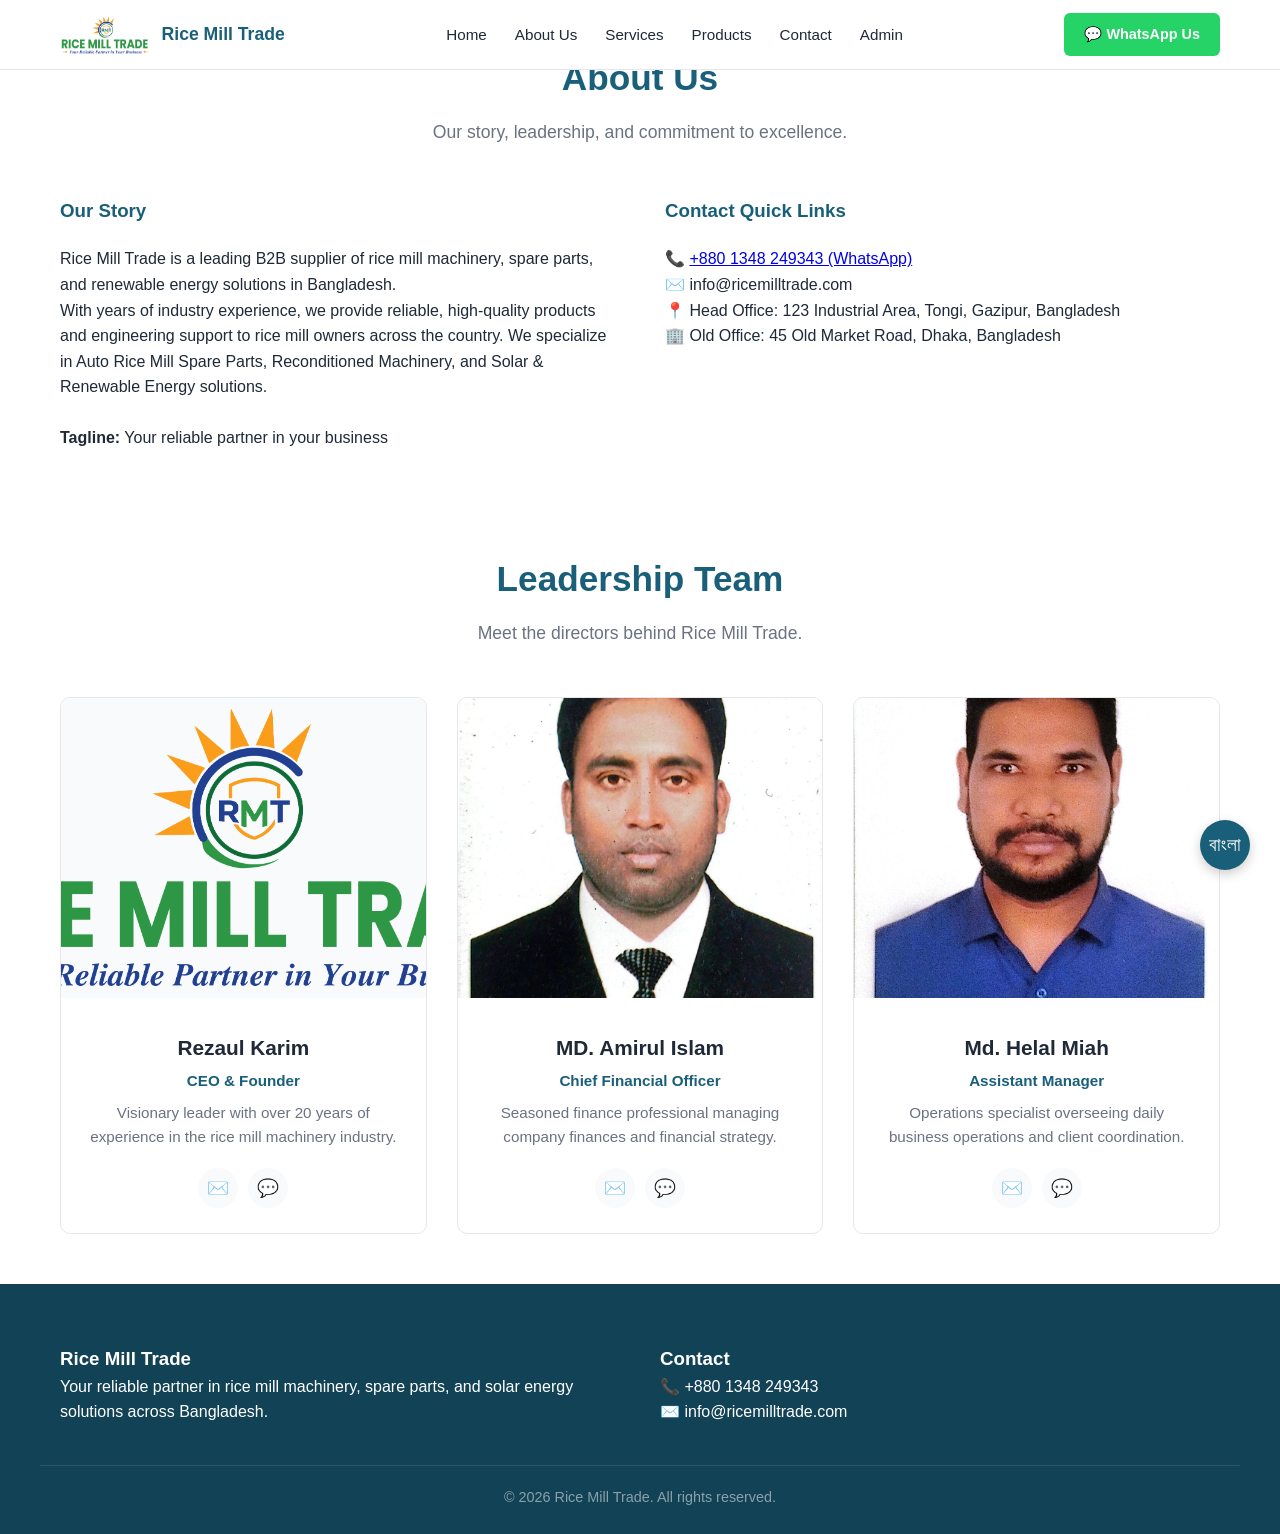
==== about.html @ 105c921e "Initial commit: Rice Mill Trade B2B website" ====
<!DOCTYPE html>
<html lang="en">
<head>
  <meta charset="UTF-8">
  <meta name="viewport" content="width=device-width, initial-scale=1.0">
  <title>About Us | Rice Mill Trade</title>
  <meta name="description" content="About Rice Mill Trade - Leading B2B supplier of rice mill machinery, spare parts, and solar energy solutions in Bangladesh.">
  <meta property="og:title" content="About Us | Rice Mill Trade">
  <meta property="og:description" content="Learn about Rice Mill Trade, our story, and our leadership team.">
  <meta property="og:type" content="website">
  <meta property="og:url" content="https://ricemilltrade.com/about.html">
  <meta property="og:image" content="assets/images/brand/Company Name and Logo Colour.png">
  <link rel="stylesheet" href="assets/css/style.css">
  <script type="application/ld+json">
  {
    "@context": "https://schema.org",
    "@type": "Organization",
    "name": "Rice Mill Trade",
    "url": "https://ricemilltrade.com/about.html",
    "logo": "https://ricemilltrade.com/assets/images/brand/Company Name and Logo Colour.png",
    "telephone": "+8801348249343",
    "email": "info@ricemilltrade.com",
    "foundingDate": "2005",
    "founder": {"@type": "Person", "name": "Rezaul Karim"}
  }
  </script>
</head>
<body>
  <div class="lang-toggle">
    <button class="lang-btn" id="lang-toggle-btn" title="Toggle Language">বাংলা</button>
  </div>
  <header>
    <div class="container header-inner">
      <a href="index.html" class="logo">
        <img src="assets/images/brand/Company Name and Logo Colour.png" alt="Rice Mill Trade Logo">
        <span>Rice Mill Trade</span>
      </a>
      <nav>
        <ul class="nav-menu">
          <li><a href="index.html" data-i18n="nav.home">Home</a></li>
          <li><a href="about.html" data-i18n="nav.about">About Us</a></li>
          <li><a href="services.html" data-i18n="nav.services">Services</a></li>
          <li><a href="products.html" data-i18n="nav.products">Products</a></li>
          <li><a href="contact.html" data-i18n="nav.contact">Contact</a></li>
          <li><a href="admin/login.html" data-i18n="nav.admin">Admin</a></li>
        </ul>
      </nav>
      <a href="https://wa.me/8801348249343" class="whatsapp-btn" target="_blank">💬 WhatsApp Us</a>
      <button class="mobile-toggle">☰</button>
    </div>
  </header>

  <section class="section section-sm">
    <div class="container">
      <div class="section-title">
        <h2 data-i18n="about.title">About Us</h2>
        <p>Our story, leadership, and commitment to excellence.</p>
      </div>
      <div style="display: grid; grid-template-columns: 1fr 1fr; gap: 50px; align-items: start;">
        <div>
          <h3 style="color: var(--primary); margin-bottom: 20px;">Our Story</h3>
          <p data-i18n="about.intro">Rice Mill Trade is a leading B2B supplier of rice mill machinery, spare parts, and renewable energy solutions in Bangladesh.</p>
          <p style="margin-bottom: 25px;">With years of industry experience, we provide reliable, high-quality products and engineering support to rice mill owners across the country. We specialize in Auto Rice Mill Spare Parts, Reconditioned Machinery, and Solar & Renewable Energy solutions.</p>
          <p><strong>Tagline:</strong> <span data-i18n="hero.tagline">Your reliable partner in your business</span></p>
        </div>
        <div>
          <h3 style="color: var(--primary); margin-bottom: 20px;">Contact Quick Links</h3>
          <p>📞 <a href="https://wa.me/8801348249343" target="_blank">+880 1348 249343 (WhatsApp)</a></p>
          <p>✉️ info@ricemilltrade.com</p>
          <p>📍 Head Office: 123 Industrial Area, Tongi, Gazipur, Bangladesh</p>
          <p>🏢 Old Office: 45 Old Market Road, Dhaka, Bangladesh</p>
        </div>
      </div>
    </div>
  </section>

  <section class="section section-sm">
    <div class="container">
      <div class="section-title">
        <h2>Leadership Team</h2>
        <p>Meet the directors behind Rice Mill Trade.</p>
      </div>
      <div class="team-grid" id="team-grid">
        <!-- Team populated by JS -->
      </div>
    </div>
  </section>

  <footer>
    <div class="container footer-grid">
      <div>
        <h3>Rice Mill Trade</h3>
        <p>Your reliable partner in rice mill machinery, spare parts, and solar energy solutions across Bangladesh.</p>
      </div>
      <div>
        <h3>Contact</h3>
        <p>📞 +880 1348 249343</p>
        <p>✉️ info@ricemilltrade.com</p>
      </div>
    </div>
    <div class="container footer-bottom">
      <p>&copy; 2026 Rice Mill Trade. <span data-i18n="footer.rights">All rights reserved.</span></p>
    </div>
  </footer>

  <script src="assets/js/app.js"></script>
  <script>
    // Load team data
    document.addEventListener('DOMContentLoaded', async () => {
      try {
        const res = await fetch('data/team.json');
        const data = await res.json();
        const grid = document.getElementById('team-grid');
        const lang = localStorage.getItem('ricemill_lang') || 'en';
        data.team.forEach(m => {
          const card = document.createElement('div');
          card.className = 'team-card';
          card.innerHTML = `
            <img src="${m.image}" alt="${m.name}" onerror="this.src='assets/images/brand/Company Name and Logo Colour.png'">
            <div class="team-card-content">
              <h3>${m.name}</h3>
              <div class="title">${m.title}</div>
              <p>${m.bio}</p>
              <div class="team-contact">
                <a href="mailto:${m.email}" title="Email">✉️</a>
                <a href="https://wa.me/${m.phone.replace(/[^0-9]/g,'')}" target="_blank" title="WhatsApp">💬</a>
              </div>
            </div>
          `;
          grid.appendChild(card);
        });
      } catch(e) { console.error('Failed to load team:', e); }
    });
  </script>
</body>
</html>
---- assets/css/style.css ----
/* =========================================
   Rice Mill Trade - Public Frontend Styles
   ========================================= */
* { margin: 0; padding: 0; box-sizing: border-box; }

:root {
  --primary: #1a5f7a;
  --primary-dark: #124255;
  --secondary: #e8a33d;
  --accent: #2ecc71;
  --text-dark: #1f2937;
  --text-light: #6b7280;
  --bg: #ffffff;
  --bg-light: #f8fafc;
  --border: #e5e7eb;
  --white: #ffffff;
  --whatsapp: #25d366;
  --max-width: 1200px;
  --header-height: 70px;
  --transition: all 0.3s ease;
}

html { scroll-behavior: smooth; scrollbar-width: thin; }

body {
  font-family: 'Segoe UI', 'Noto Sans Bengali', 'Noto Sans', Arial, sans-serif;
  line-height: 1.6;
  color: var(--text-dark);
  background: var(--bg);
  overflow-x: hidden;
}

body.lang-bn { font-family: 'Noto Sans Bengali', 'Noto Sans', 'Segoe UI', Arial, sans-serif; }

.container { max-width: var(--max-width); margin: 0 auto; padding: 0 20px; }
.section { padding: 80px 0; }
.section-sm { padding: 50px 0; }
.section-title { text-align: center; margin-bottom: 50px; }
.section-title h2 { font-size: 2.2rem; color: var(--primary); margin-bottom: 12px; }
.section-title p { color: var(--text-light); font-size: 1.1rem; }
.btn {
  display: inline-block;
  padding: 12px 28px;
  border: none;
  border-radius: 6px;
  font-size: 1rem;
  font-weight: 600;
  text-decoration: none;
  cursor: pointer;
  transition: var(--transition);
  text-align: center;
}
.btn-primary { background: var(--primary); color: var(--white); }
.btn-primary:hover { background: var(--primary-dark); color: var(--white); }
.btn-outline { background: transparent; color: var(--primary); border: 2px solid var(--primary); }
.btn-outline:hover { background: var(--primary); color: var(--white); }
.btn-whatsapp { background: var(--whatsapp); color: var(--white); }
.btn-whatsapp:hover { background: #20bd5f; color: var(--white); }
.badge { display: inline-block; padding: 4px 10px; border-radius: 20px; font-size: 0.85rem; font-weight: 600; text-transform: uppercase; }
.badge-spare { background: #e3f2fd; color: #1565c0; }
.badge-recon { background: #fff3e0; color: #ef6c00; }
.badge-solar { background: #e8f5e9; color: #2e7d32; }
.grid-3 { display: grid; grid-template-columns: repeat(auto-fit, minmax(280px, 1fr)); gap: 25px; }
.grid-4 { display: grid; grid-template-columns: repeat(auto-fit, minmax(250px, 1fr)); gap: 25px; }
.hidden { display: none !important; }
.text-center { text-align: center; }
.lang-toggle { position: fixed; bottom: 30px; right: 30px; z-index: 1000; }
.lang-btn { background: var(--primary); color: var(--white); border: none; border-radius: 50%; width: 50px; height: 50px; font-size: 1.2rem; cursor: pointer; box-shadow: 0 4px 12px rgba(0,0,0,0.2); transition: var(--transition); }
.lang-btn:hover { transform: scale(1.1); background: var(--primary-dark); }
/* Header */
header {
  position: fixed; top: 0; width: 100%; height: var(--header-height);
  background: var(--white); border-bottom: 1px solid var(--border);
  z-index: 1000; transition: var(--transition);
}
header.scrolled { box-shadow: 0 2px 15px rgba(0,0,0,0.08); }
.header-inner { display: flex; justify-content: space-between; align-items: center; height: 100%; }
.logo { display: flex; align-items: center; gap: 12px; text-decoration: none; font-weight: 800; font-size: 1.5rem; color: var(--primary); }
.logo img { height: 40px; width: auto; }
.logo span { font-size: 1.1rem; }
nav ul { display: flex; list-style: none; gap: 28px; }
nav a { text-decoration: none; color: var(--text-dark); font-weight: 500; font-size: 0.95rem; transition: var(--transition); }
nav a:hover { color: var(--primary); }
.whatsapp-btn {
  background: var(--whatsapp); color: var(--white); padding: 10px 20px;
  border-radius: 6px; text-decoration: none; font-weight: 600; font-size: 0.9rem;
  display: flex; align-items: center; gap: 8px; transition: var(--transition);
}
.whatsapp-btn:hover { background: #20bd5f; }
.mobile-toggle { display: none; background: none; border: none; font-size: 1.5rem; color: var(--text-dark); cursor: pointer; }

/* Hero */
.hero { position: relative; padding-top: 140px; padding-bottom: 80px; background: linear-gradient(135deg, var(--primary) 0%, var(--primary-dark) 100%); color: var(--white); overflow: hidden; }
.hero-bg { position: absolute; inset: 0; opacity: 0.15; z-index: 0; }
.hero-bg img { width: 100%; height: 100%; object-fit: cover; }
.hero-content { position: relative; z-index: 2; }
.hero h1 { font-size: 3rem; line-height: 1.2; margin-bottom: 20px; font-weight: 800; }
.hero p { font-size: 1.25rem; margin-bottom: 30px; opacity: 0.95; max-width: 600px; }
.hero-actions { display: flex; gap: 15px; flex-wrap: wrap; }

/* Trust Badges */
.trust { padding: 40px 0; background: var(--bg-light); border-top: 1px solid var(--border); border-bottom: 1px solid var(--border); }
.trust-logos { display: flex; justify-content: center; align-items: center; gap: 40px; flex-wrap: wrap; opacity: 0.7; transition: var(--transition); }
.trust-logos:hover { opacity: 1; }

/* Featured Products */
.featured-card { background: var(--white); border: 1px solid var(--border); border-radius: 10px; overflow: hidden; transition: var(--transition); }
.featured-card:hover { transform: translateY(-5px); box-shadow: 0 10px 30px rgba(0,0,0,0.08); }
.featured-card img { width: 100%; height: 200px; object-fit: cover; }
.featured-card-content { padding: 20px; }
.featured-card h3 { font-size: 1.15rem; margin-bottom: 10px; color: var(--text-dark); }
.featured-card p { font-size: 0.9rem; color: var(--text-light); margin-bottom: 15px; }
.featured-card .model { display: block; font-size: 0.8rem; color: var(--text-light); margin-bottom: 12px; }

/* Product Catalog */
.filters { display: flex; gap: 12px; flex-wrap: wrap; margin-bottom: 30px; justify-content: center; }
.filter-btn { padding: 10px 22px; border: 1px solid var(--border); background: var(--white); border-radius: 30px; font-size: 0.9rem; cursor: pointer; transition: var(--transition); }
.filter-btn.active { background: var(--primary); color: var(--white); border-color: var(--primary); }
.search-box { max-width: 400px; margin: 0 auto 30px; position: relative; }
.search-box input { width: 100%; padding: 14px 20px 14px 45px; border: 1px solid var(--border); border-radius: 8px; font-size: 1rem; }
.search-box::before { content: '\1F50D'; position: absolute; left: 14px; top: 50%; transform: translateY(-50%); font-size: 1.1rem; }
.products-grid { display: grid; grid-template-columns: repeat(auto-fill, minmax(300px, 1fr)); gap: 30px; }
.product-card { background: var(--white); border: 1px solid var(--border); border-radius: 10px; overflow: hidden; transition: var(--transition); display: flex; flex-direction: column; }
.product-card:hover { transform: translateY(-5px); box-shadow: 0 10px 30px rgba(0,0,0,0.1); border-color: var(--primary); }
.product-card img { width: 100%; height: 220px; object-fit: cover; background: var(--bg-light); }
.product-card-info { padding: 20px; flex: 1; display: flex; flex-direction: column; }
.product-card h3 { font-size: 1.2rem; margin-bottom: 6px; color: var(--text-dark); }
.product-card .model { font-size: 0.85rem; color: var(--text-light); margin-bottom: 12px; }
.product-card p { font-size: 0.9rem; color: var(--text-light); margin-bottom: 18px; flex: 1; }
.product-card-actions { display: flex; gap: 10px; margin-top: auto; }
.product-card-actions .btn { flex: 1; font-size: 0.85rem; padding: 10px; }
.no-results { text-align: center; padding: 60px; color: var(--text-light); }

/* Solar Solutions */
.solar-grid { display: grid; grid-template-columns: repeat(auto-fit, minmax(300px, 1fr)); gap: 30px; }
.solar-card { background: var(--white); border: 1px solid var(--border); border-radius: 10px; padding: 30px; text-align: center; transition: var(--transition); }
.solar-card:hover { border-color: var(--accent); transform: translateY(-5px); box-shadow: 0 10px 30px rgba(0,0,0,0.08); }
.solar-icon { font-size: 3rem; margin-bottom: 20px; color: var(--accent); }
.solar-card h3 { font-size: 1.3rem; margin-bottom: 15px; }
.solar-card p { font-size: 0.95rem; color: var(--text-light); margin-bottom: 20px; }
/* About Page */
.team-grid { display: grid; grid-template-columns: repeat(auto-fit, minmax(280px, 1fr)); gap: 30px; }
.team-card { background: var(--white); border: 1px solid var(--border); border-radius: 10px; overflow: hidden; text-align: center; transition: var(--transition); }
.team-card:hover { transform: translateY(-5px); box-shadow: 0 10px 30px rgba(0,0,0,0.08); }
.team-card img { width: 100%; height: 300px; object-fit: cover; background: var(--bg-light); }
.team-card-content { padding: 25px; }
.team-card h3 { font-size: 1.3rem; margin-bottom: 5px; color: var(--text-dark); }
.team-card .title { font-size: 0.95rem; color: var(--primary); font-weight: 600; margin-bottom: 8px; }
.team-card p { font-size: 0.95rem; color: var(--text-light); margin-bottom: 18px; }
.team-contact { display: flex; gap: 10px; justify-content: center; }
.team-contact a { width: 40px; height: 40px; border-radius: 50%; background: var(--bg-light); color: var(--text-dark); display: flex; align-items: center; justify-content: center; text-decoration: none; font-size: 1.1rem; transition: var(--transition); }
.team-contact a:hover { background: var(--whatsapp); color: var(--white); }

/* Services Page */
.service-card { background: var(--white); border: 1px solid var(--border); border-radius: 10px; padding: 35px 25px; text-align: center; transition: var(--transition); }
.service-card:hover { border-color: var(--secondary); transform: translateY(-5px); box-shadow: 0 10px 30px rgba(0,0,0,0.08); }
.service-icon { font-size: 3rem; margin-bottom: 20px; color: var(--secondary); }
.service-card h3 { font-size: 1.3rem; margin-bottom: 15px; }
.service-card p { font-size: 0.95rem; color: var(--text-light); }

/* Contact Page */
.contact-container { display: grid; grid-template-columns: 1fr 1fr; gap: 40px; }
.contact-info h2 { font-size: 1.8rem; color: var(--primary); margin-bottom: 20px; }
.contact-item { display: flex; gap: 15px; margin-bottom: 25px; align-items: flex-start; }
.contact-item .icon { width: 45px; height: 45px; background: var(--bg-light); border-radius: 10px; display: flex; align-items: center; justify-content: center; font-size: 1.2rem; color: var(--primary); flex-shrink: 0; }
.contact-item div h3 { font-size: 1rem; margin-bottom: 4px; color: var(--text-dark); }
.contact-item div p { font-size: 0.9rem; color: var(--text-light); }
.map-container { border-radius: 10px; overflow: hidden; border: 1px solid var(--border); height: 100%; min-height: 400px; }
.map-container iframe { width: 100%; height: 100%; border: 0; }
.contact-form { background: var(--white); border: 1px solid var(--border); border-radius: 10px; padding: 35px; }
.form-group { margin-bottom: 20px; }
.form-group label { display: block; margin-bottom: 8px; font-weight: 600; color: var(--text-dark); font-size: 0.95rem; }
.form-group input, .form-group select, .form-group textarea { width: 100%; padding: 12px 16px; border: 1px solid var(--border); border-radius: 6px; font-size: 1rem; font-family: inherit; transition: var(--transition); }
.form-group input:focus, .form-group select:focus, .form-group textarea:focus { outline: none; border-color: var(--primary); }
.form-group textarea { min-height: 120px; resize: vertical; }
.whatsapp-quick { background: var(--whatsapp); color: var(--white); padding: 25px; border-radius: 10px; margin-top: 30px; }
.whatsapp-quick h3 { margin-bottom: 12px; font-size: 1.3rem; }
.whatsapp-quick p { margin-bottom: 20px; font-size: 0.95rem; opacity: 0.95; }

/* Footer */
footer { background: var(--primary-dark); color: var(--white); padding: 60px 0 25px; }
.footer-grid { display: grid; grid-template-columns: repeat(auto-fit, minmax(250px, 1fr)); gap: 40px; margin-bottom: 40px; }
.footer h3 { font-size: 1.2rem; margin-bottom: 20px; color: var(--white); }
.footer p, .footer a { color: rgba(255,255,255,0.7); text-decoration: none; font-size: 0.95rem; line-height: 1.8; }
.footer a:hover { color: var(--white); }
.footer-social { display: flex; gap: 15px; margin-top: 20px; }
.footer-social a { width: 40px; height: 40px; border-radius: 50%; background: rgba(255,255,255,0.1); color: var(--white); display: flex; align-items: center; justify-content: center; text-decoration: none; transition: var(--transition); }
.footer-social a:hover { background: var(--secondary); }
.footer-bottom { border-top: 1px solid rgba(255,255,255,0.1); padding-top: 20px; text-align: center; font-size: 0.9rem; color: rgba(255,255,255,0.5); }

/* Responsive */
@media (max-width: 768px) {
  .hero h1 { font-size: 2.2rem; }
  .nav-menu { position: fixed; top: var(--header-height); left: 0; width: 100%; background: var(--white); flex-direction: column; padding: 20px; box-shadow: 0 4px 15px rgba(0,0,0,0.08); display: none; }
  .nav-menu.active { display: flex; }
  .nav-menu li { margin: 12px 0; }
  .mobile-toggle { display: block; }
  .contact-container { grid-template-columns: 1fr; }
  .section { padding: 50px 0; }
  .hero h1 { font-size: 2rem; }
}
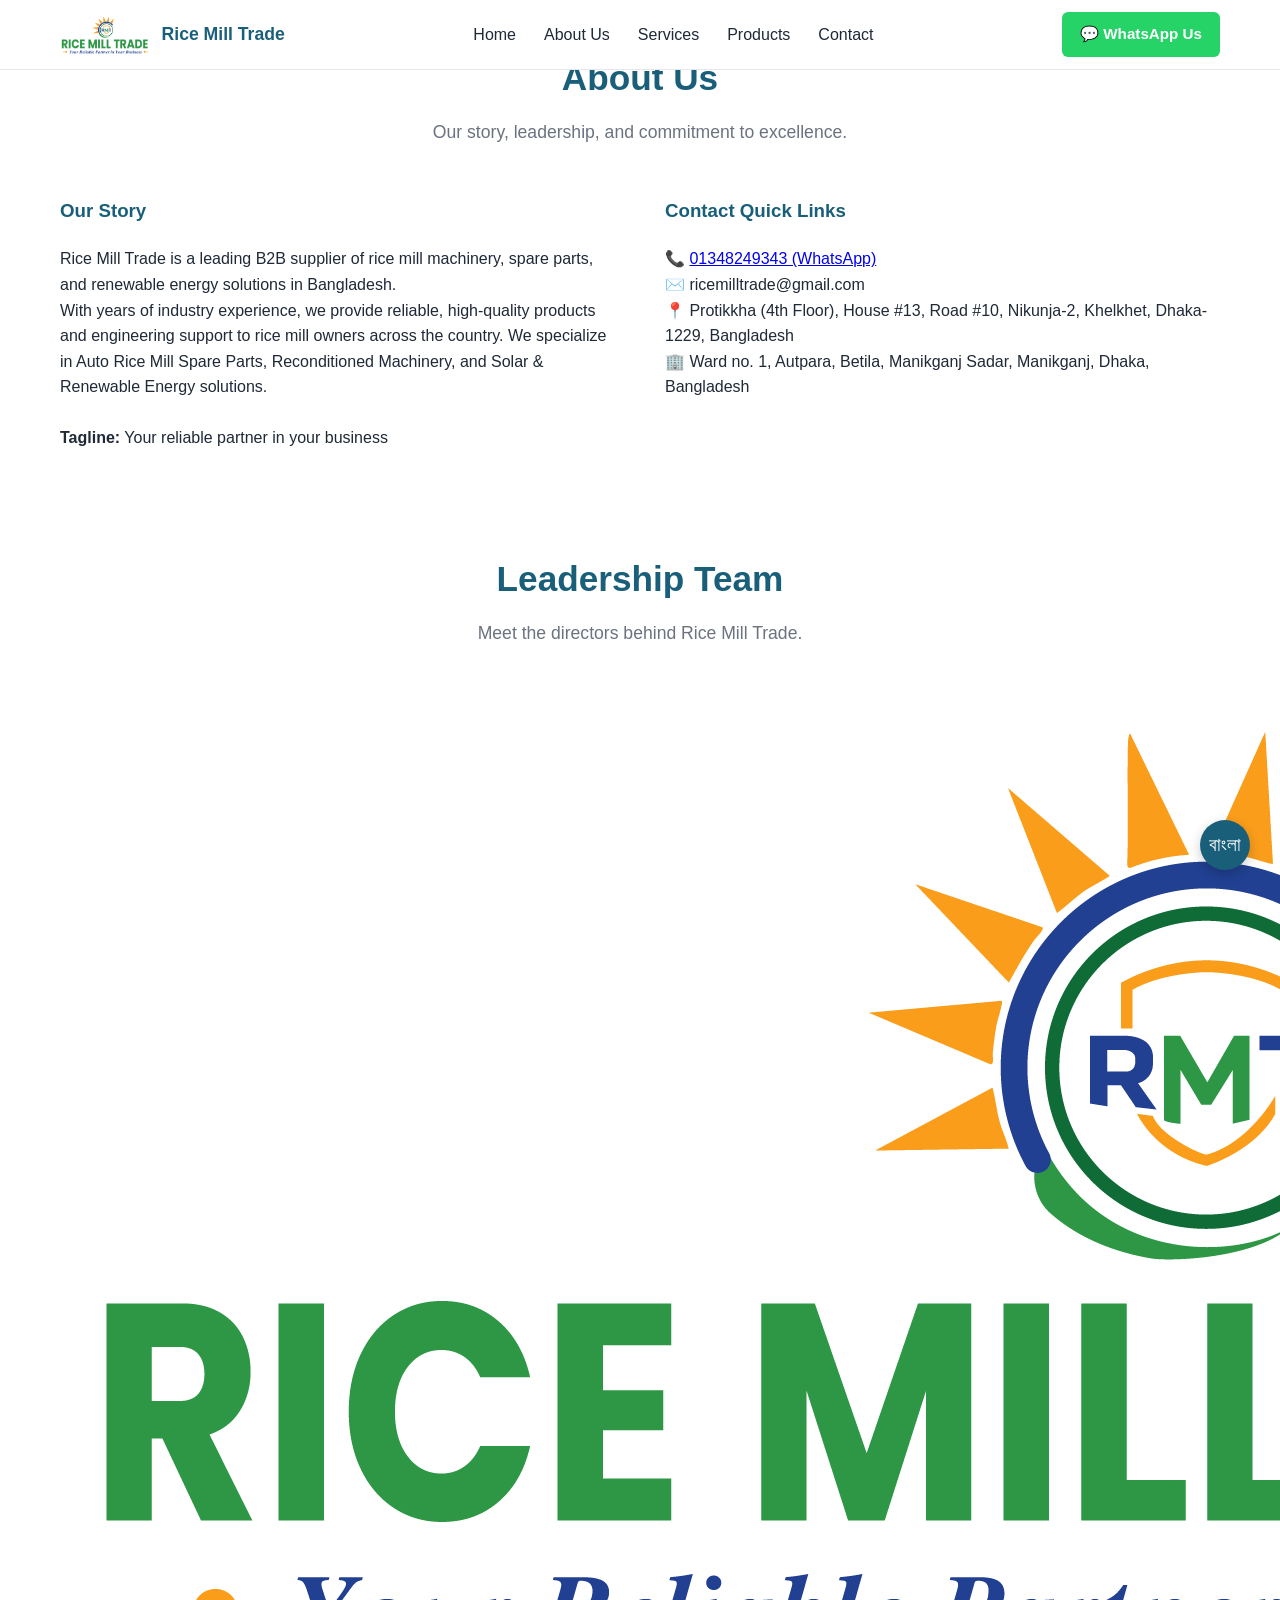
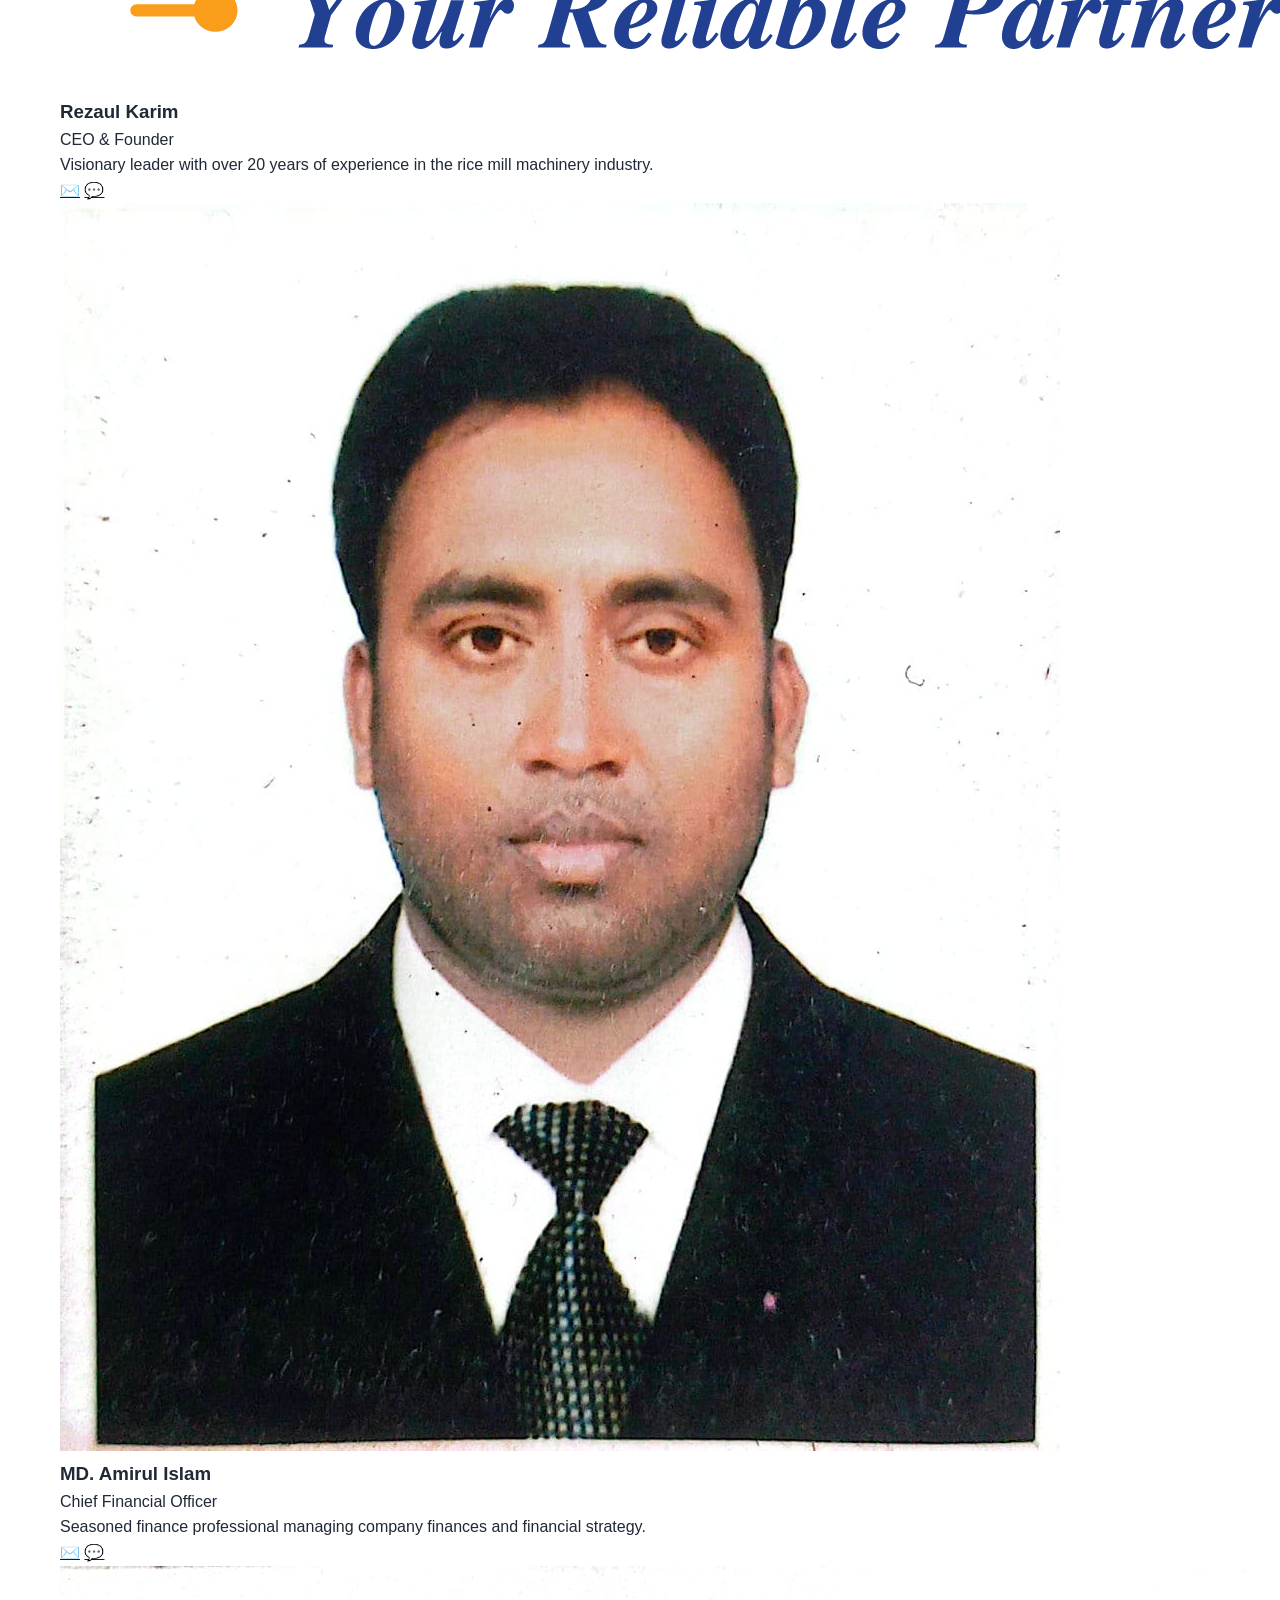
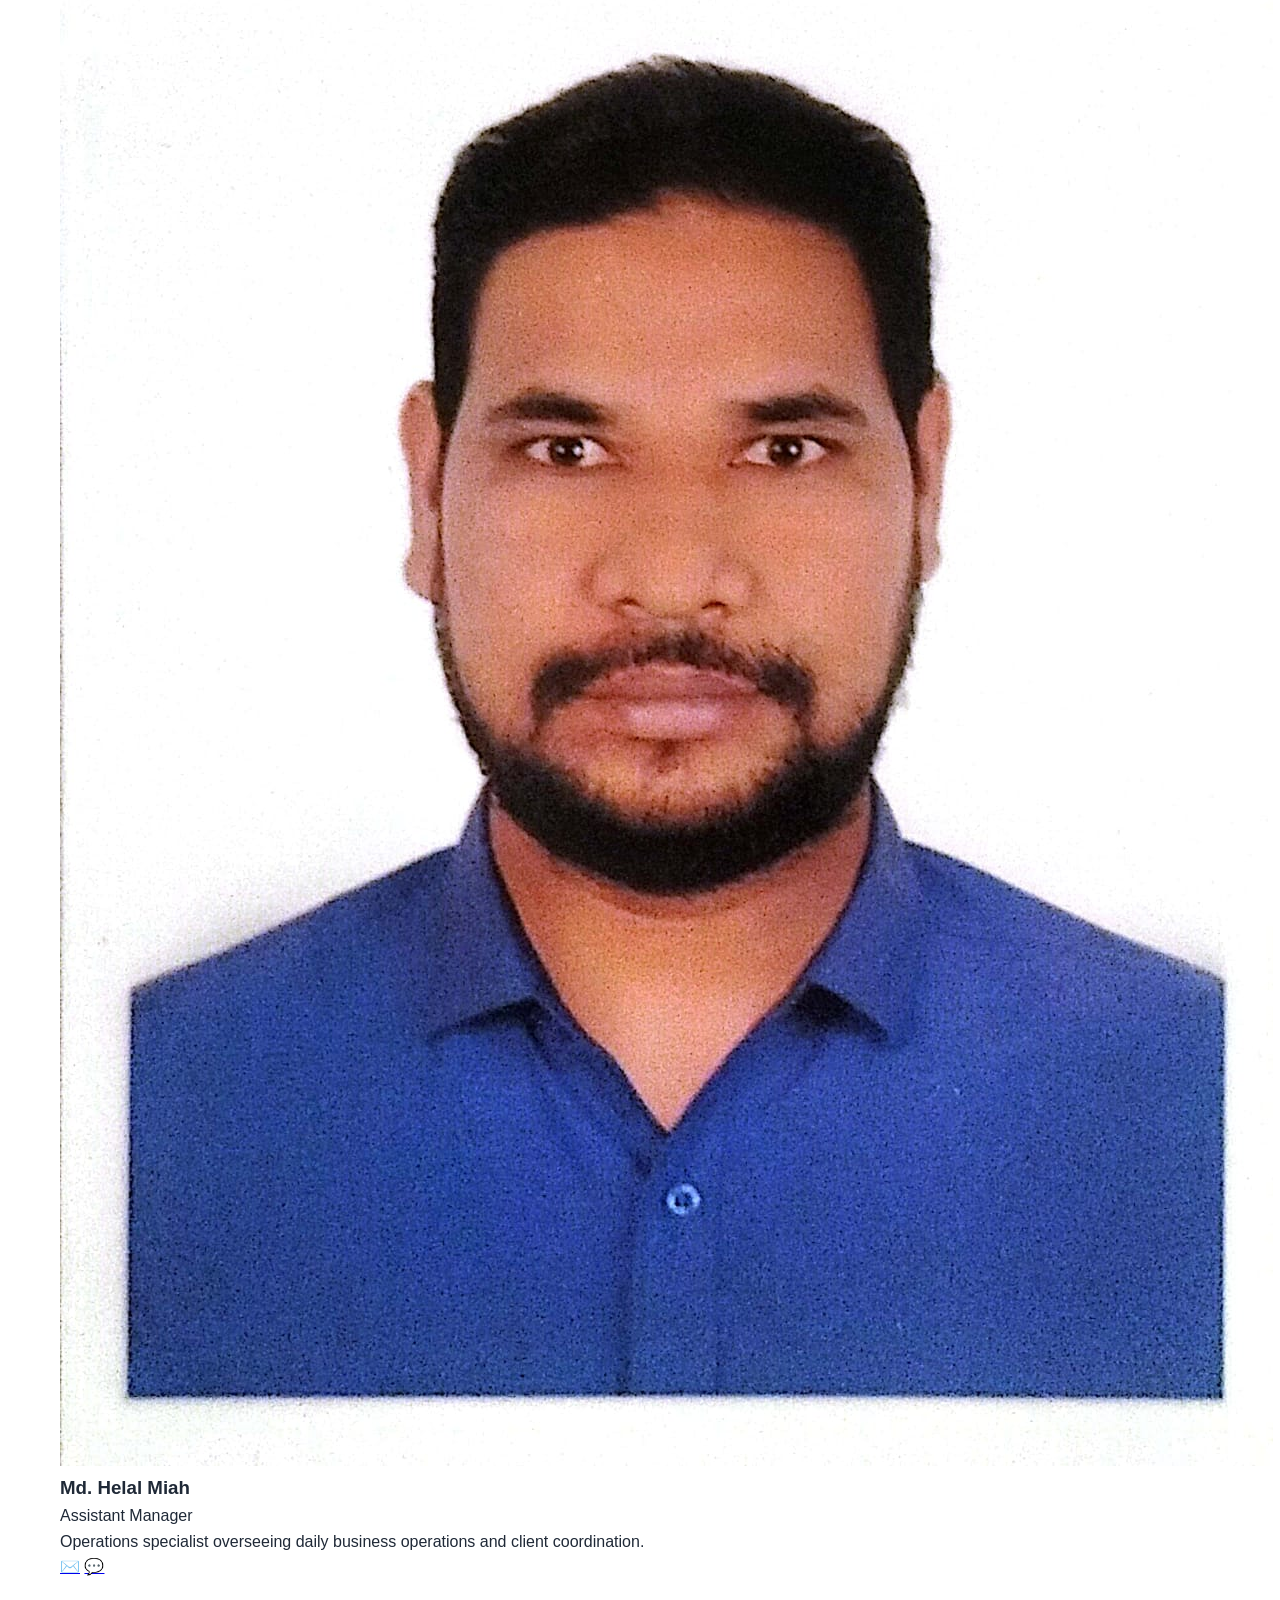
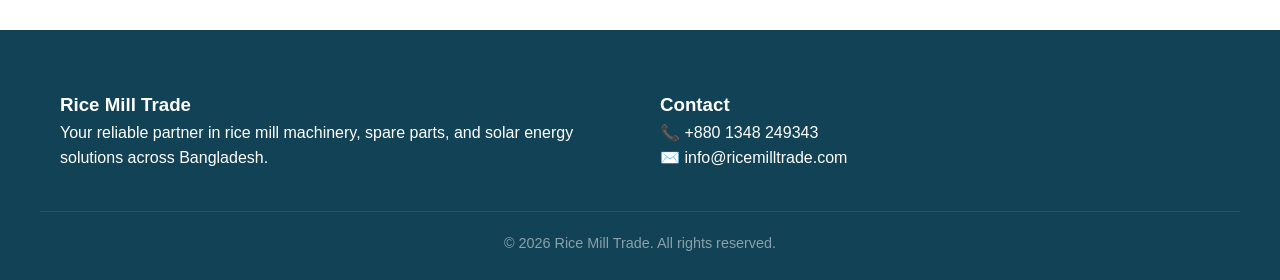
==== commit 6f9a815c: "Update contact info, remove admin link from public pages, improve UX/UI design, add floating WhatsAp" ====
--- a/about.html
+++ b/about.html
@@ -42,7 +42,6 @@
           <li><a href="services.html" data-i18n="nav.services">Services</a></li>
           <li><a href="products.html" data-i18n="nav.products">Products</a></li>
           <li><a href="contact.html" data-i18n="nav.contact">Contact</a></li>
-          <li><a href="admin/login.html" data-i18n="nav.admin">Admin</a></li>
         </ul>
       </nav>
       <a href="https://wa.me/8801348249343" class="whatsapp-btn" target="_blank">💬 WhatsApp Us</a>
@@ -65,10 +64,10 @@
         </div>
         <div>
           <h3 style="color: var(--primary); margin-bottom: 20px;">Contact Quick Links</h3>
-          <p>📞 <a href="https://wa.me/8801348249343" target="_blank">+880 1348 249343 (WhatsApp)</a></p>
-          <p>✉️ info@ricemilltrade.com</p>
-          <p>📍 Head Office: 123 Industrial Area, Tongi, Gazipur, Bangladesh</p>
-          <p>🏢 Old Office: 45 Old Market Road, Dhaka, Bangladesh</p>
+          <p>📞 <a href="https://wa.me/8801348249343" target="_blank">01348249343 (WhatsApp)</a></p>
+          <p>✉️ ricemilltrade@gmail.com</p>
+          <p>📍 Protikkha (4th Floor), House #13, Road #10, Nikunja-2, Khelkhet, Dhaka-1229, Bangladesh</p>
+          <p>🏢 Ward no. 1, Autpara, Betila, Manikganj Sadar, Manikganj, Dhaka, Bangladesh</p>
         </div>
       </div>
     </div>
--- a/assets/css/style.css
+++ b/assets/css/style.css
@@ -1,4 +1,4 @@
-/* =========================================
+﻿/* =========================================
    Rice Mill Trade - Public Frontend Styles
    ========================================= */
 * { margin: 0; padding: 0; box-sizing: border-box; }
@@ -38,6 +38,7 @@
 .section-title { text-align: center; margin-bottom: 50px; }
 .section-title h2 { font-size: 2.2rem; color: var(--primary); margin-bottom: 12px; }
 .section-title p { color: var(--text-light); font-size: 1.1rem; }
+
 .btn {
   display: inline-block;
   padding: 12px 28px;
@@ -64,9 +65,43 @@
 .grid-4 { display: grid; grid-template-columns: repeat(auto-fit, minmax(250px, 1fr)); gap: 25px; }
 .hidden { display: none !important; }
 .text-center { text-align: center; }
+
+/* Language Toggle */
 .lang-toggle { position: fixed; bottom: 30px; right: 30px; z-index: 1000; }
 .lang-btn { background: var(--primary); color: var(--white); border: none; border-radius: 50%; width: 50px; height: 50px; font-size: 1.2rem; cursor: pointer; box-shadow: 0 4px 12px rgba(0,0,0,0.2); transition: var(--transition); }
 .lang-btn:hover { transform: scale(1.1); background: var(--primary-dark); }
+
+/* Floating WhatsApp Button */
+.float-whatsapp {
+  position: fixed;
+  bottom: 100px;
+  right: 30px;
+  width: 55px;
+  height: 55px;
+  background: var(--whatsapp);
+  color: var(--white);
+  border-radius: 50%;
+  display: flex;
+  align-items: center;
+  justify-content: center;
+  font-size: 1.8rem;
+  text-decoration: none;
+  z-index: 1000;
+  box-shadow: 0 4px 12px rgba(0,0,0,0.2);
+  transition: var(--transition);
+  animation: pulse 2s infinite;
+}
+.float-whatsapp:hover {
+  transform: scale(1.1);
+  background: #20bd5f;
+  box-shadow: 0 6px 20px rgba(37, 211, 102, 0.4);
+}
+@keyframes pulse {
+  0% { box-shadow: 0 0 0 0 rgba(37, 211, 102, 0.4); }
+  70% { box-shadow: 0 0 0 15px rgba(37, 211, 102, 0); }
+  100% { box-shadow: 0 0 0 0 rgba(37, 211, 102, 0); }
+}
+
 /* Header */
 header {
   position: fixed; top: 0; width: 100%; height: var(--header-height);
@@ -79,84 +114,86 @@
 .logo img { height: 40px; width: auto; }
 .logo span { font-size: 1.1rem; }
 nav ul { display: flex; list-style: none; gap: 28px; }
-nav a { text-decoration: none; color: var(--text-dark); font-weight: 500; font-size: 0.95rem; transition: var(--transition); }
+nav a { text-decoration: none; color: var(--text-dark); font-weight: 500; transition: var(--transition); }
 nav a:hover { color: var(--primary); }
-.whatsapp-btn {
-  background: var(--whatsapp); color: var(--white); padding: 10px 20px;
-  border-radius: 6px; text-decoration: none; font-weight: 600; font-size: 0.9rem;
-  display: flex; align-items: center; gap: 8px; transition: var(--transition);
-}
+.whatsapp-btn { background: var(--whatsapp); color: var(--white); padding: 10px 18px; border-radius: 6px; font-weight: 600; text-decoration: none; font-size: 0.95rem; transition: var(--transition); }
 .whatsapp-btn:hover { background: #20bd5f; }
-.mobile-toggle { display: none; background: none; border: none; font-size: 1.5rem; color: var(--text-dark); cursor: pointer; }
+.mobile-toggle { display: none; background: none; border: none; font-size: 1.5rem; cursor: pointer; color: var(--primary); }
 
 /* Hero */
-.hero { position: relative; padding-top: 140px; padding-bottom: 80px; background: linear-gradient(135deg, var(--primary) 0%, var(--primary-dark) 100%); color: var(--white); overflow: hidden; }
-.hero-bg { position: absolute; inset: 0; opacity: 0.15; z-index: 0; }
+.hero {
+  position: relative;
+  height: 85vh;
+  display: flex;
+  align-items: center;
+  overflow: hidden;
+}
+.hero-bg { position: absolute; inset: 0; z-index: 0; }
 .hero-bg img { width: 100%; height: 100%; object-fit: cover; }
-.hero-content { position: relative; z-index: 2; }
-.hero h1 { font-size: 3rem; line-height: 1.2; margin-bottom: 20px; font-weight: 800; }
-.hero p { font-size: 1.25rem; margin-bottom: 30px; opacity: 0.95; max-width: 600px; }
-.hero-actions { display: flex; gap: 15px; flex-wrap: wrap; }
-
-/* Trust Badges */
-.trust { padding: 40px 0; background: var(--bg-light); border-top: 1px solid var(--border); border-bottom: 1px solid var(--border); }
-.trust-logos { display: flex; justify-content: center; align-items: center; gap: 40px; flex-wrap: wrap; opacity: 0.7; transition: var(--transition); }
-.trust-logos:hover { opacity: 1; }
-
-/* Featured Products */
-.featured-card { background: var(--white); border: 1px solid var(--border); border-radius: 10px; overflow: hidden; transition: var(--transition); }
-.featured-card:hover { transform: translateY(-5px); box-shadow: 0 10px 30px rgba(0,0,0,0.08); }
-.featured-card img { width: 100%; height: 200px; object-fit: cover; }
-.featured-card-content { padding: 20px; }
-.featured-card h3 { font-size: 1.15rem; margin-bottom: 10px; color: var(--text-dark); }
-.featured-card p { font-size: 0.9rem; color: var(--text-light); margin-bottom: 15px; }
-.featured-card .model { display: block; font-size: 0.8rem; color: var(--text-light); margin-bottom: 12px; }
-
-/* Product Catalog */
-.filters { display: flex; gap: 12px; flex-wrap: wrap; margin-bottom: 30px; justify-content: center; }
-.filter-btn { padding: 10px 22px; border: 1px solid var(--border); background: var(--white); border-radius: 30px; font-size: 0.9rem; cursor: pointer; transition: var(--transition); }
-.filter-btn.active { background: var(--primary); color: var(--white); border-color: var(--primary); }
-.search-box { max-width: 400px; margin: 0 auto 30px; position: relative; }
-.search-box input { width: 100%; padding: 14px 20px 14px 45px; border: 1px solid var(--border); border-radius: 8px; font-size: 1rem; }
-.search-box::before { content: '\1F50D'; position: absolute; left: 14px; top: 50%; transform: translateY(-50%); font-size: 1.1rem; }
-.products-grid { display: grid; grid-template-columns: repeat(auto-fill, minmax(300px, 1fr)); gap: 30px; }
-.product-card { background: var(--white); border: 1px solid var(--border); border-radius: 10px; overflow: hidden; transition: var(--transition); display: flex; flex-direction: column; }
-.product-card:hover { transform: translateY(-5px); box-shadow: 0 10px 30px rgba(0,0,0,0.1); border-color: var(--primary); }
-.product-card img { width: 100%; height: 220px; object-fit: cover; background: var(--bg-light); }
-.product-card-info { padding: 20px; flex: 1; display: flex; flex-direction: column; }
-.product-card h3 { font-size: 1.2rem; margin-bottom: 6px; color: var(--text-dark); }
-.product-card .model { font-size: 0.85rem; color: var(--text-light); margin-bottom: 12px; }
-.product-card p { font-size: 0.9rem; color: var(--text-light); margin-bottom: 18px; flex: 1; }
-.product-card-actions { display: flex; gap: 10px; margin-top: auto; }
-.product-card-actions .btn { flex: 1; font-size: 0.85rem; padding: 10px; }
-.no-results { text-align: center; padding: 60px; color: var(--text-light); }
-
-/* Solar Solutions */
-.solar-grid { display: grid; grid-template-columns: repeat(auto-fit, minmax(300px, 1fr)); gap: 30px; }
-.solar-card { background: var(--white); border: 1px solid var(--border); border-radius: 10px; padding: 30px; text-align: center; transition: var(--transition); }
-.solar-card:hover { border-color: var(--accent); transform: translateY(-5px); box-shadow: 0 10px 30px rgba(0,0,0,0.08); }
-.solar-icon { font-size: 3rem; margin-bottom: 20px; color: var(--accent); }
-.solar-card h3 { font-size: 1.3rem; margin-bottom: 15px; }
-.solar-card p { font-size: 0.95rem; color: var(--text-light); margin-bottom: 20px; }
-/* About Page */
-.team-grid { display: grid; grid-template-columns: repeat(auto-fit, minmax(280px, 1fr)); gap: 30px; }
-.team-card { background: var(--white); border: 1px solid var(--border); border-radius: 10px; overflow: hidden; text-align: center; transition: var(--transition); }
-.team-card:hover { transform: translateY(-5px); box-shadow: 0 10px 30px rgba(0,0,0,0.08); }
-.team-card img { width: 100%; height: 300px; object-fit: cover; background: var(--bg-light); }
-.team-card-content { padding: 25px; }
-.team-card h3 { font-size: 1.3rem; margin-bottom: 5px; color: var(--text-dark); }
-.team-card .title { font-size: 0.95rem; color: var(--primary); font-weight: 600; margin-bottom: 8px; }
-.team-card p { font-size: 0.95rem; color: var(--text-light); margin-bottom: 18px; }
-.team-contact { display: flex; gap: 10px; justify-content: center; }
-.team-contact a { width: 40px; height: 40px; border-radius: 50%; background: var(--bg-light); color: var(--text-dark); display: flex; align-items: center; justify-content: center; text-decoration: none; font-size: 1.1rem; transition: var(--transition); }
-.team-contact a:hover { background: var(--whatsapp); color: var(--white); }
-
-/* Services Page */
-.service-card { background: var(--white); border: 1px solid var(--border); border-radius: 10px; padding: 35px 25px; text-align: center; transition: var(--transition); }
-.service-card:hover { border-color: var(--secondary); transform: translateY(-5px); box-shadow: 0 10px 30px rgba(0,0,0,0.08); }
+.hero-content { position: relative; z-index: 1; text-align: center; color: var(--white); padding: 0 20px; }
+.hero-content h1 { font-size: 3rem; margin-bottom: 15px; text-shadow: 0 2px 4px rgba(0,0,0,0.3); }
+.hero-content p { font-size: 1.2rem; margin-bottom: 25px; text-shadow: 0 1px 2px rgba(0,0,0,0.3); }
+.hero-actions { display: flex; gap: 15px; justify-content: center; flex-wrap: wrap; }
+
+/* Trust */
+.trust { padding: 40px 0; background: var(--bg-light); }
+.trust-logos { display: flex; justify-content: center; gap: 30px; font-size: 2rem; opacity: 0.6; }
+
+/* Service Card */
+.service-card {
+  background: var(--white);
+  border: 1px solid var(--border);
+  border-radius: 10px;
+  padding: 35px 25px;
+  text-align: center;
+  transition: var(--transition);
+}
+.service-card:hover {
+  border-color: var(--secondary);
+  transform: translateY(-5px);
+  box-shadow: 0 10px 30px rgba(0,0,0,0.08);
+}
 .service-icon { font-size: 3rem; margin-bottom: 20px; color: var(--secondary); }
 .service-card h3 { font-size: 1.3rem; margin-bottom: 15px; }
 .service-card p { font-size: 0.95rem; color: var(--text-light); }
+
+/* Product Card */
+.product-card {
+  background: var(--white);
+  border: 1px solid var(--border);
+  border-radius: 10px;
+  overflow: hidden;
+  transition: var(--transition);
+  display: flex;
+  flex-direction: column;
+}
+.product-card:hover {
+  border-color: var(--secondary);
+  transform: translateY(-5px);
+  box-shadow: 0 10px 30px rgba(0,0,0,0.08);
+}
+.product-card img { width: 100%; height: 220px; object-fit: cover; }
+.product-card-info { padding: 20px; flex: 1; display: flex; flex-direction: column; }
+.product-card-info .badge { margin-bottom: 10px; }
+.product-card-info h3 { font-size: 1.25rem; margin-bottom: 8px; color: var(--text-dark); }
+.product-card-info .model { font-size: 0.85rem; color: var(--text-light); margin-bottom: 10px; display: block; }
+.product-card-info p { font-size: 0.95rem; color: var(--text-light); margin-bottom: 15px; flex: 1; }
+.product-card-actions { margin-top: auto; }
+
+/* Solar */
+.solar-grid { display: grid; grid-template-columns: repeat(auto-fit, minmax(280px, 1fr)); gap: 25px; }
+.solar-card {
+  background: var(--white);
+  border: 1px solid var(--border);
+  border-radius: 10px;
+  padding: 25px;
+  transition: var(--transition);
+  text-align: center;
+}
+.solar-card:hover { border-color: var(--secondary); transform: translateY(-5px); }
+.solar-icon { font-size: 3rem; margin-bottom: 15px; }
+.solar-card h3 { font-size: 1.25rem; margin-bottom: 10px; color: var(--primary); }
+.solar-card p { font-size: 0.95rem; color: var(--text-light); }
 
 /* Contact Page */
 .contact-container { display: grid; grid-template-columns: 1fr 1fr; gap: 40px; }
@@ -198,4 +235,7 @@
   .contact-container { grid-template-columns: 1fr; }
   .section { padding: 50px 0; }
   .hero h1 { font-size: 2rem; }
-}+  .float-whatsapp { bottom: 85px; right: 20px; width: 50px; height: 50px; font-size: 1.6rem; }
+  .lang-toggle { bottom: 20px; right: 20px; }
+  .lang-btn { width: 45px; height: 45px; font-size: 1.1rem; }
+}
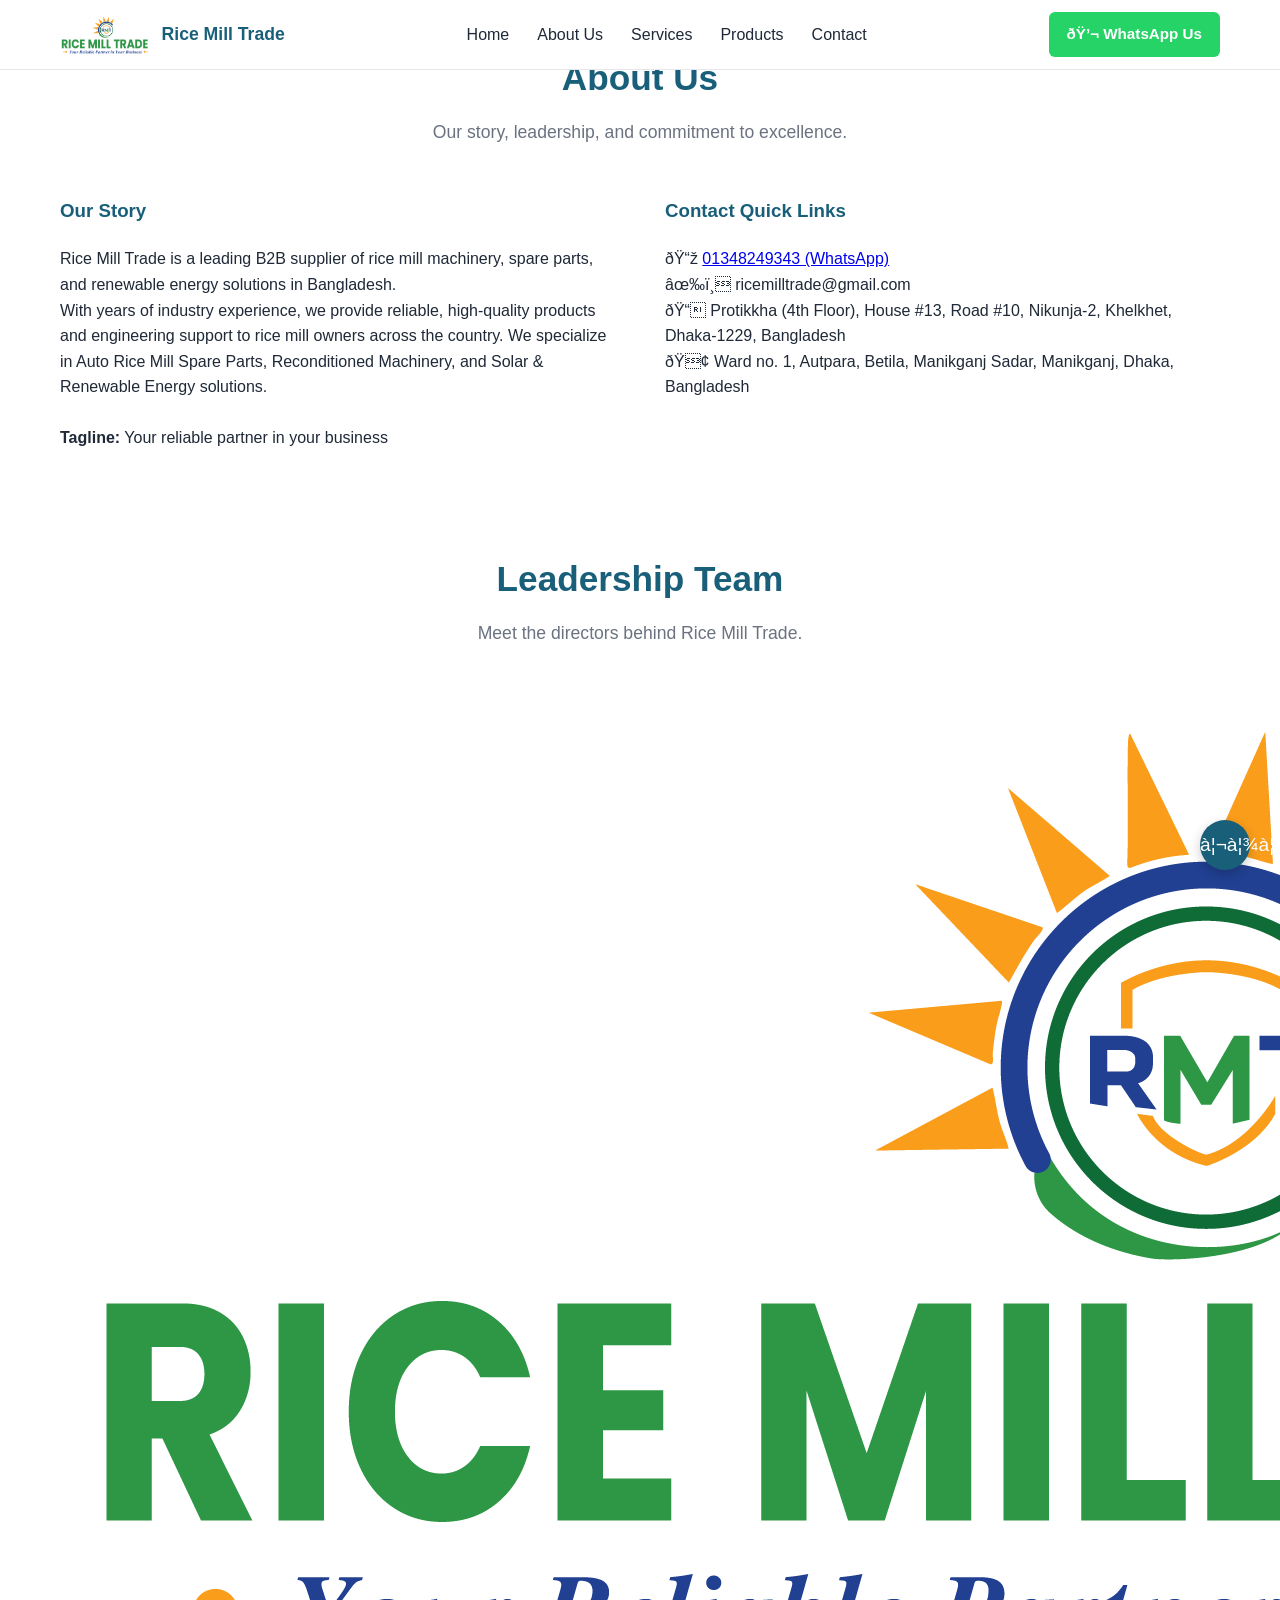
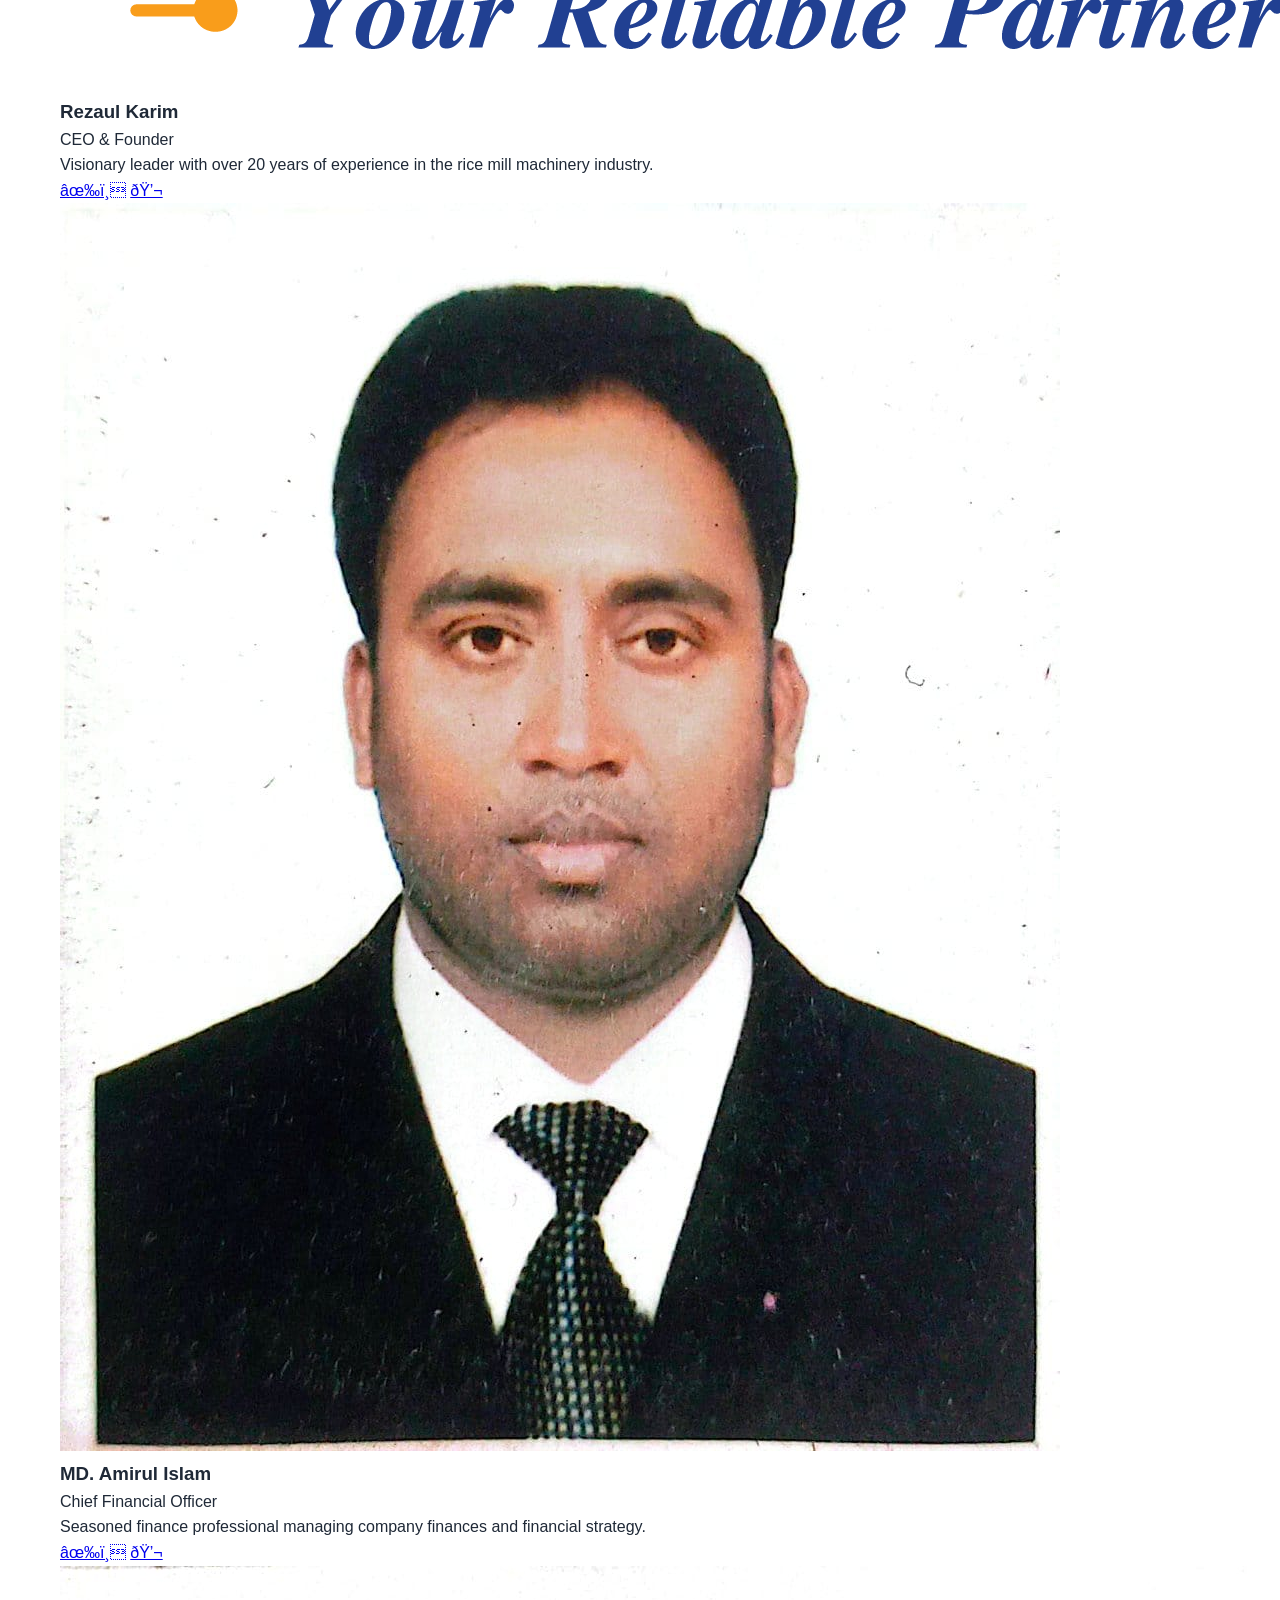
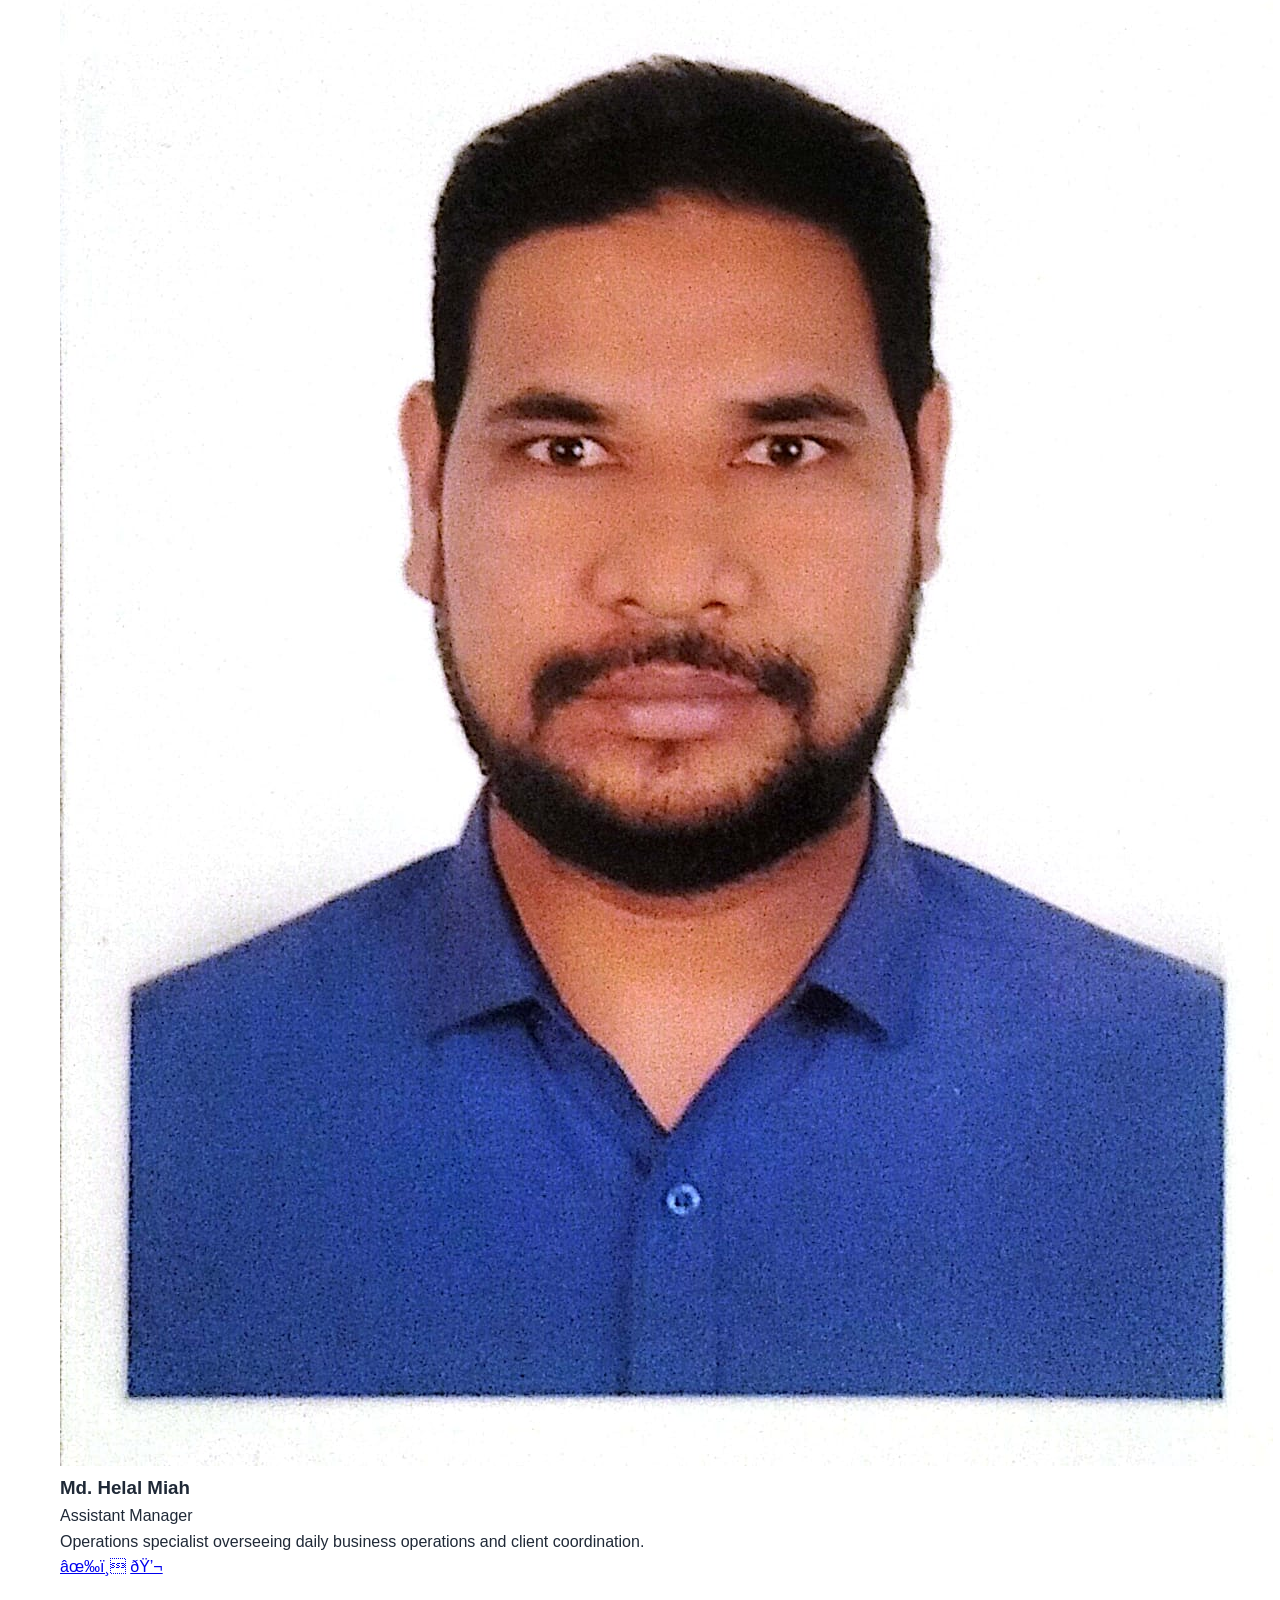
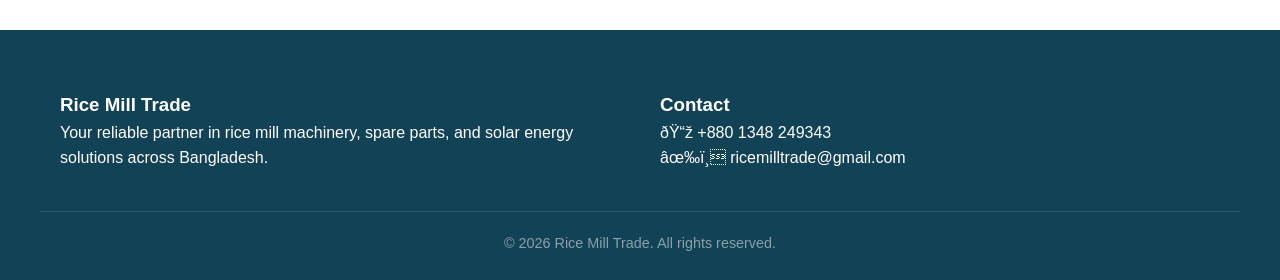
==== commit 1d8875a6: "Fix CSS structure: complete rewrite of style.css with full responsive design. Update contact info in" ====
--- a/about.html
+++ b/about.html
@@ -1,4 +1,4 @@
-<!DOCTYPE html>
+﻿<!DOCTYPE html>
 <html lang="en">
 <head>
   <meta charset="UTF-8">
@@ -18,8 +18,8 @@
     "name": "Rice Mill Trade",
     "url": "https://ricemilltrade.com/about.html",
     "logo": "https://ricemilltrade.com/assets/images/brand/Company Name and Logo Colour.png",
-    "telephone": "+8801348249343",
-    "email": "info@ricemilltrade.com",
+    "telephone": "01348249343",
+    "email": "ricemilltrade@gmail.com",
     "foundingDate": "2005",
     "founder": {"@type": "Person", "name": "Rezaul Karim"}
   }
@@ -27,7 +27,7 @@
 </head>
 <body>
   <div class="lang-toggle">
-    <button class="lang-btn" id="lang-toggle-btn" title="Toggle Language">বাংলা</button>
+    <button class="lang-btn" id="lang-toggle-btn" title="Toggle Language">à¦¬à¦¾à¦‚à¦²à¦¾</button>
   </div>
   <header>
     <div class="container header-inner">
@@ -44,8 +44,8 @@
           <li><a href="contact.html" data-i18n="nav.contact">Contact</a></li>
         </ul>
       </nav>
-      <a href="https://wa.me/8801348249343" class="whatsapp-btn" target="_blank">💬 WhatsApp Us</a>
-      <button class="mobile-toggle">☰</button>
+      <a href="https://wa.me/8801348249343" class="whatsapp-btn" target="_blank">ðŸ’¬ WhatsApp Us</a>
+      <button class="mobile-toggle">â˜°</button>
     </div>
   </header>
 
@@ -64,10 +64,10 @@
         </div>
         <div>
           <h3 style="color: var(--primary); margin-bottom: 20px;">Contact Quick Links</h3>
-          <p>📞 <a href="https://wa.me/8801348249343" target="_blank">01348249343 (WhatsApp)</a></p>
-          <p>✉️ ricemilltrade@gmail.com</p>
-          <p>📍 Protikkha (4th Floor), House #13, Road #10, Nikunja-2, Khelkhet, Dhaka-1229, Bangladesh</p>
-          <p>🏢 Ward no. 1, Autpara, Betila, Manikganj Sadar, Manikganj, Dhaka, Bangladesh</p>
+          <p>ðŸ“ž <a href="https://wa.me/8801348249343" target="_blank">01348249343 (WhatsApp)</a></p>
+          <p>âœ‰ï¸ ricemilltrade@gmail.com</p>
+          <p>ðŸ“ Protikkha (4th Floor), House #13, Road #10, Nikunja-2, Khelkhet, Dhaka-1229, Bangladesh</p>
+          <p>ðŸ¢ Ward no. 1, Autpara, Betila, Manikganj Sadar, Manikganj, Dhaka, Bangladesh</p>
         </div>
       </div>
     </div>
@@ -93,8 +93,8 @@
       </div>
       <div>
         <h3>Contact</h3>
-        <p>📞 +880 1348 249343</p>
-        <p>✉️ info@ricemilltrade.com</p>
+        <p>ðŸ“ž +880 1348 249343</p>
+        <p>âœ‰ï¸ ricemilltrade@gmail.com</p>
       </div>
     </div>
     <div class="container footer-bottom">
@@ -121,8 +121,8 @@
               <div class="title">${m.title}</div>
               <p>${m.bio}</p>
               <div class="team-contact">
-                <a href="mailto:${m.email}" title="Email">✉️</a>
-                <a href="https://wa.me/${m.phone.replace(/[^0-9]/g,'')}" target="_blank" title="WhatsApp">💬</a>
+                <a href="mailto:${m.email}" title="Email">âœ‰ï¸</a>
+                <a href="https://wa.me/${m.phone.replace(/[^0-9]/g,'')}" target="_blank" title="WhatsApp">ðŸ’¬</a>
               </div>
             </div>
           `;
@@ -132,4 +132,4 @@
     });
   </script>
 </body>
-</html>+</html>
--- a/assets/css/style.css
+++ b/assets/css/style.css
@@ -23,14 +23,14 @@
 html { scroll-behavior: smooth; scrollbar-width: thin; }
 
 body {
-  font-family: 'Segoe UI', 'Noto Sans Bengali', 'Noto Sans', Arial, sans-serif;
+  font-family: "Segoe UI", "Noto Sans Bengali", "Noto Sans", Arial, sans-serif;
   line-height: 1.6;
   color: var(--text-dark);
   background: var(--bg);
   overflow-x: hidden;
 }
 
-body.lang-bn { font-family: 'Noto Sans Bengali', 'Noto Sans', 'Segoe UI', Arial, sans-serif; }
+body.lang-bn { font-family: "Noto Sans Bengali", "Noto Sans", "Segoe UI", Arial, sans-serif; }
 
 .container { max-width: var(--max-width); margin: 0 auto; padding: 0 20px; }
 .section { padding: 80px 0; }
@@ -225,17 +225,189 @@
 .footer-social a:hover { background: var(--secondary); }
 .footer-bottom { border-top: 1px solid rgba(255,255,255,0.1); padding-top: 20px; text-align: center; font-size: 0.9rem; color: rgba(255,255,255,0.5); }
 
-/* Responsive */
-@media (max-width: 768px) {
-  .hero h1 { font-size: 2.2rem; }
-  .nav-menu { position: fixed; top: var(--header-height); left: 0; width: 100%; background: var(--white); flex-direction: column; padding: 20px; box-shadow: 0 4px 15px rgba(0,0,0,0.08); display: none; }
+/* =========================================
+   RESPONSIVE DESIGN - Mobile, Tablet, Desktop
+   ========================================= */
+
+/* Mobile (Smartphones) - up to 480px */
+@media (max-width: 480px) {
+  .container { padding: 0 15px; }
+  .section { padding: 60px 0; }
+  .section-sm { padding: 40px 0; }
+  .section-title h2 { font-size: 1.8rem; margin-bottom: 30px; }
+  .section-title p { font-size: 1rem; }
+  
+  /* Header */
+  header { height: 60px; --header-height: 60px; }
+  .logo span { font-size: 1.2rem; }
+  .logo img { height: 32px; }
+  nav ul { gap: 20px; }
+  nav a { font-size: 0.9rem; }
+  .whatsapp-btn { padding: 8px 14px; font-size: 0.85rem; }
+  .mobile-toggle { font-size: 1.4rem; }
+  
+  /* Nav Menu */
+  .nav-menu { 
+    position: fixed; 
+    top: var(--header-height); 
+    left: 0; 
+    width: 100%; 
+    background: var(--white); 
+    flex-direction: column; 
+    padding: 20px 15px; 
+    box-shadow: 0 4px 15px rgba(0,0,0,0.08); 
+    display: none; 
+    z-index: 999;
+  }
   .nav-menu.active { display: flex; }
-  .nav-menu li { margin: 12px 0; }
-  .mobile-toggle { display: block; }
-  .contact-container { grid-template-columns: 1fr; }
-  .section { padding: 50px 0; }
-  .hero h1 { font-size: 2rem; }
-  .float-whatsapp { bottom: 85px; right: 20px; width: 50px; height: 50px; font-size: 1.6rem; }
-  .lang-toggle { bottom: 20px; right: 20px; }
+  .nav-menu li { 
+    margin: 0; 
+    border-bottom: 1px solid var(--border); 
+  }
+  .nav-menu li:last-child { border-bottom: none; }
+  .nav-menu li a { 
+    display: block; 
+    padding: 15px 0; 
+    font-size: 1rem; 
+  }
+  
+  /* Hero */
+  .hero { height: 70vh; }
+  .hero-content h1 { font-size: 1.8rem; margin-bottom: 15px; }
+  .hero-content p { font-size: 1rem; margin-bottom: 20px; }
+  .hero-actions { flex-direction: column; gap: 12px; }
+  .hero-actions .btn { width: 100%; text-align: center; padding: 14px 20px; font-size: 0.95rem; }
+  
+  /* Service Cards */
+  .grid-4 { grid-template-columns: 1fr; }
+  .service-card { padding: 25px 20px; }
+  .service-icon { font-size: 2.5rem; margin-bottom: 15px; }
+  .service-card h3 { font-size: 1.2rem; }
+  .service-card p { font-size: 0.9rem; }
+  
+  /* Product Cards */
+  .grid-3 { grid-template-columns: 1fr; gap: 20px; }
+  .product-card { margin-bottom: 20px; }
+  
+  /* Solar Cards */
+  .solar-grid { grid-template-columns: 1fr; gap: 20px; }
+  
+  /* Trust Section */
+  .trust-logos { gap: 15px; font-size: 1.5rem; }
+  
+  /* Contact Page */
+  .contact-container { grid-template-columns: 1fr; gap: 25px; }
+  .contact-form { padding: 25px 20px; }
+  .map-container { min-height: 300px; }
+  .contact-item { gap: 12px; margin-bottom: 20px; }
+  .contact-item .icon { width: 40px; height: 40px; font-size: 1rem; }
+  
+  /* Footer */
+  footer { padding: 40px 0 20px; }
+  .footer-grid { grid-template-columns: 1fr; gap: 30px; margin-bottom: 30px; }
+  .footer h3 { font-size: 1.1rem; margin-bottom: 15px; }
+  .footer p, .footer a { font-size: 0.9rem; line-height: 1.6; }
+  .footer-bottom { font-size: 0.8rem; }
+  
+  /* Floating Buttons */
+  .float-whatsapp { bottom: 85px; right: 15px; width: 50px; height: 50px; font-size: 1.6rem; }
+  .lang-toggle { bottom: 20px; right: 15px; }
   .lang-btn { width: 45px; height: 45px; font-size: 1.1rem; }
 }
+
+/* Tablet - 481px to 768px */
+@media (min-width: 481px) and (max-width: 768px) {
+  .container { padding: 0 20px; }
+  .section { padding: 70px 0; }
+  .section-sm { padding: 45px 0; }
+  .section-title h2 { font-size: 2rem; }
+  
+  /* Header */
+  header { height: 65px; --header-height: 65px; }
+  .logo span { font-size: 1.3rem; }
+  .logo img { height: 35px; }
+  nav ul { gap: 25px; }
+  
+  /* Nav Menu */
+  .nav-menu { 
+    position: fixed; 
+    top: var(--header-height); 
+    left: 0; 
+    width: 100%; 
+    background: var(--white); 
+    flex-direction: column; 
+    padding: 20px; 
+    box-shadow: 0 4px 15px rgba(0,0,0,0.08); 
+    display: none; 
+    z-index: 999;
+  }
+  .nav-menu.active { display: flex; }
+  .nav-menu li { margin: 0; border-bottom: 1px solid var(--border); }
+  .nav-menu li:last-child { border-bottom: none; }
+  .nav-menu li a { display: block; padding: 15px 0; font-size: 1rem; }
+  .mobile-toggle { font-size: 1.5rem; }
+  
+  /* Hero */
+  .hero { height: 75vh; }
+  .hero-content h1 { font-size: 2.2rem; margin-bottom: 18px; }
+  .hero-content p { font-size: 1.05rem; margin-bottom: 22px; }
+  .hero-actions { gap: 15px; }
+  
+  /* Grid Layouts */
+  .grid-4 { grid-template-columns: repeat(2, 1fr); gap: 20px; }
+  .grid-3 { grid-template-columns: repeat(2, 1fr); gap: 20px; }
+  .service-card { padding: 30px 20px; }
+  
+  /* Contact */
+  .contact-container { grid-template-columns: 1fr; gap: 30px; }
+  .map-container { min-height: 350px; }
+  
+  /* Footer */
+  .footer-grid { grid-template-columns: repeat(2, 1fr); gap: 30px; }
+  
+  /* Floating Buttons */
+  .float-whatsapp { bottom: 90px; right: 25px; width: 52px; height: 52px; font-size: 1.7rem; }
+  .lang-toggle { bottom: 25px; right: 25px; }
+  
+  /* Admin Tablet */
+  .dashboard { flex-direction: row; }
+  .sidebar { width: 240px; }
+  .main-content { padding: 20px; }
+  .stat-cards { grid-template-columns: repeat(auto-fit, minmax(180px, 1fr)); }
+  .modal { width: 90%; max-width: 550px; }
+}
+
+/* Small Desktop / Laptop - 769px to 1024px */
+@media (min-width: 769px) and (max-width: 1024px) {
+  .container { max-width: 1000px; }
+  .section { padding: 80px 0; }
+  .grid-4 { grid-template-columns: repeat(3, 1fr); gap: 25px; }
+  .grid-3 { grid-template-columns: repeat(3, 1fr); gap: 25px; }
+  .contact-container { grid-template-columns: 1fr 1fr; gap: 40px; }
+  .footer-grid { grid-template-columns: repeat(3, 1fr); gap: 40px; }
+  .float-whatsapp { bottom: 100px; right: 30px; }
+  
+  .nav-menu { display: flex !important; }
+  .mobile-toggle { display: none; }
+}
+
+/* Desktop - 1025px and above */
+@media (min-width: 1025px) {
+  .container { max-width: 1200px; }
+  .nav-menu { display: flex !important; }
+  .mobile-toggle { display: none; }
+  .float-whatsapp { bottom: 100px; right: 30px; width: 55px; height: 55px; font-size: 1.8rem; }
+  .lang-toggle { bottom: 30px; right: 30px; }
+  
+  /* Hover effects for desktop */
+  .service-card:hover { transform: translateY(-8px); }
+  .product-card:hover { transform: translateY(-8px); }
+  .solar-card:hover { transform: translateY(-8px); }
+}
+
+/* Large Desktop - 1440px and above */
+@media (min-width: 1440px) {
+  .container { max-width: 1320px; }
+  .section-title h2 { font-size: 2.5rem; }
+  .hero-content h1 { font-size: 3.5rem; }
+}
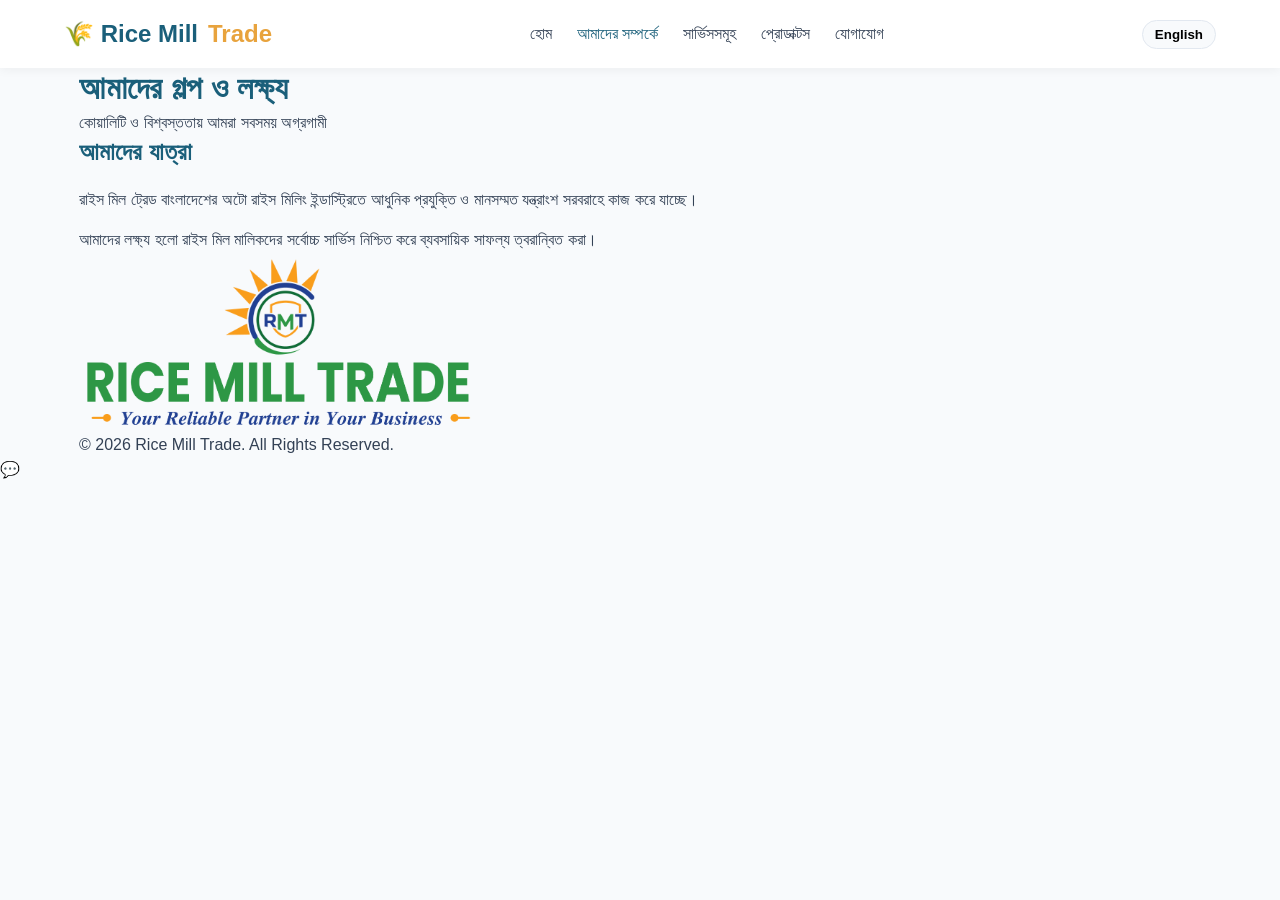
==== commit 4489958c: "HTML files restored with footer" ====
--- a/about.html
+++ b/about.html
@@ -1,135 +1,50 @@
-﻿<!DOCTYPE html>
-<html lang="en">
+<!DOCTYPE html>
+<html lang="bn">
 <head>
   <meta charset="UTF-8">
   <meta name="viewport" content="width=device-width, initial-scale=1.0">
-  <title>About Us | Rice Mill Trade</title>
-  <meta name="description" content="About Rice Mill Trade - Leading B2B supplier of rice mill machinery, spare parts, and solar energy solutions in Bangladesh.">
-  <meta property="og:title" content="About Us | Rice Mill Trade">
-  <meta property="og:description" content="Learn about Rice Mill Trade, our story, and our leadership team.">
-  <meta property="og:type" content="website">
-  <meta property="og:url" content="https://ricemilltrade.com/about.html">
-  <meta property="og:image" content="assets/images/brand/Company Name and Logo Colour.png">
+  <title>আমাদের সম্পর্কে | Rice Mill Trade</title>
   <link rel="stylesheet" href="assets/css/style.css">
-  <script type="application/ld+json">
-  {
-    "@context": "https://schema.org",
-    "@type": "Organization",
-    "name": "Rice Mill Trade",
-    "url": "https://ricemilltrade.com/about.html",
-    "logo": "https://ricemilltrade.com/assets/images/brand/Company Name and Logo Colour.png",
-    "telephone": "01348249343",
-    "email": "ricemilltrade@gmail.com",
-    "foundingDate": "2005",
-    "founder": {"@type": "Person", "name": "Rezaul Karim"}
-  }
-  </script>
 </head>
 <body>
-  <div class="lang-toggle">
-    <button class="lang-btn" id="lang-toggle-btn" title="Toggle Language">à¦¬à¦¾à¦‚à¦²à¦¾</button>
-  </div>
-  <header>
-    <div class="container header-inner">
-      <a href="index.html" class="logo">
-        <img src="assets/images/brand/Company Name and Logo Colour.png" alt="Rice Mill Trade Logo">
-        <span>Rice Mill Trade</span>
-      </a>
-      <nav>
-        <ul class="nav-menu">
-          <li><a href="index.html" data-i18n="nav.home">Home</a></li>
-          <li><a href="about.html" data-i18n="nav.about">About Us</a></li>
-          <li><a href="services.html" data-i18n="nav.services">Services</a></li>
-          <li><a href="products.html" data-i18n="nav.products">Products</a></li>
-          <li><a href="contact.html" data-i18n="nav.contact">Contact</a></li>
-        </ul>
+  <header class="header">
+    <div class="container navbar">
+      <a href="index.html" class="logo">🌾 Rice Mill <span>Trade</span></a>
+      <nav class="nav-menu" id="navMenu">
+        <a href="index.html" class="nav-link">হোম</a>
+        <a href="about.html" class="nav-link active">আমাদের সম্পর্কে</a>
+        <a href="services.html" class="nav-link">সার্ভিসসমূহ</a>
+        <a href="products.html" class="nav-link">প্রোডাক্টস</a>
+        <a href="contact.html" class="nav-link">যোগাযোগ</a>
       </nav>
-      <a href="https://wa.me/8801348249343" class="whatsapp-btn" target="_blank">ðŸ’¬ WhatsApp Us</a>
-      <button class="mobile-toggle">â˜°</button>
+      <div class="header-actions">
+        <button class="lang-btn" id="langToggle">English</button>
+        <div class="hamburger" id="hamburger"><span></span><span></span><span></span></div>
+      </div>
     </div>
   </header>
-
-  <section class="section section-sm">
+  <div class="page-header">
     <div class="container">
-      <div class="section-title">
-        <h2 data-i18n="about.title">About Us</h2>
-        <p>Our story, leadership, and commitment to excellence.</p>
+      <h1>আমাদের গল্প ও লক্ষ্য</h1>
+      <p>কোয়ালিটি ও বিশ্বস্ততায় আমরা সবসময় অগ্রগামী</p>
+    </div>
+  </div>
+  <section class="section">
+    <div class="container grid grid-2" style="align-items: center;">
+      <div>
+        <h2 style="margin-bottom: 20px;">আমাদের যাত্রা</h2>
+        <p style="margin-bottom: 15px;">রাইস মিল ট্রেড বাংলাদেশের অটো রাইস মিলিং ইন্ডাস্ট্রিতে আধুনিক প্রযুক্তি ও মানসম্মত যন্ত্রাংশ সরবরাহে কাজ করে যাচ্ছে।</p>
+        <p>আমাদের লক্ষ্য হলো রাইস মিল মালিকদের সর্বোচ্চ সার্ভিস নিশ্চিত করে ব্যবসায়িক সাফল্য ত্বরান্বিত করা।</p>
       </div>
-      <div style="display: grid; grid-template-columns: 1fr 1fr; gap: 50px; align-items: start;">
-        <div>
-          <h3 style="color: var(--primary); margin-bottom: 20px;">Our Story</h3>
-          <p data-i18n="about.intro">Rice Mill Trade is a leading B2B supplier of rice mill machinery, spare parts, and renewable energy solutions in Bangladesh.</p>
-          <p style="margin-bottom: 25px;">With years of industry experience, we provide reliable, high-quality products and engineering support to rice mill owners across the country. We specialize in Auto Rice Mill Spare Parts, Reconditioned Machinery, and Solar & Renewable Energy solutions.</p>
-          <p><strong>Tagline:</strong> <span data-i18n="hero.tagline">Your reliable partner in your business</span></p>
-        </div>
-        <div>
-          <h3 style="color: var(--primary); margin-bottom: 20px;">Contact Quick Links</h3>
-          <p>ðŸ“ž <a href="https://wa.me/8801348249343" target="_blank">01348249343 (WhatsApp)</a></p>
-          <p>âœ‰ï¸ ricemilltrade@gmail.com</p>
-          <p>ðŸ“ Protikkha (4th Floor), House #13, Road #10, Nikunja-2, Khelkhet, Dhaka-1229, Bangladesh</p>
-          <p>ðŸ¢ Ward no. 1, Autpara, Betila, Manikganj Sadar, Manikganj, Dhaka, Bangladesh</p>
-        </div>
+      <div>
+        <img src="assets/images/brand/Company Name and Logo Colour.png" alt="Engineers" style="border-radius: 10px; width:100%; max-width:400px;">
       </div>
     </div>
   </section>
-
-  <section class="section section-sm">
-    <div class="container">
-      <div class="section-title">
-        <h2>Leadership Team</h2>
-        <p>Meet the directors behind Rice Mill Trade.</p>
-      </div>
-      <div class="team-grid" id="team-grid">
-        <!-- Team populated by JS -->
-      </div>
-    </div>
-  </section>
-
-  <footer>
-    <div class="container footer-grid">
-      <div>
-        <h3>Rice Mill Trade</h3>
-        <p>Your reliable partner in rice mill machinery, spare parts, and solar energy solutions across Bangladesh.</p>
-      </div>
-      <div>
-        <h3>Contact</h3>
-        <p>ðŸ“ž +880 1348 249343</p>
-        <p>âœ‰ï¸ ricemilltrade@gmail.com</p>
-      </div>
-    </div>
+  <footer class="footer">
     <div class="container footer-bottom">
-      <p>&copy; 2026 Rice Mill Trade. <span data-i18n="footer.rights">All rights reserved.</span></p>
+      <p>&copy; 2026 Rice Mill Trade. All Rights Reserved.</p>
     </div>
   </footer>
-
-  <script src="assets/js/app.js"></script>
-  <script>
-    // Load team data
-    document.addEventListener('DOMContentLoaded', async () => {
-      try {
-        const res = await fetch('data/team.json');
-        const data = await res.json();
-        const grid = document.getElementById('team-grid');
-        const lang = localStorage.getItem('ricemill_lang') || 'en';
-        data.team.forEach(m => {
-          const card = document.createElement('div');
-          card.className = 'team-card';
-          card.innerHTML = `
-            <img src="${m.image}" alt="${m.name}" onerror="this.src='assets/images/brand/Company Name and Logo Colour.png'">
-            <div class="team-card-content">
-              <h3>${m.name}</h3>
-              <div class="title">${m.title}</div>
-              <p>${m.bio}</p>
-              <div class="team-contact">
-                <a href="mailto:${m.email}" title="Email">âœ‰ï¸</a>
-                <a href="https://wa.me/${m.phone.replace(/[^0-9]/g,'')}" target="_blank" title="WhatsApp">ðŸ’¬</a>
-              </div>
-            </div>
-          `;
-          grid.appendChild(card);
-        });
-      } catch(e) { console.error('Failed to load team:', e); }
-    });
-  </script>
-</body>
-</html>
+  <a href="https://wa.me/8801348249343" class="whatsapp-float" aria-label="Contact via WhatsApp">💬</a>
+  <script src="assets/js/app.js" defer></script>
--- a/assets/css/style.css
+++ b/assets/css/style.css
@@ -1,413 +1,44 @@
-﻿/* =========================================
-   Rice Mill Trade - Public Frontend Styles
-   ========================================= */
+﻿:root {
+  --primary: #1a5f7a;
+  --primary-dark: #13465a;
+  --secondary: #e8a33d;
+  --secondary-hover: #d18f2c;
+  --accent: #2ecc71;
+  --whatsapp-color: #25d366;
+  --dark-bg: #0f172a;
+  --light-bg: #f8fafc;
+  --card-bg: #ffffff;
+  --text-main: #334155;
+  --text-muted: #64748b;
+  --border-color: #e2e8f0;
+  --font-main: 'Segoe UI', 'Noto Sans Bengali', sans-serif;
+  --transition: all 0.3s ease-in-out;
+  --box-shadow: 0 4px 20px rgba(0, 0, 0, 0.08);
+  --box-shadow-hover: 0 10px 25px rgba(0, 0, 0, 0.15);
+}
 * { margin: 0; padding: 0; box-sizing: border-box; }
-
-:root {
-  --primary: #1a5f7a;
-  --primary-dark: #124255;
-  --secondary: #e8a33d;
-  --accent: #2ecc71;
-  --text-dark: #1f2937;
-  --text-light: #6b7280;
-  --bg: #ffffff;
-  --bg-light: #f8fafc;
-  --border: #e5e7eb;
-  --white: #ffffff;
-  --whatsapp: #25d366;
-  --max-width: 1200px;
-  --header-height: 70px;
-  --transition: all 0.3s ease;
-}
-
-html { scroll-behavior: smooth; scrollbar-width: thin; }
-
-body {
-  font-family: "Segoe UI", "Noto Sans Bengali", "Noto Sans", Arial, sans-serif;
-  line-height: 1.6;
-  color: var(--text-dark);
-  background: var(--bg);
-  overflow-x: hidden;
-}
-
-body.lang-bn { font-family: "Noto Sans Bengali", "Noto Sans", "Segoe UI", Arial, sans-serif; }
-
-.container { max-width: var(--max-width); margin: 0 auto; padding: 0 20px; }
-.section { padding: 80px 0; }
-.section-sm { padding: 50px 0; }
-.section-title { text-align: center; margin-bottom: 50px; }
-.section-title h2 { font-size: 2.2rem; color: var(--primary); margin-bottom: 12px; }
-.section-title p { color: var(--text-light); font-size: 1.1rem; }
-
-.btn {
-  display: inline-block;
-  padding: 12px 28px;
-  border: none;
-  border-radius: 6px;
-  font-size: 1rem;
-  font-weight: 600;
-  text-decoration: none;
-  cursor: pointer;
-  transition: var(--transition);
-  text-align: center;
-}
-.btn-primary { background: var(--primary); color: var(--white); }
-.btn-primary:hover { background: var(--primary-dark); color: var(--white); }
-.btn-outline { background: transparent; color: var(--primary); border: 2px solid var(--primary); }
-.btn-outline:hover { background: var(--primary); color: var(--white); }
-.btn-whatsapp { background: var(--whatsapp); color: var(--white); }
-.btn-whatsapp:hover { background: #20bd5f; color: var(--white); }
-.badge { display: inline-block; padding: 4px 10px; border-radius: 20px; font-size: 0.85rem; font-weight: 600; text-transform: uppercase; }
-.badge-spare { background: #e3f2fd; color: #1565c0; }
-.badge-recon { background: #fff3e0; color: #ef6c00; }
-.badge-solar { background: #e8f5e9; color: #2e7d32; }
-.grid-3 { display: grid; grid-template-columns: repeat(auto-fit, minmax(280px, 1fr)); gap: 25px; }
-.grid-4 { display: grid; grid-template-columns: repeat(auto-fit, minmax(250px, 1fr)); gap: 25px; }
-.hidden { display: none !important; }
-.text-center { text-align: center; }
-
-/* Language Toggle */
-.lang-toggle { position: fixed; bottom: 30px; right: 30px; z-index: 1000; }
-.lang-btn { background: var(--primary); color: var(--white); border: none; border-radius: 50%; width: 50px; height: 50px; font-size: 1.2rem; cursor: pointer; box-shadow: 0 4px 12px rgba(0,0,0,0.2); transition: var(--transition); }
-.lang-btn:hover { transform: scale(1.1); background: var(--primary-dark); }
-
-/* Floating WhatsApp Button */
-.float-whatsapp {
-  position: fixed;
-  bottom: 100px;
-  right: 30px;
-  width: 55px;
-  height: 55px;
-  background: var(--whatsapp);
-  color: var(--white);
-  border-radius: 50%;
-  display: flex;
-  align-items: center;
-  justify-content: center;
-  font-size: 1.8rem;
-  text-decoration: none;
-  z-index: 1000;
-  box-shadow: 0 4px 12px rgba(0,0,0,0.2);
-  transition: var(--transition);
-  animation: pulse 2s infinite;
-}
-.float-whatsapp:hover {
-  transform: scale(1.1);
-  background: #20bd5f;
-  box-shadow: 0 6px 20px rgba(37, 211, 102, 0.4);
-}
-@keyframes pulse {
-  0% { box-shadow: 0 0 0 0 rgba(37, 211, 102, 0.4); }
-  70% { box-shadow: 0 0 0 15px rgba(37, 211, 102, 0); }
-  100% { box-shadow: 0 0 0 0 rgba(37, 211, 102, 0); }
-}
-
-/* Header */
-header {
-  position: fixed; top: 0; width: 100%; height: var(--header-height);
-  background: var(--white); border-bottom: 1px solid var(--border);
-  z-index: 1000; transition: var(--transition);
-}
-header.scrolled { box-shadow: 0 2px 15px rgba(0,0,0,0.08); }
-.header-inner { display: flex; justify-content: space-between; align-items: center; height: 100%; }
-.logo { display: flex; align-items: center; gap: 12px; text-decoration: none; font-weight: 800; font-size: 1.5rem; color: var(--primary); }
-.logo img { height: 40px; width: auto; }
-.logo span { font-size: 1.1rem; }
-nav ul { display: flex; list-style: none; gap: 28px; }
-nav a { text-decoration: none; color: var(--text-dark); font-weight: 500; transition: var(--transition); }
-nav a:hover { color: var(--primary); }
-.whatsapp-btn { background: var(--whatsapp); color: var(--white); padding: 10px 18px; border-radius: 6px; font-weight: 600; text-decoration: none; font-size: 0.95rem; transition: var(--transition); }
-.whatsapp-btn:hover { background: #20bd5f; }
-.mobile-toggle { display: none; background: none; border: none; font-size: 1.5rem; cursor: pointer; color: var(--primary); }
-
-/* Hero */
-.hero {
-  position: relative;
-  height: 85vh;
-  display: flex;
-  align-items: center;
-  overflow: hidden;
-}
-.hero-bg { position: absolute; inset: 0; z-index: 0; }
-.hero-bg img { width: 100%; height: 100%; object-fit: cover; }
-.hero-content { position: relative; z-index: 1; text-align: center; color: var(--white); padding: 0 20px; }
-.hero-content h1 { font-size: 3rem; margin-bottom: 15px; text-shadow: 0 2px 4px rgba(0,0,0,0.3); }
-.hero-content p { font-size: 1.2rem; margin-bottom: 25px; text-shadow: 0 1px 2px rgba(0,0,0,0.3); }
-.hero-actions { display: flex; gap: 15px; justify-content: center; flex-wrap: wrap; }
-
-/* Trust */
-.trust { padding: 40px 0; background: var(--bg-light); }
-.trust-logos { display: flex; justify-content: center; gap: 30px; font-size: 2rem; opacity: 0.6; }
-
-/* Service Card */
-.service-card {
-  background: var(--white);
-  border: 1px solid var(--border);
-  border-radius: 10px;
-  padding: 35px 25px;
-  text-align: center;
-  transition: var(--transition);
-}
-.service-card:hover {
-  border-color: var(--secondary);
-  transform: translateY(-5px);
-  box-shadow: 0 10px 30px rgba(0,0,0,0.08);
-}
-.service-icon { font-size: 3rem; margin-bottom: 20px; color: var(--secondary); }
-.service-card h3 { font-size: 1.3rem; margin-bottom: 15px; }
-.service-card p { font-size: 0.95rem; color: var(--text-light); }
-
-/* Product Card */
-.product-card {
-  background: var(--white);
-  border: 1px solid var(--border);
-  border-radius: 10px;
-  overflow: hidden;
-  transition: var(--transition);
-  display: flex;
-  flex-direction: column;
-}
-.product-card:hover {
-  border-color: var(--secondary);
-  transform: translateY(-5px);
-  box-shadow: 0 10px 30px rgba(0,0,0,0.08);
-}
-.product-card img { width: 100%; height: 220px; object-fit: cover; }
-.product-card-info { padding: 20px; flex: 1; display: flex; flex-direction: column; }
-.product-card-info .badge { margin-bottom: 10px; }
-.product-card-info h3 { font-size: 1.25rem; margin-bottom: 8px; color: var(--text-dark); }
-.product-card-info .model { font-size: 0.85rem; color: var(--text-light); margin-bottom: 10px; display: block; }
-.product-card-info p { font-size: 0.95rem; color: var(--text-light); margin-bottom: 15px; flex: 1; }
-.product-card-actions { margin-top: auto; }
-
-/* Solar */
-.solar-grid { display: grid; grid-template-columns: repeat(auto-fit, minmax(280px, 1fr)); gap: 25px; }
-.solar-card {
-  background: var(--white);
-  border: 1px solid var(--border);
-  border-radius: 10px;
-  padding: 25px;
-  transition: var(--transition);
-  text-align: center;
-}
-.solar-card:hover { border-color: var(--secondary); transform: translateY(-5px); }
-.solar-icon { font-size: 3rem; margin-bottom: 15px; }
-.solar-card h3 { font-size: 1.25rem; margin-bottom: 10px; color: var(--primary); }
-.solar-card p { font-size: 0.95rem; color: var(--text-light); }
-
-/* Contact Page */
-.contact-container { display: grid; grid-template-columns: 1fr 1fr; gap: 40px; }
-.contact-info h2 { font-size: 1.8rem; color: var(--primary); margin-bottom: 20px; }
-.contact-item { display: flex; gap: 15px; margin-bottom: 25px; align-items: flex-start; }
-.contact-item .icon { width: 45px; height: 45px; background: var(--bg-light); border-radius: 10px; display: flex; align-items: center; justify-content: center; font-size: 1.2rem; color: var(--primary); flex-shrink: 0; }
-.contact-item div h3 { font-size: 1rem; margin-bottom: 4px; color: var(--text-dark); }
-.contact-item div p { font-size: 0.9rem; color: var(--text-light); }
-.map-container { border-radius: 10px; overflow: hidden; border: 1px solid var(--border); height: 100%; min-height: 400px; }
-.map-container iframe { width: 100%; height: 100%; border: 0; }
-.contact-form { background: var(--white); border: 1px solid var(--border); border-radius: 10px; padding: 35px; }
-.form-group { margin-bottom: 20px; }
-.form-group label { display: block; margin-bottom: 8px; font-weight: 600; color: var(--text-dark); font-size: 0.95rem; }
-.form-group input, .form-group select, .form-group textarea { width: 100%; padding: 12px 16px; border: 1px solid var(--border); border-radius: 6px; font-size: 1rem; font-family: inherit; transition: var(--transition); }
-.form-group input:focus, .form-group select:focus, .form-group textarea:focus { outline: none; border-color: var(--primary); }
-.form-group textarea { min-height: 120px; resize: vertical; }
-.whatsapp-quick { background: var(--whatsapp); color: var(--white); padding: 25px; border-radius: 10px; margin-top: 30px; }
-.whatsapp-quick h3 { margin-bottom: 12px; font-size: 1.3rem; }
-.whatsapp-quick p { margin-bottom: 20px; font-size: 0.95rem; opacity: 0.95; }
-
-/* Footer */
-footer { background: var(--primary-dark); color: var(--white); padding: 60px 0 25px; }
-.footer-grid { display: grid; grid-template-columns: repeat(auto-fit, minmax(250px, 1fr)); gap: 40px; margin-bottom: 40px; }
-.footer h3 { font-size: 1.2rem; margin-bottom: 20px; color: var(--white); }
-.footer p, .footer a { color: rgba(255,255,255,0.7); text-decoration: none; font-size: 0.95rem; line-height: 1.8; }
-.footer a:hover { color: var(--white); }
-.footer-social { display: flex; gap: 15px; margin-top: 20px; }
-.footer-social a { width: 40px; height: 40px; border-radius: 50%; background: rgba(255,255,255,0.1); color: var(--white); display: flex; align-items: center; justify-content: center; text-decoration: none; transition: var(--transition); }
-.footer-social a:hover { background: var(--secondary); }
-.footer-bottom { border-top: 1px solid rgba(255,255,255,0.1); padding-top: 20px; text-align: center; font-size: 0.9rem; color: rgba(255,255,255,0.5); }
-
-/* =========================================
-   RESPONSIVE DESIGN - Mobile, Tablet, Desktop
-   ========================================= */
-
-/* Mobile (Smartphones) - up to 480px */
-@media (max-width: 480px) {
-  .container { padding: 0 15px; }
-  .section { padding: 60px 0; }
-  .section-sm { padding: 40px 0; }
-  .section-title h2 { font-size: 1.8rem; margin-bottom: 30px; }
-  .section-title p { font-size: 1rem; }
-  
-  /* Header */
-  header { height: 60px; --header-height: 60px; }
-  .logo span { font-size: 1.2rem; }
-  .logo img { height: 32px; }
-  nav ul { gap: 20px; }
-  nav a { font-size: 0.9rem; }
-  .whatsapp-btn { padding: 8px 14px; font-size: 0.85rem; }
-  .mobile-toggle { font-size: 1.4rem; }
-  
-  /* Nav Menu */
-  .nav-menu { 
-    position: fixed; 
-    top: var(--header-height); 
-    left: 0; 
-    width: 100%; 
-    background: var(--white); 
-    flex-direction: column; 
-    padding: 20px 15px; 
-    box-shadow: 0 4px 15px rgba(0,0,0,0.08); 
-    display: none; 
-    z-index: 999;
-  }
-  .nav-menu.active { display: flex; }
-  .nav-menu li { 
-    margin: 0; 
-    border-bottom: 1px solid var(--border); 
-  }
-  .nav-menu li:last-child { border-bottom: none; }
-  .nav-menu li a { 
-    display: block; 
-    padding: 15px 0; 
-    font-size: 1rem; 
-  }
-  
-  /* Hero */
-  .hero { height: 70vh; }
-  .hero-content h1 { font-size: 1.8rem; margin-bottom: 15px; }
-  .hero-content p { font-size: 1rem; margin-bottom: 20px; }
-  .hero-actions { flex-direction: column; gap: 12px; }
-  .hero-actions .btn { width: 100%; text-align: center; padding: 14px 20px; font-size: 0.95rem; }
-  
-  /* Service Cards */
-  .grid-4 { grid-template-columns: 1fr; }
-  .service-card { padding: 25px 20px; }
-  .service-icon { font-size: 2.5rem; margin-bottom: 15px; }
-  .service-card h3 { font-size: 1.2rem; }
-  .service-card p { font-size: 0.9rem; }
-  
-  /* Product Cards */
-  .grid-3 { grid-template-columns: 1fr; gap: 20px; }
-  .product-card { margin-bottom: 20px; }
-  
-  /* Solar Cards */
-  .solar-grid { grid-template-columns: 1fr; gap: 20px; }
-  
-  /* Trust Section */
-  .trust-logos { gap: 15px; font-size: 1.5rem; }
-  
-  /* Contact Page */
-  .contact-container { grid-template-columns: 1fr; gap: 25px; }
-  .contact-form { padding: 25px 20px; }
-  .map-container { min-height: 300px; }
-  .contact-item { gap: 12px; margin-bottom: 20px; }
-  .contact-item .icon { width: 40px; height: 40px; font-size: 1rem; }
-  
-  /* Footer */
-  footer { padding: 40px 0 20px; }
-  .footer-grid { grid-template-columns: 1fr; gap: 30px; margin-bottom: 30px; }
-  .footer h3 { font-size: 1.1rem; margin-bottom: 15px; }
-  .footer p, .footer a { font-size: 0.9rem; line-height: 1.6; }
-  .footer-bottom { font-size: 0.8rem; }
-  
-  /* Floating Buttons */
-  .float-whatsapp { bottom: 85px; right: 15px; width: 50px; height: 50px; font-size: 1.6rem; }
-  .lang-toggle { bottom: 20px; right: 15px; }
-  .lang-btn { width: 45px; height: 45px; font-size: 1.1rem; }
-}
-
-/* Tablet - 481px to 768px */
-@media (min-width: 481px) and (max-width: 768px) {
-  .container { padding: 0 20px; }
-  .section { padding: 70px 0; }
-  .section-sm { padding: 45px 0; }
-  .section-title h2 { font-size: 2rem; }
-  
-  /* Header */
-  header { height: 65px; --header-height: 65px; }
-  .logo span { font-size: 1.3rem; }
-  .logo img { height: 35px; }
-  nav ul { gap: 25px; }
-  
-  /* Nav Menu */
-  .nav-menu { 
-    position: fixed; 
-    top: var(--header-height); 
-    left: 0; 
-    width: 100%; 
-    background: var(--white); 
-    flex-direction: column; 
-    padding: 20px; 
-    box-shadow: 0 4px 15px rgba(0,0,0,0.08); 
-    display: none; 
-    z-index: 999;
-  }
-  .nav-menu.active { display: flex; }
-  .nav-menu li { margin: 0; border-bottom: 1px solid var(--border); }
-  .nav-menu li:last-child { border-bottom: none; }
-  .nav-menu li a { display: block; padding: 15px 0; font-size: 1rem; }
-  .mobile-toggle { font-size: 1.5rem; }
-  
-  /* Hero */
-  .hero { height: 75vh; }
-  .hero-content h1 { font-size: 2.2rem; margin-bottom: 18px; }
-  .hero-content p { font-size: 1.05rem; margin-bottom: 22px; }
-  .hero-actions { gap: 15px; }
-  
-  /* Grid Layouts */
-  .grid-4 { grid-template-columns: repeat(2, 1fr); gap: 20px; }
-  .grid-3 { grid-template-columns: repeat(2, 1fr); gap: 20px; }
-  .service-card { padding: 30px 20px; }
-  
-  /* Contact */
-  .contact-container { grid-template-columns: 1fr; gap: 30px; }
-  .map-container { min-height: 350px; }
-  
-  /* Footer */
-  .footer-grid { grid-template-columns: repeat(2, 1fr); gap: 30px; }
-  
-  /* Floating Buttons */
-  .float-whatsapp { bottom: 90px; right: 25px; width: 52px; height: 52px; font-size: 1.7rem; }
-  .lang-toggle { bottom: 25px; right: 25px; }
-  
-  /* Admin Tablet */
-  .dashboard { flex-direction: row; }
-  .sidebar { width: 240px; }
-  .main-content { padding: 20px; }
-  .stat-cards { grid-template-columns: repeat(auto-fit, minmax(180px, 1fr)); }
-  .modal { width: 90%; max-width: 550px; }
-}
-
-/* Small Desktop / Laptop - 769px to 1024px */
-@media (min-width: 769px) and (max-width: 1024px) {
-  .container { max-width: 1000px; }
-  .section { padding: 80px 0; }
-  .grid-4 { grid-template-columns: repeat(3, 1fr); gap: 25px; }
-  .grid-3 { grid-template-columns: repeat(3, 1fr); gap: 25px; }
-  .contact-container { grid-template-columns: 1fr 1fr; gap: 40px; }
-  .footer-grid { grid-template-columns: repeat(3, 1fr); gap: 40px; }
-  .float-whatsapp { bottom: 100px; right: 30px; }
-  
-  .nav-menu { display: flex !important; }
-  .mobile-toggle { display: none; }
-}
-
-/* Desktop - 1025px and above */
-@media (min-width: 1025px) {
-  .container { max-width: 1200px; }
-  .nav-menu { display: flex !important; }
-  .mobile-toggle { display: none; }
-  .float-whatsapp { bottom: 100px; right: 30px; width: 55px; height: 55px; font-size: 1.8rem; }
-  .lang-toggle { bottom: 30px; right: 30px; }
-  
-  /* Hover effects for desktop */
-  .service-card:hover { transform: translateY(-8px); }
-  .product-card:hover { transform: translateY(-8px); }
-  .solar-card:hover { transform: translateY(-8px); }
-}
-
-/* Large Desktop - 1440px and above */
-@media (min-width: 1440px) {
-  .container { max-width: 1320px; }
-  .section-title h2 { font-size: 2.5rem; }
-  .hero-content h1 { font-size: 3.5rem; }
-}
+html { scroll-behavior: smooth; font-size: 16px; }
+body { font-family: var(--font-main); color: var(--text-main); background-color: var(--light-bg); line-height: 1.6; }
+a { text-decoration: none; color: inherit; transition: var(--transition); }
+ul { list-style: none; }
+img { max-width: 100%; height: auto; display: block; }
+.container { width: 90%; max-width: 1200px; margin: 0 auto; padding: 0 15px; }
+h1, h2, h3, h4, h5, h6 { color: var(--primary); font-weight: 700; line-height: 1.3; }
+.btn { display: inline-flex; align-items: center; justify-content: center; gap: 8px; padding: 12px 26px; font-weight: 600; border-radius: 6px; cursor: pointer; border: none; transition: var(--transition); }
+.btn-primary { background-color: var(--primary); color: #ffffff; }
+.btn-primary:hover { background-color: var(--primary-dark); }
+.btn-secondary { background-color: var(--secondary); color: #ffffff; }
+.btn-secondary:hover { background-color: var(--secondary-hover); }
+.btn-outline { border: 2px solid var(--primary); color: var(--primary); background: transparent; }
+.btn-outline:hover { background-color: var(--primary); color: #ffffff; }
+.header { position: sticky; top: 0; left: 0; width: 100%; background-color: #ffffff; box-shadow: 0 2px 10px rgba(0,0,0,0.05); z-index: 1000; }
+.navbar { display: flex; align-items: center; justify-content: space-between; padding: 15px 0; }
+.logo { display: flex; align-items: center; gap: 10px; font-size: 1.5rem; font-weight: 700; color: var(--primary); }
+.logo span { color: var(--secondary); }
+.nav-menu { display: flex; align-items: center; gap: 25px; }
+.nav-link { font-weight: 500; color: var(--text-main); padding: 5px 0; position: relative; }
+.nav-link:hover, .nav-link.active { color: var(--primary); }
+.header-actions { display: flex; align-items: center; gap: 15px; }
+.lang-btn { background: var(--light-bg); border: 1px solid var(--border-color); padding: 6px 12px; border-radius: 20px; font-weight: 600; cursor: pointer; transition: var(--transition); }
+.hamburger { display: none; flex-direction: column; gap: 5px; cursor: pointer; }
+.hamburger span { width: 25px; height: 3px; background-color: var(--primary); border-radius: 2px; }
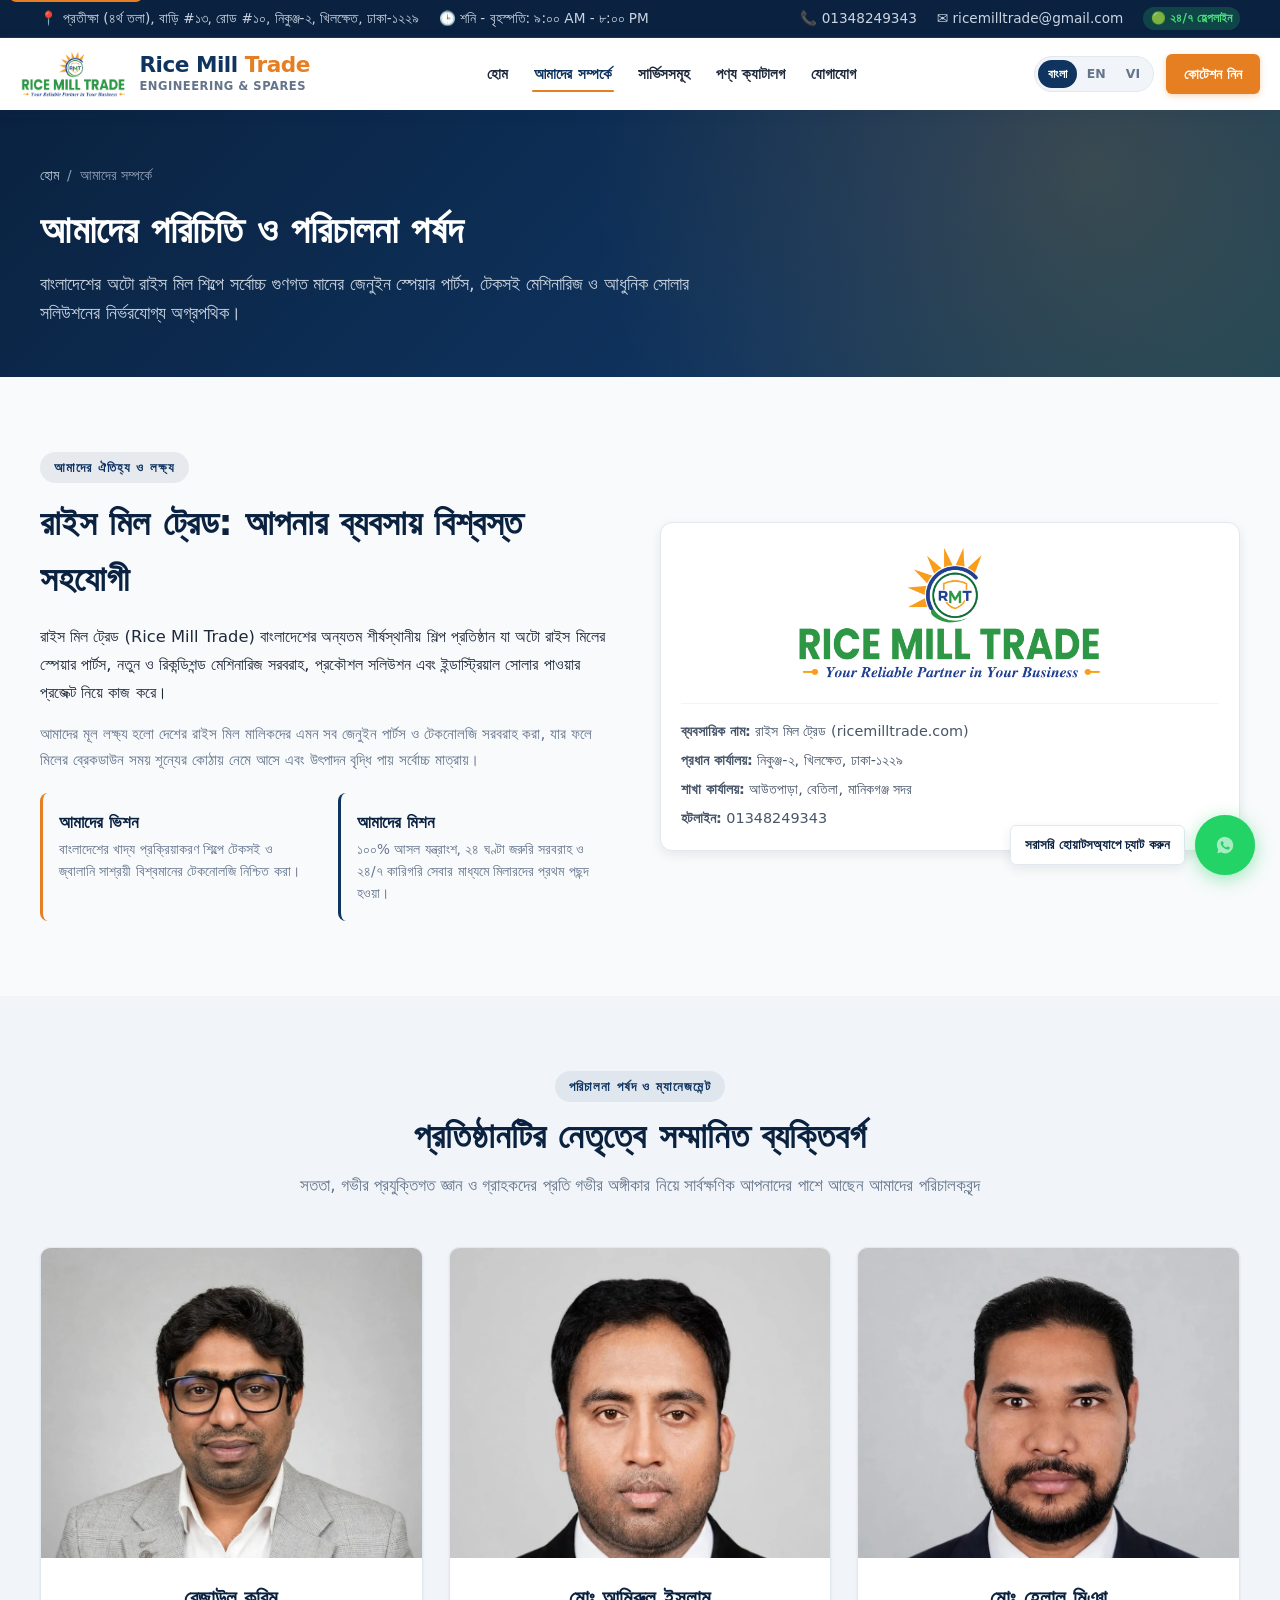
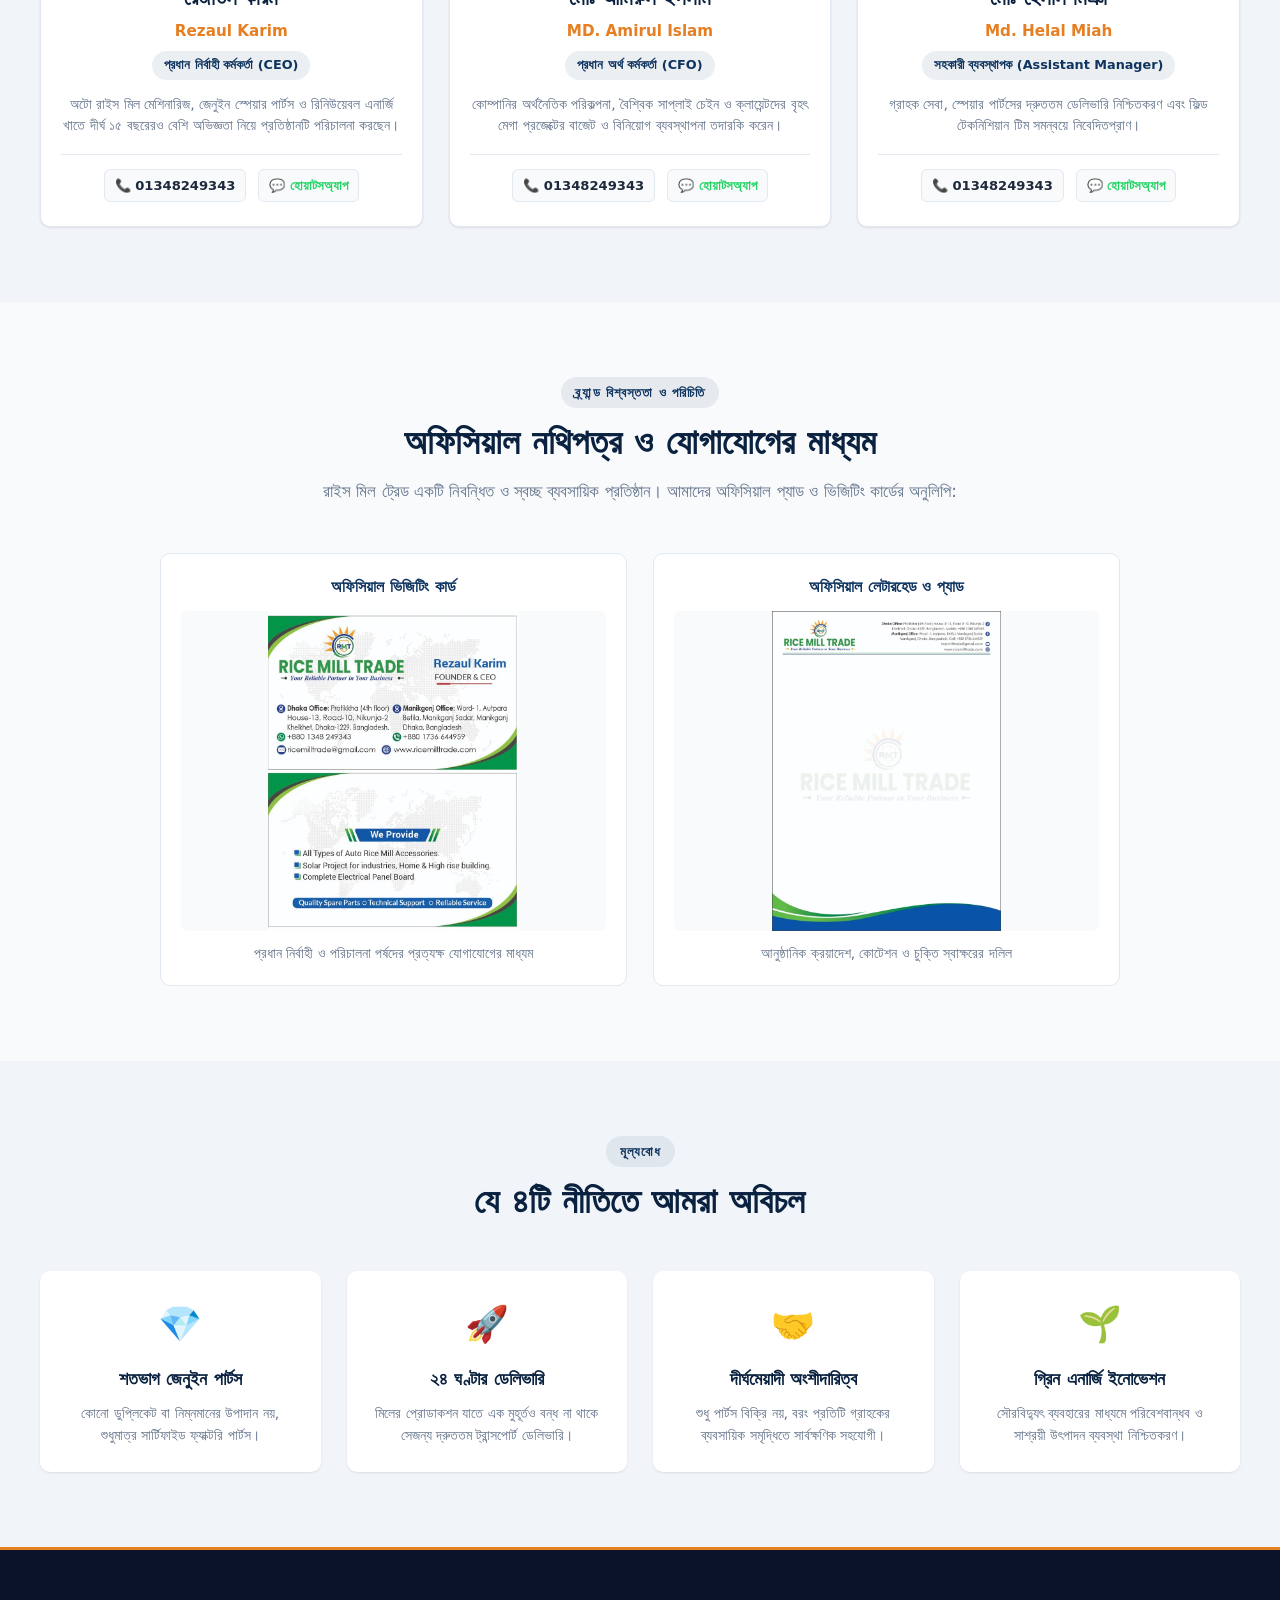
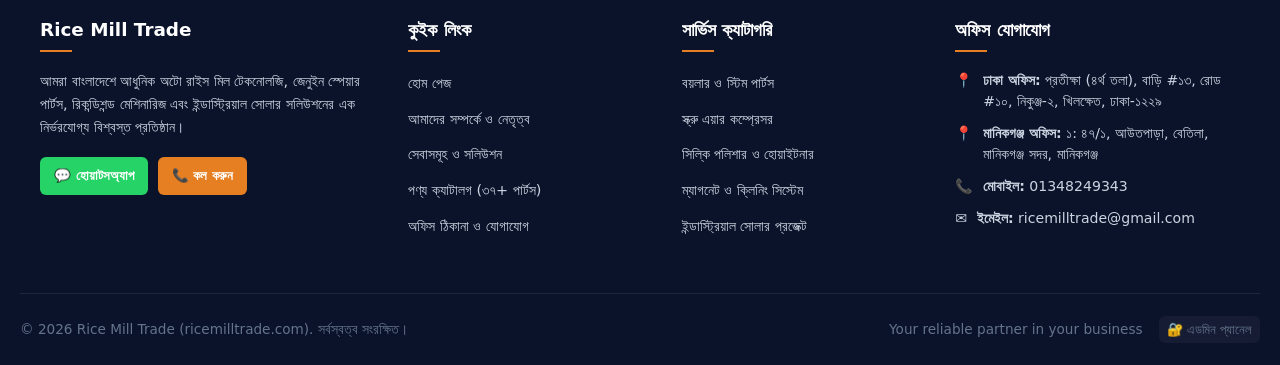
==== commit bba818cf: "Complete professional website overhaul: WebP image optimization, 37 products catalog with WhatsApp r" ====
--- a/about.html
+++ b/about.html
@@ -3,48 +3,269 @@
 <head>
   <meta charset="UTF-8">
   <meta name="viewport" content="width=device-width, initial-scale=1.0">
-  <title>আমাদের সম্পর্কে | Rice Mill Trade</title>
+  <title>আমাদের সম্পর্কে ও নেতৃত্ব | Rice Mill Trade</title>
+  <meta name="description" content="রাইস মিল ট্রেডের পরিচিতি, পরিচালনা পর্ষদ এবং ভিশন - সিইও রেজাউল করিম, সিএফও মোঃ আমিরুল ইসলাম ও সহকারী ব্যবস্থাপক মোঃ হেলাল মিঞা।">
+  <link rel="icon" type="image/png" href="assets/images/brand/logo.png">
   <link rel="stylesheet" href="assets/css/style.css">
 </head>
 <body>
+  <a href="#main-content" class="skip-link">মূল কন্টেন্টে চলে যান</a>
+
+  <!-- Top Bar -->
+  <aside class="topbar" aria-label="Quick contact information">
+    <div class="container topbar-content">
+      <div class="topbar-left">
+        <span class="topbar-item">📍 <a href="contact.html">প্রতীক্ষা (৪র্থ তলা), বাড়ি #১৩, রোড #১০, নিকুঞ্জ-২, খিলক্ষেত, ঢাকা-১২২৯</a></span>
+        <span class="topbar-item">🕒 শনি - বৃহস্পতি: ৯:০০ AM - ৮:০০ PM</span>
+      </div>
+      <div class="topbar-right">
+        <a href="tel:01348249343" class="topbar-item">📞 01348249343</a>
+        <a href="mailto:ricemilltrade@gmail.com" class="topbar-item">✉️ ricemilltrade@gmail.com</a>
+        <a href="https://wa.me/8801348249343" target="_blank" rel="noopener" class="topbar-item">
+          <span class="topbar-badge">🟢 ২৪/৭ হেল্পলাইন</span>
+        </a>
+      </div>
+    </div>
+  </aside>
+
+  <!-- Header -->
   <header class="header">
     <div class="container navbar">
-      <a href="index.html" class="logo">🌾 Rice Mill <span>Trade</span></a>
+      <a href="index.html" class="logo-brand">
+        <img src="assets/images/brand/logo.png" alt="Rice Mill Trade Logo" class="logo-img" onerror="this.style.display='none'">
+        <div class="brand-fallback">
+          <div class="brand-name">Rice Mill <span>Trade</span></div>
+          <div class="brand-tag">Engineering & Spares</div>
+        </div>
+      </a>
+
       <nav class="nav-menu" id="navMenu">
-        <a href="index.html" class="nav-link">হোম</a>
-        <a href="about.html" class="nav-link active">আমাদের সম্পর্কে</a>
-        <a href="services.html" class="nav-link">সার্ভিসসমূহ</a>
-        <a href="products.html" class="nav-link">প্রোডাক্টস</a>
-        <a href="contact.html" class="nav-link">যোগাযোগ</a>
+        <a href="index.html" class="nav-link" data-i18n="home">হোম</a>
+        <a href="about.html" class="nav-link active" data-i18n="about">আমাদের সম্পর্কে</a>
+        <a href="services.html" class="nav-link" data-i18n="services">সার্ভিসসমূহ</a>
+        <a href="products.html" class="nav-link" data-i18n="products">পণ্য ক্যাটালগ</a>
+        <a href="contact.html" class="nav-link" data-i18n="contact">যোগাযোগ</a>
       </nav>
+
       <div class="header-actions">
-        <button class="lang-btn" id="langToggle">English</button>
-        <div class="hamburger" id="hamburger"><span></span><span></span><span></span></div>
+        <div class="lang-switcher">
+          <button class="lang-btn active" data-lang="bn">বাংলা</button>
+          <button class="lang-btn" data-lang="en">EN</button>
+          <button class="lang-btn" data-lang="vi">VI</button>
+        </div>
+        <a href="contact.html#quote" class="btn-nav-quote" data-i18n="getQuote">কোটেশন নিন</a>
+        <button class="hamburger" id="hamburger" aria-label="Toggle navigation menu">
+          <span></span><span></span><span></span>
+        </button>
       </div>
     </div>
   </header>
-  <div class="page-header">
-    <div class="container">
-      <h1>আমাদের গল্প ও লক্ষ্য</h1>
-      <p>কোয়ালিটি ও বিশ্বস্ততায় আমরা সবসময় অগ্রগামী</p>
-    </div>
+
+  <main id="main-content">
+    <!-- Page Header -->
+    <section class="page-header">
+      <div class="container page-header-content">
+        <nav class="breadcrumb" aria-label="Breadcrumb">
+          <a href="index.html">হোম</a>
+          <span>/</span>
+          <span>আমাদের সম্পর্কে</span>
+        </nav>
+        <h1>আমাদের পরিচিতি ও পরিচালনা পর্ষদ</h1>
+        <p>বাংলাদেশের অটো রাইস মিল শিল্পে সর্বোচ্চ গুণগত মানের জেনুইন স্পেয়ার পার্টস, টেকসই মেশিনারিজ ও আধুনিক সোলার সলিউশনের নির্ভরযোগ্য অগ্রপথিক।</p>
+      </div>
+    </section>
+
+    <!-- Company Story & Mission -->
+    <section class="section">
+      <div class="container">
+        <div class="grid grid-2" style="align-items:center; gap:40px;">
+          <div class="fade-in">
+            <span class="section-title-badge">আমাদের ঐতিহ্য ও লক্ষ্য</span>
+            <h2 style="font-size:2.2rem; color:var(--primary-dark); margin-bottom:16px;">রাইস মিল ট্রেড: আপনার ব্যবসায় বিশ্বস্ত সহযোগী</h2>
+            <p style="color:var(--text-main); font-size:1.02rem; margin-bottom:16px; line-height:1.7;">
+              রাইস মিল ট্রেড (Rice Mill Trade) বাংলাদেশের অন্যতম শীর্ষস্থানীয় শিল্প প্রতিষ্ঠান যা অটো রাইস মিলের স্পেয়ার পার্টস, নতুন ও রিকন্ডিশন্ড মেশিনারিজ সরবরাহ, প্রকৌশল সলিউশন এবং ইন্ডাস্ট্রিয়াল সোলার পাওয়ার প্রজেক্ট নিয়ে কাজ করে।
+            </p>
+            <p style="color:var(--text-muted); font-size:0.95rem; margin-bottom:20px; line-height:1.65;">
+              আমাদের মূল লক্ষ্য হলো দেশের রাইস মিল মালিকদের এমন সব জেনুইন পার্টস ও টেকনোলজি সরবরাহ করা, যার ফলে মিলের ব্রেকডাউন সময় শূন্যের কোঠায় নেমে আসে এবং উৎপাদন বৃদ্ধি পায় সর্বোচ্চ মাত্রায়।
+            </p>
+
+            <div style="display:grid; grid-template-columns:1fr 1fr; gap:16px; margin-top:20px;">
+              <div style="background:#f8fafc; padding:16px; border-radius:8px; border-left:3px solid var(--secondary);">
+                <h4 style="color:var(--primary-dark); font-size:1.05rem; margin-bottom:4px;">আমাদের ভিশন</h4>
+                <p style="font-size:0.85rem; color:#64748b;">বাংলাদেশের খাদ্য প্রক্রিয়াকরণ শিল্পে টেকসই ও জ্বালানি সাশ্রয়ী বিশ্বমানের টেকনোলজি নিশ্চিত করা।</p>
+              </div>
+              <div style="background:#f8fafc; padding:16px; border-radius:8px; border-left:3px solid var(--primary);">
+                <h4 style="color:var(--primary-dark); font-size:1.05rem; margin-bottom:4px;">আমাদের মিশন</h4>
+                <p style="font-size:0.85rem; color:#64748b;">১০০% আসল যন্ত্রাংশ, ২৪ ঘণ্টা জরুরি সরবরাহ ও ২৪/৭ কারিগরি সেবার মাধ্যমে মিলারদের প্রথম পছন্দ হওয়া।</p>
+              </div>
+            </div>
+          </div>
+
+          <div class="fade-in" style="text-align:center;">
+            <div style="background:#fff; padding:20px; border-radius:12px; box-shadow:var(--shadow-md); border:1px solid var(--border-color);">
+              <img src="assets/images/brand/logo.png" alt="Rice Mill Trade Official Logo" style="max-height:140px; margin:0 auto 20px auto;">
+              <div style="border-top:1px solid #f1f5f9; padding-top:16px; text-align:left;">
+                <p style="font-size:0.9rem; color:#475569; margin-bottom:6px;"><strong>ব্যবসায়িক নাম:</strong> রাইস মিল ট্রেড (ricemilltrade.com)</p>
+                <p style="font-size:0.9rem; color:#475569; margin-bottom:6px;"><strong>প্রধান কার্যালয়:</strong> নিকুঞ্জ-২, খিলক্ষেত, ঢাকা-১২২৯</p>
+                <p style="font-size:0.9rem; color:#475569; margin-bottom:6px;"><strong>শাখা কার্যালয়:</strong> আউতপাড়া, বেতিলা, মানিকগঞ্জ সদর</p>
+                <p style="font-size:0.9rem; color:#475569;"><strong>হটলাইন:</strong> 01348249343</p>
+              </div>
+            </div>
+          </div>
+        </div>
+      </div>
+    </section>
+
+    <!-- Leadership Management Team Section -->
+    <section class="section section-alt" id="team">
+      <div class="container">
+        <div class="section-title fade-in">
+          <span class="section-title-badge">পরিচালনা পর্ষদ ও ম্যানেজমেন্ট</span>
+          <h2>প্রতিষ্ঠানটির নেতৃত্বে সম্মানিত ব্যক্তিবর্গ</h2>
+          <p>সততা, গভীর প্রযুক্তিগত জ্ঞান ও গ্রাহকদের প্রতি গভীর অঙ্গীকার নিয়ে সার্বক্ষণিক আপনাদের পাশে আছেন আমাদের পরিচালকবৃন্দ</p>
+        </div>
+
+        <div class="grid grid-3" id="team-grid">
+          <!-- Dynamically populated from data/team.json with Rezaul Karim, MD. Amirul Islam, Md. Helal Miah -->
+        </div>
+      </div>
+    </section>
+
+    <!-- Corporate Assets & Authenticity Showcase -->
+    <section class="section">
+      <div class="container">
+        <div class="section-title fade-in">
+          <span class="section-title-badge">ব্র্যান্ড বিশ্বস্ততা ও পরিচিতি</span>
+          <h2>অফিসিয়াল নথিপত্র ও যোগাযোগের মাধ্যম</h2>
+          <p>রাইস মিল ট্রেড একটি নিবন্ধিত ও স্বচ্ছ ব্যবসায়িক প্রতিষ্ঠান। আমাদের অফিসিয়াল প্যাড ও ভিজিটিং কার্ডের অনুলিপি:</p>
+        </div>
+
+        <div class="grid grid-2" style="max-width:960px; margin:0 auto;">
+          <div class="fade-in" style="background:#fff; padding:20px; border-radius:10px; border:1px solid var(--border-color); text-align:center;">
+            <h4 style="color:var(--primary); margin-bottom:12px;">অফিসিয়াল ভিজিটিং কার্ড</h4>
+            <div style="height:320px; overflow:hidden; border-radius:6px; background:#f8fafc; display:flex; align-items:center; justify-content:center;">
+              <img src="assets/images/brand/visiting-card.webp" alt="Rice Mill Trade Visiting Card" style="max-height:100%; object-fit:contain;">
+            </div>
+            <p style="font-size:0.85rem; color:#64748b; margin-top:12px;">প্রধান নির্বাহী ও পরিচালনা পর্ষদের প্রত্যক্ষ যোগাযোগের মাধ্যম</p>
+          </div>
+
+          <div class="fade-in" style="background:#fff; padding:20px; border-radius:10px; border:1px solid var(--border-color); text-align:center;">
+            <h4 style="color:var(--primary); margin-bottom:12px;">অফিসিয়াল লেটারহেড ও প্যাড</h4>
+            <div style="height:320px; overflow:hidden; border-radius:6px; background:#f8fafc; display:flex; align-items:center; justify-content:center;">
+              <img src="assets/images/brand/pad.webp" alt="Rice Mill Trade Official Pad" style="max-height:100%; object-fit:contain;">
+            </div>
+            <p style="font-size:0.85rem; color:#64748b; margin-top:12px;">আনুষ্ঠানিক ক্রয়াদেশ, কোটেশন ও চুক্তি স্বাক্ষরের দলিল</p>
+          </div>
+        </div>
+      </div>
+    </section>
+
+    <!-- Core Values -->
+    <section class="section section-alt">
+      <div class="container">
+        <div class="section-title fade-in">
+          <span class="section-title-badge">মূল্যবোধ</span>
+          <h2>যে ৪টি নীতিতে আমরা অবিচল</h2>
+        </div>
+
+        <div class="grid grid-4">
+          <div style="background:#fff; padding:25px; border-radius:10px; box-shadow:var(--shadow-sm); text-align:center;">
+            <div style="font-size:2.2rem; margin-bottom:12px;">💎</div>
+            <h4 style="color:var(--primary-dark); font-size:1.15rem; margin-bottom:8px;">শতভাগ জেনুইন পার্টস</h4>
+            <p style="font-size:0.88rem; color:#64748b;">কোনো ডুপ্লিকেট বা নিম্নমানের উপাদান নয়, শুধুমাত্র সার্টিফাইড ফ্যাক্টরি পার্টস।</p>
+          </div>
+
+          <div style="background:#fff; padding:25px; border-radius:10px; box-shadow:var(--shadow-sm); text-align:center;">
+            <div style="font-size:2.2rem; margin-bottom:12px;">🚀</div>
+            <h4 style="color:var(--primary-dark); font-size:1.15rem; margin-bottom:8px;">২৪ ঘণ্টার ডেলিভারি</h4>
+            <p style="font-size:0.88rem; color:#64748b;">মিলের প্রোডাকশন যাতে এক মুহূর্তও বন্ধ না থাকে সেজন্য দ্রুততম ট্রান্সপোর্ট ডেলিভারি।</p>
+          </div>
+
+          <div style="background:#fff; padding:25px; border-radius:10px; box-shadow:var(--shadow-sm); text-align:center;">
+            <div style="font-size:2.2rem; margin-bottom:12px;">🤝</div>
+            <h4 style="color:var(--primary-dark); font-size:1.15rem; margin-bottom:8px;">দীর্ঘমেয়াদী অংশীদারিত্ব</h4>
+            <p style="font-size:0.88rem; color:#64748b;">শুধু পার্টস বিক্রি নয়, বরং প্রতিটি গ্রাহকের ব্যবসায়িক সমৃদ্ধিতে সার্বক্ষণিক সহযোগী।</p>
+          </div>
+
+          <div style="background:#fff; padding:25px; border-radius:10px; box-shadow:var(--shadow-sm); text-align:center;">
+            <div style="font-size:2.2rem; margin-bottom:12px;">🌱</div>
+            <h4 style="color:var(--primary-dark); font-size:1.15rem; margin-bottom:8px;">গ্রিন এনার্জি ইনোভেশন</h4>
+            <p style="font-size:0.88rem; color:#64748b;">সৌরবিদ্যুৎ ব্যবহারের মাধ্যমে পরিবেশবান্ধব ও সাশ্রয়ী উৎপাদন ব্যবস্থা নিশ্চিতকরণ।</p>
+          </div>
+        </div>
+      </div>
+    </section>
+  </main>
+
+  <!-- Floating WhatsApp Widget -->
+  <div class="whatsapp-float-widget">
+    <div class="whatsapp-tooltip">সরাসরি হোয়াটসঅ্যাপে চ্যাট করুন</div>
+    <a href="https://wa.me/8801348249343?text=Hello%20Rice%20Mill%20Trade,%20I%20would%20like%20to%20learn%20more%20about%20your%20company." target="_blank" rel="noopener" class="whatsapp-float-btn" aria-label="WhatsApp Hotline">
+      <div class="whatsapp-pulse"></div>
+      <svg viewBox="0 0 24 24"><path d="M12.031 6.172c-3.181 0-5.767 2.586-5.768 5.766-.001 1.298.38 2.27 1.019 3.287l-.711 2.598 2.664-.699c.971.534 1.769.815 2.796.815 3.182 0 5.768-2.587 5.769-5.768 0-3.181-2.587-5.769-5.769-5.769zm3.392 8.244c-.144.405-.837.774-1.17.824-.312.045-.694.072-1.995-.466-1.579-.652-2.583-2.261-2.662-2.366-.079-.105-.643-.855-.643-1.63 0-.776.405-1.158.549-1.315.144-.157.314-.196.419-.196.105 0 .209.001.301.006.097.005.227-.037.355.27.131.314.446 1.085.485 1.164.039.079.065.17.013.275-.052.105-.078.17-.157.262-.079.092-.165.205-.236.275-.078.079-.16.164-.069.321.092.157.408.673.875 1.089.601.535 1.109.701 1.266.78.157.079.249.066.341-.039.092-.105.393-.459.498-.616.105-.157.209-.131.353-.079.144.052.916.432 1.073.511.157.079.262.118.301.183.039.066.039.38-.105.785z"/></svg>
+    </a>
   </div>
-  <section class="section">
-    <div class="container grid grid-2" style="align-items: center;">
-      <div>
-        <h2 style="margin-bottom: 20px;">আমাদের যাত্রা</h2>
-        <p style="margin-bottom: 15px;">রাইস মিল ট্রেড বাংলাদেশের অটো রাইস মিলিং ইন্ডাস্ট্রিতে আধুনিক প্রযুক্তি ও মানসম্মত যন্ত্রাংশ সরবরাহে কাজ করে যাচ্ছে।</p>
-        <p>আমাদের লক্ষ্য হলো রাইস মিল মালিকদের সর্বোচ্চ সার্ভিস নিশ্চিত করে ব্যবসায়িক সাফল্য ত্বরান্বিত করা।</p>
-      </div>
-      <div>
-        <img src="assets/images/brand/Company Name and Logo Colour.png" alt="Engineers" style="border-radius: 10px; width:100%; max-width:400px;">
-      </div>
-    </div>
-  </section>
+
+  <!-- Footer -->
   <footer class="footer">
+    <div class="container footer-grid">
+      <div class="footer-col footer-about">
+        <h4>Rice Mill Trade</h4>
+        <p>আমরা বাংলাদেশে আধুনিক অটো রাইস মিল টেকনোলজি, জেনুইন স্পেয়ার পার্টস, রিকন্ডিশন্ড মেশিনারিজ এবং ইন্ডাস্ট্রিয়াল সোলার সলিউশনের এক নির্ভরযোগ্য বিশ্বস্ত প্রতিষ্ঠান।</p>
+        <div style="display:flex; gap:10px;">
+          <a href="https://wa.me/8801348249343" target="_blank" rel="noopener" class="btn btn-whatsapp btn-sm">💬 হোয়াটসঅ্যাপ</a>
+          <a href="tel:01348249343" class="btn btn-secondary btn-sm">📞 কল করুন</a>
+        </div>
+      </div>
+      <div class="footer-col">
+        <h4>কুইক লিংক</h4>
+        <ul class="footer-links">
+          <li><a href="index.html">হোম পেজ</a></li>
+          <li><a href="about.html">আমাদের সম্পর্কে ও নেতৃত্ব</a></li>
+          <li><a href="services.html">সেবাসমূহ ও সলিউশন</a></li>
+          <li><a href="products.html">পণ্য ক্যাটালগ (৩৭+ পার্টস)</a></li>
+          <li><a href="contact.html">অফিস ঠিকানা ও যোগাযোগ</a></li>
+        </ul>
+      </div>
+      <div class="footer-col">
+        <h4>সার্ভিস ক্যাটাগরি</h4>
+        <ul class="footer-links">
+          <li><a href="products.html">বয়লার ও স্টিম পার্টস</a></li>
+          <li><a href="products.html">স্ক্রু এয়ার কম্প্রেসর</a></li>
+          <li><a href="products.html">সিল্কি পলিশার ও হোয়াইটনার</a></li>
+          <li><a href="products.html">ম্যাগনেট ও ক্লিনিং সিস্টেম</a></li>
+          <li><a href="services.html">ইন্ডাস্ট্রিয়াল সোলার প্রজেক্ট</a></li>
+        </ul>
+      </div>
+      <div class="footer-col">
+        <h4>অফিস যোগাযোগ</h4>
+        <div class="footer-contact-item">
+          <span>📍</span>
+          <div><strong>ঢাকা অফিস:</strong> প্রতীক্ষা (৪র্থ তলা), বাড়ি #১৩, রোড #১০, নিকুঞ্জ-২, খিলক্ষেত, ঢাকা-১২২৯</div>
+        </div>
+        <div class="footer-contact-item">
+          <span>📍</span>
+          <div><strong>মানিকগঞ্জ অফিস:</strong> ১: ৪৭/১, আউতপাড়া, বেতিলা, মানিকগঞ্জ সদর, মানিকগঞ্জ</div>
+        </div>
+        <div class="footer-contact-item">
+          <span>📞</span>
+          <div><strong>মোবাইল:</strong> 01348249343</div>
+        </div>
+        <div class="footer-contact-item">
+          <span>✉️</span>
+          <div><strong>ইমেইল:</strong> ricemilltrade@gmail.com</div>
+        </div>
+      </div>
+    </div>
     <div class="container footer-bottom">
-      <p>&copy; 2026 Rice Mill Trade. All Rights Reserved.</p>
+      <div>&copy; 2026 Rice Mill Trade (ricemilltrade.com). সর্বস্বত্ব সংরক্ষিত।</div>
+      <div style="display:flex; align-items:center; gap:16px;">
+        <span>Your reliable partner in your business</span>
+        <a href="admin/login.html" class="admin-login-link">🔐 এডমিন প্যানেল</a>
+      </div>
     </div>
   </footer>
-  <a href="https://wa.me/8801348249343" class="whatsapp-float" aria-label="Contact via WhatsApp">💬</a>
-  <script src="assets/js/app.js" defer></script>+
+  <script src="assets/js/app.js" defer></script>
+</body>
+</html>
--- a/assets/css/style.css
+++ b/assets/css/style.css
@@ -1,44 +1,1332 @@
-﻿:root {
-  --primary: #1a5f7a;
-  --primary-dark: #13465a;
-  --secondary: #e8a33d;
-  --secondary-hover: #d18f2c;
-  --accent: #2ecc71;
-  --whatsapp-color: #25d366;
-  --dark-bg: #0f172a;
+/* Rice Mill Trade - Official Corporate Industrial Stylesheet */
+:root {
+  --primary: #0f3460;
+  --primary-dark: #0a2240;
+  --primary-light: #16425b;
+  --secondary: #e67e22;
+  --secondary-hover: #d35400;
+  --accent-gold: #f39c12;
+  --whatsapp: #25d366;
+  --whatsapp-hover: #1ebd58;
+  --dark-bg: #0b132b;
+  --dark-surface: #1c2541;
   --light-bg: #f8fafc;
-  --card-bg: #ffffff;
-  --text-main: #334155;
+  --light-surface: #ffffff;
+  --border-color: #e2e8f0;
+  --border-focus: #0f3460;
+  --text-main: #1e293b;
   --text-muted: #64748b;
-  --border-color: #e2e8f0;
-  --font-main: 'Segoe UI', 'Noto Sans Bengali', sans-serif;
-  --transition: all 0.3s ease-in-out;
-  --box-shadow: 0 4px 20px rgba(0, 0, 0, 0.08);
-  --box-shadow-hover: 0 10px 25px rgba(0, 0, 0, 0.15);
-}
-* { margin: 0; padding: 0; box-sizing: border-box; }
-html { scroll-behavior: smooth; font-size: 16px; }
-body { font-family: var(--font-main); color: var(--text-main); background-color: var(--light-bg); line-height: 1.6; }
-a { text-decoration: none; color: inherit; transition: var(--transition); }
-ul { list-style: none; }
-img { max-width: 100%; height: auto; display: block; }
-.container { width: 90%; max-width: 1200px; margin: 0 auto; padding: 0 15px; }
-h1, h2, h3, h4, h5, h6 { color: var(--primary); font-weight: 700; line-height: 1.3; }
-.btn { display: inline-flex; align-items: center; justify-content: center; gap: 8px; padding: 12px 26px; font-weight: 600; border-radius: 6px; cursor: pointer; border: none; transition: var(--transition); }
-.btn-primary { background-color: var(--primary); color: #ffffff; }
-.btn-primary:hover { background-color: var(--primary-dark); }
-.btn-secondary { background-color: var(--secondary); color: #ffffff; }
-.btn-secondary:hover { background-color: var(--secondary-hover); }
-.btn-outline { border: 2px solid var(--primary); color: var(--primary); background: transparent; }
-.btn-outline:hover { background-color: var(--primary); color: #ffffff; }
-.header { position: sticky; top: 0; left: 0; width: 100%; background-color: #ffffff; box-shadow: 0 2px 10px rgba(0,0,0,0.05); z-index: 1000; }
-.navbar { display: flex; align-items: center; justify-content: space-between; padding: 15px 0; }
-.logo { display: flex; align-items: center; gap: 10px; font-size: 1.5rem; font-weight: 700; color: var(--primary); }
-.logo span { color: var(--secondary); }
-.nav-menu { display: flex; align-items: center; gap: 25px; }
-.nav-link { font-weight: 500; color: var(--text-main); padding: 5px 0; position: relative; }
-.nav-link:hover, .nav-link.active { color: var(--primary); }
-.header-actions { display: flex; align-items: center; gap: 15px; }
-.lang-btn { background: var(--light-bg); border: 1px solid var(--border-color); padding: 6px 12px; border-radius: 20px; font-weight: 600; cursor: pointer; transition: var(--transition); }
-.hamburger { display: none; flex-direction: column; gap: 5px; cursor: pointer; }
-.hamburger span { width: 25px; height: 3px; background-color: var(--primary); border-radius: 2px; }
+  --text-light: #94a3b8;
+  --shadow-sm: 0 1px 3px rgba(0,0,0,0.06), 0 1px 2px rgba(0,0,0,0.04);
+  --shadow-md: 0 4px 12px rgba(0,0,0,0.08);
+  --shadow-lg: 0 12px 28px rgba(0,0,0,0.12);
+  --radius-sm: 6px;
+  --radius-md: 10px;
+  --radius-lg: 16px;
+  --radius-full: 9999px;
+  --transition: all 0.25s ease;
+  --font-main: 'Segoe UI', system-ui, -apple-system, BlinkMacSystemFont, 'Noto Sans Bengali', Roboto, sans-serif;
+}
+
+*, *::before, *::after {
+  box-sizing: border-box;
+  margin: 0;
+  padding: 0;
+}
+
+html {
+  scroll-behavior: smooth;
+  font-size: 16px;
+}
+
+body {
+  font-family: var(--font-main);
+  background-color: var(--light-bg);
+  color: var(--text-main);
+  line-height: 1.6;
+  overflow-x: hidden;
+}
+
+a {
+  color: inherit;
+  text-decoration: none;
+  transition: var(--transition);
+}
+
+ul {
+  list-style: none;
+}
+
+img {
+  max-width: 100%;
+  height: auto;
+  display: block;
+}
+
+button, input, select, textarea {
+  font: inherit;
+}
+
+/* Accessibility */
+.skip-link {
+  position: absolute;
+  top: -40px;
+  left: 10px;
+  background: var(--secondary);
+  color: #fff;
+  padding: 8px 16px;
+  z-index: 99999;
+  font-weight: 600;
+  border-radius: var(--radius-sm);
+  transition: top 0.2s;
+}
+.skip-link:focus {
+  top: 10px;
+}
+
+/* Container */
+.container {
+  width: 100%;
+  max-width: 1240px;
+  margin: 0 auto;
+  padding: 0 20px;
+}
+
+/* Top Bar */
+.topbar {
+  background-color: var(--primary-dark);
+  color: #e2e8f0;
+  font-size: 0.85rem;
+  padding: 7px 0;
+  border-bottom: 1px solid rgba(255,255,255,0.08);
+}
+.topbar-content {
+  display: flex;
+  justify-content: space-between;
+  align-items: center;
+  flex-wrap: wrap;
+  gap: 12px;
+}
+.topbar-left, .topbar-right {
+  display: flex;
+  align-items: center;
+  gap: 20px;
+  flex-wrap: wrap;
+}
+.topbar-item {
+  display: inline-flex;
+  align-items: center;
+  gap: 6px;
+  color: #cbd5e1;
+}
+.topbar-item a:hover {
+  color: #fff;
+}
+.topbar-badge {
+  background: rgba(37, 211, 102, 0.2);
+  color: #4ade80;
+  padding: 2px 8px;
+  border-radius: var(--radius-full);
+  font-size: 0.75rem;
+  font-weight: 600;
+}
+
+/* Navigation Header */
+.header {
+  position: sticky;
+  top: 0;
+  left: 0;
+  width: 100%;
+  background: #ffffff;
+  box-shadow: 0 2px 14px rgba(15, 52, 96, 0.08);
+  z-index: 1000;
+  transition: var(--transition);
+}
+.navbar {
+  display: flex;
+  align-items: center;
+  justify-content: space-between;
+  padding: 12px 0;
+}
+.logo-brand {
+  display: flex;
+  align-items: center;
+  gap: 12px;
+}
+.logo-img {
+  height: 48px;
+  width: auto;
+  object-fit: contain;
+}
+.brand-fallback {
+  display: flex;
+  flex-direction: column;
+}
+.brand-name {
+  font-size: 1.35rem;
+  font-weight: 800;
+  color: var(--primary);
+  line-height: 1.1;
+  letter-spacing: -0.5px;
+}
+.brand-name span {
+  color: var(--secondary);
+}
+.brand-tag {
+  font-size: 0.72rem;
+  color: var(--text-muted);
+  font-weight: 600;
+  text-transform: uppercase;
+  letter-spacing: 0.5px;
+}
+
+.nav-menu {
+  display: flex;
+  align-items: center;
+  gap: 22px;
+}
+.nav-link {
+  font-size: 0.96rem;
+  font-weight: 600;
+  color: var(--text-main);
+  padding: 6px 2px;
+  position: relative;
+}
+.nav-link:hover, .nav-link.active {
+  color: var(--primary);
+}
+.nav-link.active::after, .nav-link:hover::after {
+  content: '';
+  position: absolute;
+  bottom: 0;
+  left: 0;
+  width: 100%;
+  height: 2.5px;
+  background: var(--secondary);
+  border-radius: 2px;
+}
+
+.header-actions {
+  display: flex;
+  align-items: center;
+  gap: 12px;
+}
+.lang-switcher {
+  display: flex;
+  background: #f1f5f9;
+  border-radius: var(--radius-full);
+  padding: 3px;
+  border: 1px solid var(--border-color);
+}
+.lang-btn {
+  background: transparent;
+  border: none;
+  padding: 4px 10px;
+  font-size: 0.78rem;
+  font-weight: 700;
+  color: var(--text-muted);
+  cursor: pointer;
+  border-radius: var(--radius-full);
+  transition: var(--transition);
+}
+.lang-btn.active {
+  background: var(--primary);
+  color: #fff;
+}
+.btn-nav-quote {
+  display: inline-flex;
+  align-items: center;
+  gap: 6px;
+  background: var(--secondary);
+  color: #fff;
+  padding: 9px 18px;
+  font-size: 0.88rem;
+  font-weight: 700;
+  border-radius: var(--radius-sm);
+  box-shadow: 0 2px 6px rgba(230, 126, 34, 0.3);
+}
+.btn-nav-quote:hover {
+  background: var(--secondary-hover);
+  color: #fff;
+  transform: translateY(-1px);
+}
+
+.hamburger {
+  display: none;
+  flex-direction: column;
+  gap: 5px;
+  cursor: pointer;
+  background: transparent;
+  border: none;
+  padding: 5px;
+}
+.hamburger span {
+  width: 26px;
+  height: 3px;
+  background-color: var(--primary);
+  border-radius: 2px;
+  transition: var(--transition);
+}
+
+/* Buttons */
+.btn {
+  display: inline-flex;
+  align-items: center;
+  justify-content: center;
+  gap: 8px;
+  padding: 12px 24px;
+  font-weight: 700;
+  font-size: 0.95rem;
+  border-radius: var(--radius-sm);
+  cursor: pointer;
+  border: none;
+  transition: var(--transition);
+  text-align: center;
+}
+.btn-primary {
+  background: var(--primary);
+  color: #fff;
+}
+.btn-primary:hover {
+  background: var(--primary-dark);
+  color: #fff;
+  box-shadow: var(--shadow-md);
+  transform: translateY(-2px);
+}
+.btn-secondary {
+  background: var(--secondary);
+  color: #fff;
+}
+.btn-secondary:hover {
+  background: var(--secondary-hover);
+  color: #fff;
+  box-shadow: var(--shadow-md);
+  transform: translateY(-2px);
+}
+.btn-whatsapp {
+  background: var(--whatsapp);
+  color: #fff;
+}
+.btn-whatsapp:hover {
+  background: var(--whatsapp-hover);
+  color: #fff;
+  box-shadow: 0 4px 14px rgba(37, 211, 102, 0.35);
+  transform: translateY(-2px);
+}
+.btn-outline {
+  border: 2px solid var(--primary);
+  background: transparent;
+  color: var(--primary);
+}
+.btn-outline:hover {
+  background: var(--primary);
+  color: #fff;
+}
+.btn-outline-white {
+  border: 2px solid #ffffff;
+  background: transparent;
+  color: #ffffff;
+}
+.btn-outline-white:hover {
+  background: #ffffff;
+  color: var(--primary-dark);
+}
+.btn-sm {
+  padding: 8px 14px;
+  font-size: 0.84rem;
+}
+
+/* Page Header (Subpages) */
+.page-header {
+  background: linear-gradient(135deg, var(--primary-dark) 0%, var(--primary) 65%, var(--primary-light) 100%);
+  color: #ffffff;
+  padding: 55px 0 50px 0;
+  position: relative;
+  overflow: hidden;
+}
+.page-header::before {
+  content: '';
+  position: absolute;
+  top: 0; left: 0; right: 0; bottom: 0;
+  background: radial-gradient(circle at 85% 20%, rgba(243, 156, 18, 0.18), transparent 45%);
+  pointer-events: none;
+}
+.page-header-content {
+  position: relative;
+  z-index: 1;
+}
+.breadcrumb {
+  display: flex;
+  align-items: center;
+  gap: 8px;
+  font-size: 0.85rem;
+  color: #94a3b8;
+  margin-bottom: 12px;
+}
+.breadcrumb a {
+  color: #cbd5e1;
+}
+.breadcrumb a:hover {
+  color: #fff;
+}
+.page-header h1 {
+  font-size: 2.4rem;
+  font-weight: 800;
+  color: #ffffff;
+  margin-bottom: 10px;
+}
+.page-header p {
+  font-size: 1.1rem;
+  color: #cbd5e1;
+  max-width: 650px;
+}
+
+/* Hero Section */
+.hero {
+  position: relative;
+  min-height: 560px;
+  display: flex;
+  align-items: center;
+  background: linear-gradient(135deg, rgba(10, 34, 64, 0.94) 0%, rgba(15, 52, 96, 0.88) 60%, rgba(11, 19, 43, 0.95) 100%),
+              url('../images/brand/hero-bg.webp') center/cover no-repeat;
+  color: #ffffff;
+  padding: 90px 0;
+  overflow: hidden;
+}
+.hero::after {
+  content: '';
+  position: absolute;
+  bottom: 0;
+  left: 0;
+  width: 100%;
+  height: 40px;
+  background: linear-gradient(to top, var(--light-bg), transparent);
+}
+.hero-content {
+  position: relative;
+  z-index: 2;
+  max-width: 820px;
+}
+.hero-badge {
+  display: inline-flex;
+  align-items: center;
+  gap: 8px;
+  background: rgba(255,255,255,0.12);
+  border: 1px solid rgba(255,255,255,0.22);
+  backdrop-filter: blur(8px);
+  padding: 6px 16px;
+  border-radius: var(--radius-full);
+  font-size: 0.85rem;
+  font-weight: 600;
+  color: #fbd38d;
+  margin-bottom: 22px;
+}
+.hero h1 {
+  font-size: 3.1rem;
+  font-weight: 800;
+  line-height: 1.2;
+  margin-bottom: 20px;
+  color: #ffffff;
+}
+.hero h1 span {
+  color: var(--secondary);
+}
+.hero p {
+  font-size: 1.2rem;
+  color: #e2e8f0;
+  line-height: 1.7;
+  margin-bottom: 34px;
+  max-width: 720px;
+}
+.hero-btns {
+  display: flex;
+  align-items: center;
+  gap: 16px;
+  flex-wrap: wrap;
+  margin-bottom: 45px;
+}
+.hero-trust-bar {
+  display: grid;
+  grid-template-columns: repeat(4, 1fr);
+  gap: 20px;
+  padding-top: 25px;
+  border-top: 1px solid rgba(255,255,255,0.14);
+}
+.hero-stat h3 {
+  font-size: 1.7rem;
+  font-weight: 800;
+  color: #ffffff;
+  margin-bottom: 2px;
+}
+.hero-stat p {
+  font-size: 0.85rem;
+  color: #cbd5e1;
+  margin-bottom: 0;
+  line-height: 1.3;
+}
+
+/* Sections Common */
+.section {
+  padding: 75px 0;
+}
+.section-alt {
+  background-color: #f1f5f9;
+}
+.section-title {
+  text-align: center;
+  max-width: 760px;
+  margin: 0 auto 48px auto;
+}
+.section-title-badge {
+  display: inline-block;
+  background: rgba(15, 52, 96, 0.08);
+  color: var(--primary);
+  font-size: 0.82rem;
+  font-weight: 700;
+  text-transform: uppercase;
+  letter-spacing: 1px;
+  padding: 5px 14px;
+  border-radius: var(--radius-full);
+  margin-bottom: 12px;
+}
+.section-title h2 {
+  font-size: 2.2rem;
+  font-weight: 800;
+  color: var(--primary-dark);
+  margin-bottom: 14px;
+  line-height: 1.25;
+}
+.section-title p {
+  font-size: 1.05rem;
+  color: var(--text-muted);
+}
+
+/* Grids */
+.grid {
+  display: grid;
+  gap: 26px;
+}
+.grid-2 { grid-template-columns: repeat(2, 1fr); }
+.grid-3 { grid-template-columns: repeat(3, 1fr); }
+.grid-4 { grid-template-columns: repeat(4, 1fr); }
+
+/* Service Cards */
+.service-card {
+  background: var(--light-surface);
+  border: 1px solid var(--border-color);
+  border-radius: var(--radius-md);
+  padding: 30px 24px;
+  display: flex;
+  flex-direction: column;
+  transition: var(--transition);
+  position: relative;
+  overflow: hidden;
+}
+.service-card::before {
+  content: '';
+  position: absolute;
+  top: 0; left: 0; width: 100%; height: 4px;
+  background: var(--primary);
+  transition: var(--transition);
+}
+.service-card:hover {
+  transform: translateY(-6px);
+  box-shadow: var(--shadow-lg);
+  border-color: #cbd5e1;
+}
+.service-card:hover::before {
+  background: var(--secondary);
+}
+.service-icon {
+  width: 58px;
+  height: 58px;
+  background: #eef2f6;
+  border-radius: var(--radius-md);
+  display: flex;
+  align-items: center;
+  justify-content: center;
+  font-size: 1.8rem;
+  margin-bottom: 20px;
+}
+.service-card h3 {
+  font-size: 1.25rem;
+  font-weight: 700;
+  color: var(--primary-dark);
+  margin-bottom: 12px;
+  line-height: 1.35;
+}
+.service-card p {
+  color: var(--text-muted);
+  font-size: 0.94rem;
+  margin-bottom: 18px;
+  flex-grow: 1;
+}
+.service-features-list {
+  margin-bottom: 20px;
+  border-top: 1px dashed var(--border-color);
+  padding-top: 14px;
+}
+.service-features-list li {
+  font-size: 0.85rem;
+  color: var(--text-main);
+  margin-bottom: 7px;
+  display: flex;
+  align-items: flex-start;
+  gap: 8px;
+}
+.service-features-list li::before {
+  content: '✓';
+  color: var(--whatsapp);
+  font-weight: 800;
+}
+
+/* Products Catalog Filtering & Search */
+.catalog-controls {
+  background: #ffffff;
+  padding: 20px;
+  border-radius: var(--radius-md);
+  box-shadow: var(--shadow-sm);
+  border: 1px solid var(--border-color);
+  margin-bottom: 35px;
+  display: flex;
+  flex-direction: column;
+  gap: 18px;
+}
+.search-wrapper {
+  position: relative;
+  width: 100%;
+}
+.search-input {
+  width: 100%;
+  padding: 13px 44px 13px 18px;
+  border: 1.5px solid var(--border-color);
+  border-radius: var(--radius-sm);
+  font-size: 0.98rem;
+  background: #f8fafc;
+  transition: var(--transition);
+}
+.search-input:focus {
+  outline: none;
+  border-color: var(--primary);
+  background: #fff;
+  box-shadow: 0 0 0 3px rgba(15, 52, 96, 0.12);
+}
+.search-icon {
+  position: absolute;
+  right: 16px;
+  top: 50%;
+  transform: translateY(-50%);
+  color: var(--text-muted);
+  font-size: 1.1rem;
+}
+
+.category-pills {
+  display: flex;
+  flex-wrap: wrap;
+  gap: 9px;
+}
+.filter-btn {
+  background: #f1f5f9;
+  border: 1px solid var(--border-color);
+  color: var(--text-main);
+  padding: 8px 16px;
+  border-radius: var(--radius-full);
+  font-size: 0.86rem;
+  font-weight: 600;
+  cursor: pointer;
+  transition: var(--transition);
+}
+.filter-btn:hover {
+  background: #e2e8f0;
+  color: var(--primary);
+}
+.filter-btn.active {
+  background: var(--primary);
+  color: #ffffff;
+  border-color: var(--primary);
+  box-shadow: 0 2px 8px rgba(15, 52, 96, 0.25);
+}
+
+/* Product Card */
+.product-card {
+  background: var(--light-surface);
+  border: 1px solid var(--border-color);
+  border-radius: var(--radius-md);
+  overflow: hidden;
+  display: flex;
+  flex-direction: column;
+  transition: var(--transition);
+  position: relative;
+}
+.product-card:hover {
+  transform: translateY(-5px);
+  box-shadow: var(--shadow-lg);
+  border-color: #cbd5e1;
+}
+.product-img-box {
+  position: relative;
+  width: 100%;
+  height: 220px;
+  background: #f8fafc;
+  overflow: hidden;
+  display: flex;
+  align-items: center;
+  justify-content: center;
+  padding: 12px;
+  border-bottom: 1px solid var(--border-color);
+}
+.product-img {
+  max-height: 100%;
+  max-width: 100%;
+  object-fit: contain;
+  transition: transform 0.35s ease;
+}
+.product-card:hover .product-img {
+  transform: scale(1.06);
+}
+.product-badge {
+  position: absolute;
+  top: 10px;
+  left: 10px;
+  background: rgba(15, 52, 96, 0.9);
+  color: #fff;
+  font-size: 0.72rem;
+  font-weight: 700;
+  padding: 3px 9px;
+  border-radius: var(--radius-sm);
+  text-transform: uppercase;
+  letter-spacing: 0.4px;
+}
+.product-body {
+  padding: 18px;
+  display: flex;
+  flex-direction: column;
+  flex-grow: 1;
+}
+.product-title {
+  font-size: 1.05rem;
+  font-weight: 700;
+  color: var(--primary-dark);
+  margin-bottom: 6px;
+  line-height: 1.35;
+}
+.product-title-bn {
+  font-size: 0.88rem;
+  color: var(--secondary);
+  font-weight: 600;
+  margin-bottom: 10px;
+}
+.product-specs-summary {
+  display: flex;
+  flex-wrap: wrap;
+  gap: 5px;
+  margin-bottom: 14px;
+}
+.spec-pill {
+  background: #f1f5f9;
+  color: #475569;
+  font-size: 0.74rem;
+  padding: 3px 8px;
+  border-radius: 4px;
+}
+.product-desc {
+  font-size: 0.85rem;
+  color: var(--text-muted);
+  line-height: 1.45;
+  margin-bottom: 16px;
+  flex-grow: 1;
+  display: -webkit-box;
+  -webkit-line-clamp: 3;
+  -webkit-box-orient: vertical;
+  overflow: hidden;
+}
+.product-footer {
+  margin-top: auto;
+  display: flex;
+  flex-direction: column;
+  gap: 8px;
+}
+.btn-product-wa {
+  display: flex;
+  align-items: center;
+  justify-content: center;
+  gap: 7px;
+  background: var(--whatsapp);
+  color: #fff;
+  padding: 10px 14px;
+  border-radius: var(--radius-sm);
+  font-size: 0.88rem;
+  font-weight: 700;
+  transition: var(--transition);
+}
+.btn-product-wa:hover {
+  background: var(--whatsapp-hover);
+  color: #fff;
+  box-shadow: 0 3px 10px rgba(37, 211, 102, 0.35);
+}
+.btn-product-detail {
+  display: flex;
+  align-items: center;
+  justify-content: center;
+  gap: 5px;
+  background: #f1f5f9;
+  color: var(--text-main);
+  padding: 7px 12px;
+  border-radius: var(--radius-sm);
+  font-size: 0.82rem;
+  font-weight: 600;
+  border: 1px solid var(--border-color);
+  cursor: pointer;
+}
+.btn-product-detail:hover {
+  background: #e2e8f0;
+  color: var(--primary);
+}
+
+/* Leadership Team */
+.team-card {
+  background: var(--light-surface);
+  border: 1px solid var(--border-color);
+  border-radius: var(--radius-md);
+  overflow: hidden;
+  box-shadow: var(--shadow-sm);
+  transition: var(--transition);
+  text-align: center;
+}
+.team-card:hover {
+  transform: translateY(-5px);
+  box-shadow: var(--shadow-lg);
+  border-color: #cbd5e1;
+}
+.team-img-box {
+  width: 100%;
+  height: 310px;
+  background: #f1f5f9;
+  overflow: hidden;
+}
+.team-img {
+  width: 100%;
+  height: 100%;
+  object-fit: cover;
+  object-position: center top;
+  transition: transform 0.4s ease;
+}
+.team-card:hover .team-img {
+  transform: scale(1.04);
+}
+.team-body {
+  padding: 24px 20px;
+}
+.team-name {
+  font-size: 1.3rem;
+  font-weight: 800;
+  color: var(--primary-dark);
+  margin-bottom: 4px;
+}
+.team-name-bn {
+  font-size: 0.95rem;
+  color: var(--secondary);
+  font-weight: 600;
+  margin-bottom: 8px;
+}
+.team-role {
+  display: inline-block;
+  background: rgba(15, 52, 96, 0.08);
+  color: var(--primary);
+  font-size: 0.8rem;
+  font-weight: 700;
+  padding: 4px 12px;
+  border-radius: var(--radius-full);
+  margin-bottom: 14px;
+}
+.team-bio {
+  font-size: 0.88rem;
+  color: var(--text-muted);
+  line-height: 1.5;
+  margin-bottom: 18px;
+}
+.team-contact-links {
+  display: flex;
+  justify-content: center;
+  gap: 12px;
+  border-top: 1px solid var(--border-color);
+  padding-top: 14px;
+}
+.team-btn-link {
+  display: inline-flex;
+  align-items: center;
+  gap: 5px;
+  font-size: 0.82rem;
+  font-weight: 600;
+  color: var(--text-main);
+  padding: 5px 10px;
+  border-radius: var(--radius-sm);
+  background: #f8fafc;
+  border: 1px solid var(--border-color);
+}
+.team-btn-link:hover {
+  background: var(--primary);
+  color: #fff;
+  border-color: var(--primary);
+}
+
+/* Brochures & Downloads Cards */
+.brochure-card {
+  background: #ffffff;
+  border: 1px solid var(--border-color);
+  border-radius: var(--radius-md);
+  padding: 22px;
+  display: flex;
+  align-items: center;
+  justify-content: space-between;
+  gap: 18px;
+  transition: var(--transition);
+}
+.brochure-card:hover {
+  border-color: var(--secondary);
+  box-shadow: var(--shadow-md);
+  transform: translateY(-2px);
+}
+.brochure-icon {
+  width: 52px;
+  height: 52px;
+  background: #fef2f2;
+  color: #dc2626;
+  border-radius: var(--radius-sm);
+  display: flex;
+  align-items: center;
+  justify-content: center;
+  font-size: 1.8rem;
+  flex-shrink: 0;
+}
+.brochure-info h4 {
+  font-size: 1.05rem;
+  font-weight: 700;
+  color: var(--primary-dark);
+  margin-bottom: 4px;
+}
+.brochure-info p {
+  font-size: 0.82rem;
+  color: var(--text-muted);
+}
+.brochure-meta {
+  display: flex;
+  gap: 12px;
+  font-size: 0.78rem;
+  color: #64748b;
+  margin-top: 4px;
+}
+.btn-download-pdf {
+  display: inline-flex;
+  align-items: center;
+  gap: 6px;
+  background: var(--primary);
+  color: #fff;
+  padding: 8px 16px;
+  border-radius: var(--radius-sm);
+  font-size: 0.84rem;
+  font-weight: 700;
+  flex-shrink: 0;
+}
+.btn-download-pdf:hover {
+  background: var(--secondary);
+  color: #fff;
+}
+
+/* Video Showcase */
+.video-container {
+  position: relative;
+  width: 100%;
+  max-width: 900px;
+  margin: 0 auto;
+  border-radius: var(--radius-lg);
+  overflow: hidden;
+  box-shadow: var(--shadow-lg);
+  background: #000;
+}
+.video-container video {
+  width: 100%;
+  height: auto;
+  display: block;
+}
+
+/* Contact & Quotation Form */
+.contact-layout {
+  display: grid;
+  grid-template-columns: 1fr 1fr;
+  gap: 40px;
+}
+.quote-form-card {
+  background: #ffffff;
+  padding: 34px 30px;
+  border-radius: var(--radius-md);
+  border: 1px solid var(--border-color);
+  box-shadow: var(--shadow-md);
+}
+.quote-form-card h3 {
+  font-size: 1.5rem;
+  font-weight: 800;
+  color: var(--primary-dark);
+  margin-bottom: 8px;
+}
+.quote-form-card p {
+  color: var(--text-muted);
+  font-size: 0.92rem;
+  margin-bottom: 24px;
+}
+.form-group {
+  margin-bottom: 18px;
+}
+.form-label {
+  display: block;
+  font-size: 0.88rem;
+  font-weight: 700;
+  color: var(--text-main);
+  margin-bottom: 6px;
+}
+.form-control {
+  width: 100%;
+  padding: 11px 14px;
+  border: 1.5px solid var(--border-color);
+  border-radius: var(--radius-sm);
+  font-size: 0.94rem;
+  background: #f8fafc;
+  transition: var(--transition);
+}
+.form-control:focus {
+  outline: none;
+  border-color: var(--primary);
+  background: #fff;
+  box-shadow: 0 0 0 3px rgba(15, 52, 96, 0.12);
+}
+.form-row {
+  display: grid;
+  grid-template-columns: 1fr 1fr;
+  gap: 16px;
+}
+.form-actions {
+  display: flex;
+  gap: 14px;
+  margin-top: 24px;
+}
+
+/* Office Locations Cards & Maps */
+.office-card {
+  background: #ffffff;
+  border: 1px solid var(--border-color);
+  border-radius: var(--radius-md);
+  overflow: hidden;
+  box-shadow: var(--shadow-sm);
+  margin-bottom: 26px;
+}
+.office-body {
+  padding: 24px;
+}
+.office-header {
+  display: flex;
+  align-items: center;
+  justify-content: space-between;
+  margin-bottom: 14px;
+}
+.office-title {
+  font-size: 1.25rem;
+  font-weight: 800;
+  color: var(--primary-dark);
+}
+.office-badge {
+  background: rgba(230, 126, 34, 0.12);
+  color: var(--secondary);
+  font-size: 0.75rem;
+  font-weight: 700;
+  padding: 3px 10px;
+  border-radius: var(--radius-full);
+}
+.office-detail-item {
+  display: flex;
+  align-items: flex-start;
+  gap: 10px;
+  font-size: 0.92rem;
+  color: var(--text-main);
+  margin-bottom: 10px;
+}
+.office-detail-item .icon {
+  color: var(--primary);
+  font-size: 1.1rem;
+  flex-shrink: 0;
+  margin-top: 2px;
+}
+.office-map-frame {
+  width: 100%;
+  height: 220px;
+  border: none;
+}
+
+/* Modal */
+.modal-overlay {
+  position: fixed;
+  top: 0; left: 0; width: 100%; height: 100%;
+  background: rgba(11, 19, 43, 0.7);
+  backdrop-filter: blur(4px);
+  z-index: 9999;
+  display: flex;
+  align-items: center;
+  justify-content: center;
+  padding: 20px;
+  opacity: 0;
+  visibility: hidden;
+  transition: opacity 0.25s ease, visibility 0.25s ease;
+}
+.modal-overlay.active {
+  opacity: 1;
+  visibility: visible;
+}
+.modal-box {
+  background: #ffffff;
+  width: 100%;
+  max-width: 780px;
+  border-radius: var(--radius-md);
+  box-shadow: 0 20px 40px rgba(0,0,0,0.25);
+  overflow: hidden;
+  max-height: 90vh;
+  display: flex;
+  flex-direction: column;
+  transform: translateY(20px);
+  transition: transform 0.25s ease;
+}
+.modal-overlay.active .modal-box {
+  transform: translateY(0);
+}
+.modal-header {
+  padding: 18px 24px;
+  background: #f8fafc;
+  border-bottom: 1px solid var(--border-color);
+  display: flex;
+  justify-content: space-between;
+  align-items: center;
+}
+.modal-header h3 {
+  font-size: 1.25rem;
+  color: var(--primary-dark);
+}
+.modal-close {
+  background: transparent;
+  border: none;
+  font-size: 1.4rem;
+  color: var(--text-muted);
+  cursor: pointer;
+  padding: 4px;
+  line-height: 1;
+}
+.modal-close:hover {
+  color: #ef4444;
+}
+.modal-body {
+  padding: 24px;
+  overflow-y: auto;
+}
+.modal-grid {
+  display: grid;
+  grid-template-columns: 1fr 1.2fr;
+  gap: 24px;
+}
+.modal-img-wrap {
+  background: #f8fafc;
+  border-radius: var(--radius-sm);
+  padding: 16px;
+  display: flex;
+  align-items: center;
+  justify-content: center;
+  border: 1px solid var(--border-color);
+}
+.modal-img-wrap img {
+  max-height: 280px;
+  object-fit: contain;
+}
+
+/* Floating WhatsApp Button */
+.whatsapp-float-widget {
+  position: fixed;
+  bottom: 25px;
+  right: 25px;
+  z-index: 999;
+  display: flex;
+  align-items: center;
+  gap: 10px;
+}
+.whatsapp-float-btn {
+  width: 60px;
+  height: 60px;
+  background: var(--whatsapp);
+  border-radius: 50%;
+  display: flex;
+  align-items: center;
+  justify-content: center;
+  box-shadow: 0 4px 18px rgba(37, 211, 102, 0.45);
+  transition: var(--transition);
+  cursor: pointer;
+  border: none;
+  position: relative;
+}
+.whatsapp-float-btn svg {
+  width: 34px;
+  height: 34px;
+  fill: #ffffff;
+}
+.whatsapp-float-btn:hover {
+  transform: scale(1.08);
+  background: var(--whatsapp-hover);
+}
+.whatsapp-pulse {
+  position: absolute;
+  top: 0; left: 0; width: 100%; height: 100%;
+  border-radius: 50%;
+  background: rgba(37, 211, 102, 0.4);
+  animation: pulse-ring 2s infinite ease-out;
+  pointer-events: none;
+}
+@keyframes pulse-ring {
+  0% { transform: scale(0.95); opacity: 0.8; }
+  100% { transform: scale(1.55); opacity: 0; }
+}
+.whatsapp-tooltip {
+  background: #ffffff;
+  color: var(--primary-dark);
+  font-size: 0.84rem;
+  font-weight: 700;
+  padding: 8px 14px;
+  border-radius: var(--radius-sm);
+  box-shadow: var(--shadow-md);
+  border: 1px solid var(--border-color);
+  pointer-events: none;
+  white-space: nowrap;
+}
+
+/* Footer */
+.footer {
+  background: var(--dark-bg);
+  color: #94a3b8;
+  padding: 65px 0 0 0;
+  border-top: 3px solid var(--secondary);
+}
+.footer-grid {
+  display: grid;
+  grid-template-columns: 1.4fr 1fr 1fr 1.2fr;
+  gap: 36px;
+  padding-bottom: 45px;
+  border-bottom: 1px solid rgba(255,255,255,0.08);
+}
+.footer-col h4 {
+  color: #ffffff;
+  font-size: 1.15rem;
+  font-weight: 700;
+  margin-bottom: 18px;
+  position: relative;
+  padding-bottom: 8px;
+}
+.footer-col h4::after {
+  content: '';
+  position: absolute;
+  bottom: 0;
+  left: 0;
+  width: 32px;
+  height: 2px;
+  background: var(--secondary);
+}
+.footer-about p {
+  font-size: 0.9rem;
+  line-height: 1.6;
+  margin-bottom: 18px;
+  color: #cbd5e1;
+}
+.footer-links li {
+  margin-bottom: 10px;
+}
+.footer-links a {
+  color: #cbd5e1;
+  font-size: 0.9rem;
+}
+.footer-links a:hover {
+  color: #ffffff;
+  padding-left: 5px;
+}
+.footer-contact-item {
+  display: flex;
+  gap: 10px;
+  font-size: 0.88rem;
+  color: #cbd5e1;
+  margin-bottom: 12px;
+  line-height: 1.45;
+}
+.footer-bottom {
+  padding: 22px 0;
+  display: flex;
+  justify-content: space-between;
+  align-items: center;
+  font-size: 0.85rem;
+  color: #64748b;
+  flex-wrap: wrap;
+  gap: 12px;
+}
+.admin-login-link {
+  color: #64748b;
+  font-size: 0.82rem;
+  padding: 3px 8px;
+  border-radius: var(--radius-sm);
+  background: rgba(255,255,255,0.04);
+}
+.admin-login-link:hover {
+  color: #ffffff;
+  background: rgba(255,255,255,0.1);
+}
+
+/* Animations & Responsive */
+.fade-in {
+  opacity: 0;
+  transform: translateY(18px);
+  transition: opacity 0.5s ease-out, transform 0.5s ease-out;
+}
+.fade-in.visible {
+  opacity: 1;
+  transform: translateY(0);
+}
+
+@media (max-width: 1024px) {
+  .hero h1 { font-size: 2.6rem; }
+  .grid-4 { grid-template-columns: repeat(2, 1fr); }
+  .footer-grid { grid-template-columns: repeat(2, 1fr); }
+  .contact-layout { grid-template-columns: 1fr; }
+}
+
+@media (max-width: 768px) {
+  .topbar { display: none; }
+  .hamburger { display: flex; }
+  .nav-menu {
+    position: fixed;
+    top: 72px;
+    left: -100%;
+    width: 280px;
+    height: calc(100vh - 72px);
+    background: #ffffff;
+    flex-direction: column;
+    align-items: flex-start;
+    padding: 25px 20px;
+    box-shadow: 4px 0 16px rgba(0,0,0,0.15);
+    transition: left 0.3s ease;
+    z-index: 999;
+  }
+  .nav-menu.active {
+    left: 0;
+  }
+  .hero { min-height: 480px; padding: 60px 0; text-align: center; }
+  .hero-content { margin: 0 auto; }
+  .hero h1 { font-size: 2.1rem; }
+  .hero-p { font-size: 1.05rem; }
+  .hero-btns { justify-content: center; }
+  .hero-trust-bar { grid-template-columns: repeat(2, 1fr); gap: 15px; }
+  .grid-3 { grid-template-columns: 1fr; }
+  .grid-2 { grid-template-columns: 1fr; }
+  .grid-4 { grid-template-columns: 1fr; }
+  .form-row { grid-template-columns: 1fr; }
+  .modal-grid { grid-template-columns: 1fr; }
+  .footer-grid { grid-template-columns: 1fr; }
+}
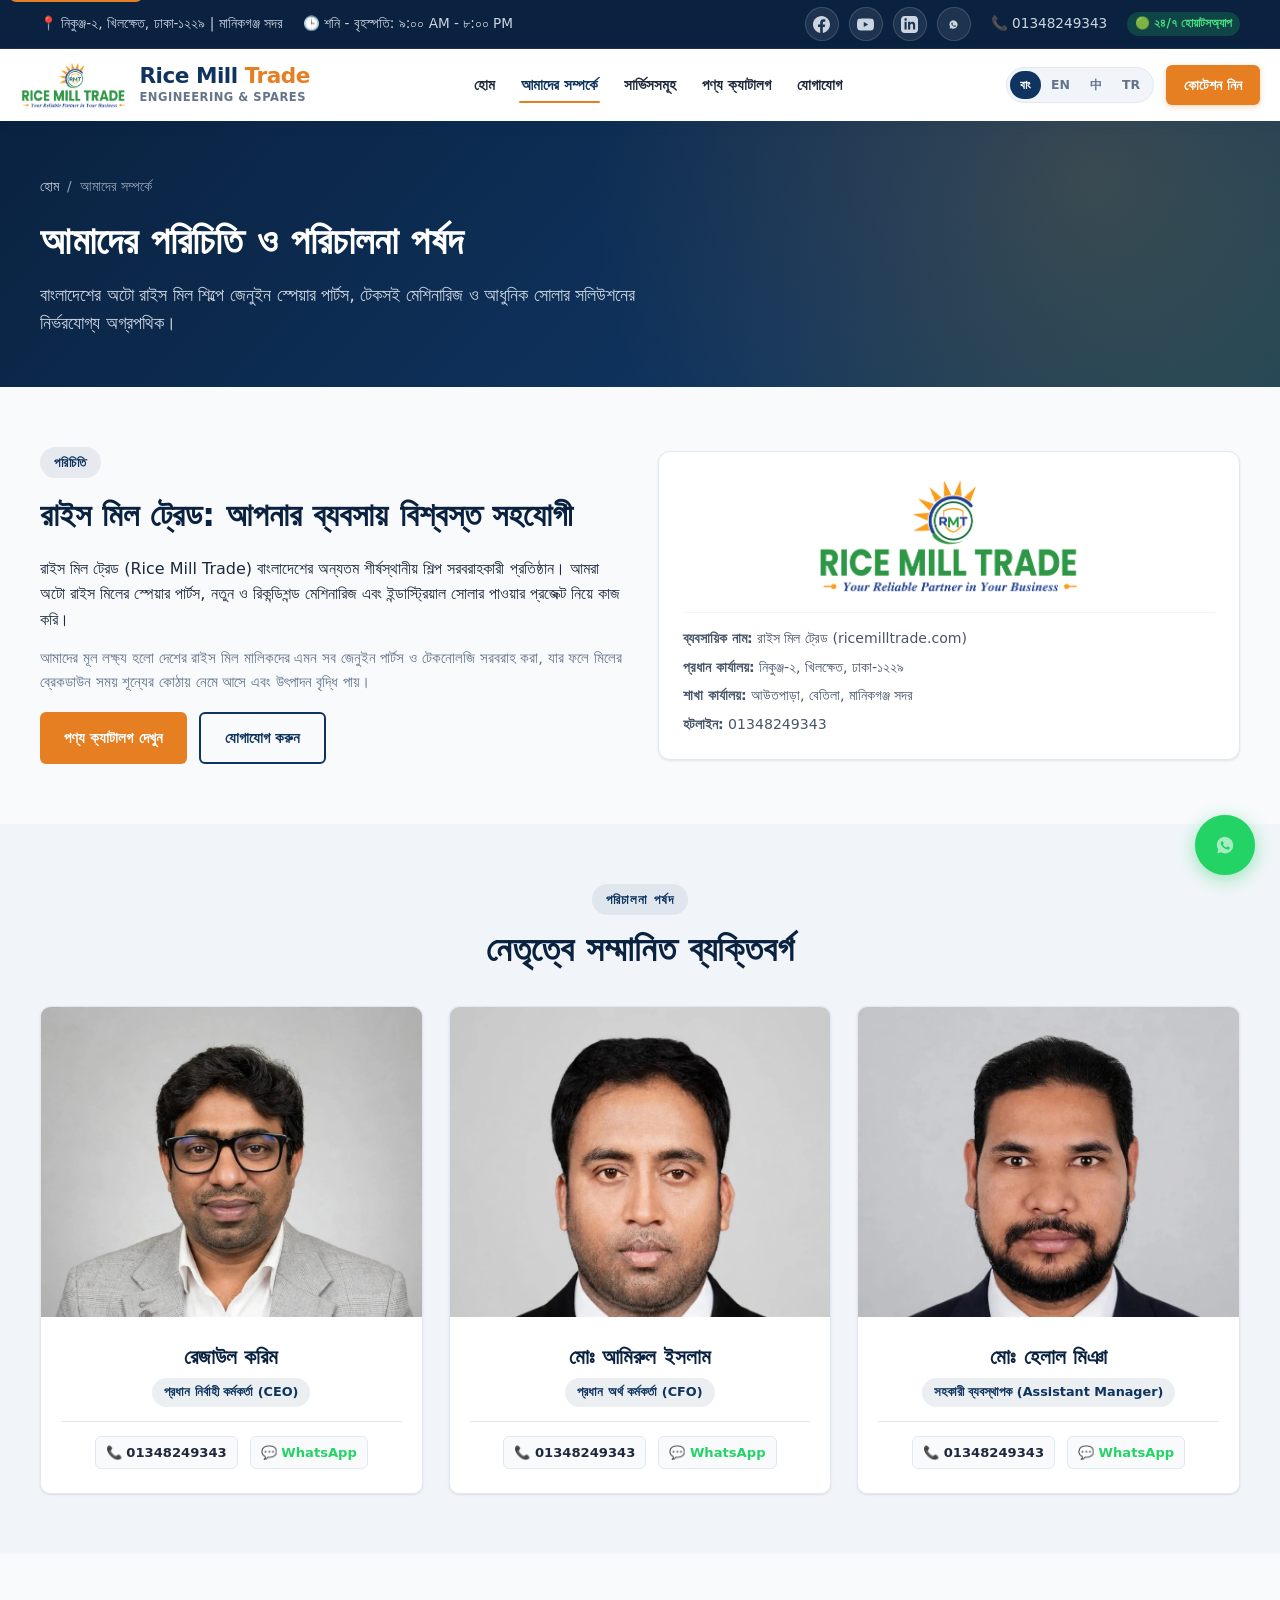
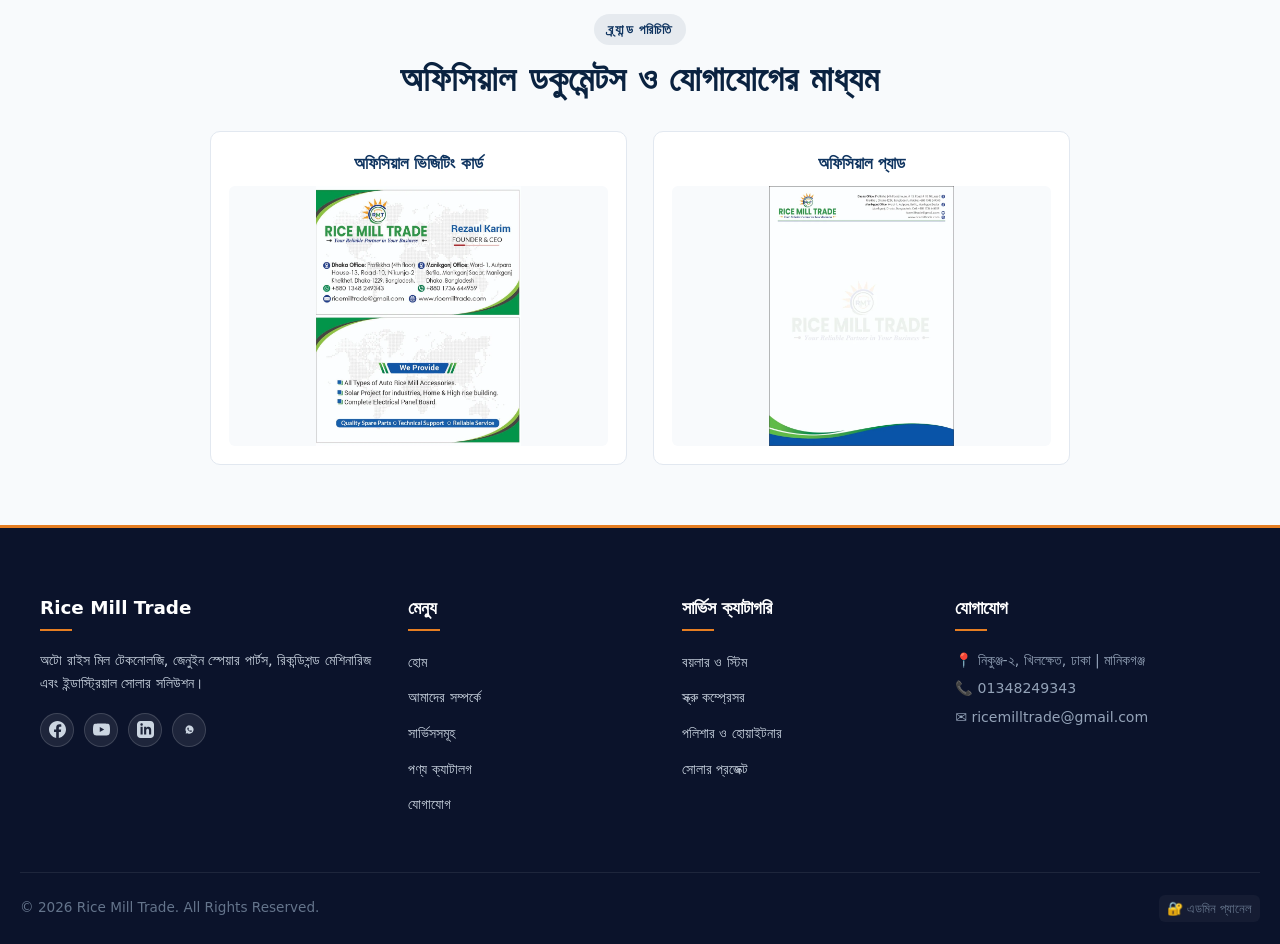
==== commit 76d8eb86: "feat: multi-language (BN/EN/ZH/TR), uncluttered clean UI, global price hide, theme customizer, hero " ====
--- a/about.html
+++ b/about.html
@@ -6,23 +6,33 @@
   <title>আমাদের সম্পর্কে ও নেতৃত্ব | Rice Mill Trade</title>
   <meta name="description" content="রাইস মিল ট্রেডের পরিচিতি, পরিচালনা পর্ষদ এবং ভিশন - সিইও রেজাউল করিম, সিএফও মোঃ আমিরুল ইসলাম ও সহকারী ব্যবস্থাপক মোঃ হেলাল মিঞা।">
   <link rel="icon" type="image/png" href="assets/images/brand/logo.png">
+
+  <!-- Open Graph Meta -->
+  <meta property="og:title" content="আমাদের সম্পর্কে ও পরিচালনা পর্ষদ | Rice Mill Trade">
+  <meta property="og:description" content="রাইস মিল ট্রেডের পরিচিতি, পরিচালনা পর্ষদ এবং ভিশন - সিইও রেজাউল করিম, সিএফও মোঃ আমিরুল ইসলাম ও সহকারী ব্যবস্থাপক মোঃ হেলাল মিঞা।">
+  <meta property="og:image" content="https://ricemilltrade.com/assets/images/brand/meta-og-image.jpg">
+  <meta property="og:url" content="https://ricemilltrade.com/about.html">
+  <meta property="og:type" content="website">
+  <meta name="twitter:card" content="summary_large_image">
+  <meta name="twitter:image" content="https://ricemilltrade.com/assets/images/brand/meta-og-image.jpg">
+
   <link rel="stylesheet" href="assets/css/style.css">
 </head>
 <body>
   <a href="#main-content" class="skip-link">মূল কন্টেন্টে চলে যান</a>
 
   <!-- Top Bar -->
-  <aside class="topbar" aria-label="Quick contact information">
+  <aside class="topbar" aria-label="Quick contact">
     <div class="container topbar-content">
       <div class="topbar-left">
-        <span class="topbar-item">📍 <a href="contact.html">প্রতীক্ষা (৪র্থ তলা), বাড়ি #১৩, রোড #১০, নিকুঞ্জ-২, খিলক্ষেত, ঢাকা-১২২৯</a></span>
+        <span class="topbar-item">📍 নিকুঞ্জ-২, খিলক্ষেত, ঢাকা-১২২৯ | মানিকগঞ্জ সদর</span>
         <span class="topbar-item">🕒 শনি - বৃহস্পতি: ৯:০০ AM - ৮:০০ PM</span>
       </div>
       <div class="topbar-right">
+        <div class="social-links-bar" aria-label="Social Media Links"></div>
         <a href="tel:01348249343" class="topbar-item">📞 01348249343</a>
-        <a href="mailto:ricemilltrade@gmail.com" class="topbar-item">✉️ ricemilltrade@gmail.com</a>
         <a href="https://wa.me/8801348249343" target="_blank" rel="noopener" class="topbar-item">
-          <span class="topbar-badge">🟢 ২৪/৭ হেল্পলাইন</span>
+          <span class="topbar-badge">🟢 ২৪/৭ হোয়াটসঅ্যাপ</span>
         </a>
       </div>
     </div>
@@ -48,10 +58,12 @@
       </nav>
 
       <div class="header-actions">
-        <div class="lang-switcher">
-          <button class="lang-btn active" data-lang="bn">বাংলা</button>
+        <!-- 4 Languages: বাংলা, English, 中文, Türkçe -->
+        <div class="lang-switcher" aria-label="Language Selector">
+          <button class="lang-btn active" data-lang="bn">বাং</button>
           <button class="lang-btn" data-lang="en">EN</button>
-          <button class="lang-btn" data-lang="vi">VI</button>
+          <button class="lang-btn" data-lang="zh">中</button>
+          <button class="lang-btn" data-lang="tr">TR</button>
         </div>
         <a href="contact.html#quote" class="btn-nav-quote" data-i18n="getQuote">কোটেশন নিন</a>
         <button class="hamburger" id="hamburger" aria-label="Toggle navigation menu">
@@ -62,7 +74,6 @@
   </header>
 
   <main id="main-content">
-    <!-- Page Header -->
     <section class="page-header">
       <div class="container page-header-content">
         <nav class="breadcrumb" aria-label="Breadcrumb">
@@ -71,126 +82,77 @@
           <span>আমাদের সম্পর্কে</span>
         </nav>
         <h1>আমাদের পরিচিতি ও পরিচালনা পর্ষদ</h1>
-        <p>বাংলাদেশের অটো রাইস মিল শিল্পে সর্বোচ্চ গুণগত মানের জেনুইন স্পেয়ার পার্টস, টেকসই মেশিনারিজ ও আধুনিক সোলার সলিউশনের নির্ভরযোগ্য অগ্রপথিক।</p>
-      </div>
-    </section>
-
-    <!-- Company Story & Mission -->
-    <section class="section">
+        <p>বাংলাদেশের অটো রাইস মিল শিল্পে জেনুইন স্পেয়ার পার্টস, টেকসই মেশিনারিজ ও আধুনিক সোলার সলিউশনের নির্ভরযোগ্য অগ্রপথিক।</p>
+      </div>
+    </section>
+
+    <!-- Company Story -->
+    <section class="section" style="padding:60px 0;">
       <div class="container">
-        <div class="grid grid-2" style="align-items:center; gap:40px;">
+        <div class="grid grid-2" style="align-items:center; gap:36px;">
           <div class="fade-in">
-            <span class="section-title-badge">আমাদের ঐতিহ্য ও লক্ষ্য</span>
-            <h2 style="font-size:2.2rem; color:var(--primary-dark); margin-bottom:16px;">রাইস মিল ট্রেড: আপনার ব্যবসায় বিশ্বস্ত সহযোগী</h2>
-            <p style="color:var(--text-main); font-size:1.02rem; margin-bottom:16px; line-height:1.7;">
-              রাইস মিল ট্রেড (Rice Mill Trade) বাংলাদেশের অন্যতম শীর্ষস্থানীয় শিল্প প্রতিষ্ঠান যা অটো রাইস মিলের স্পেয়ার পার্টস, নতুন ও রিকন্ডিশন্ড মেশিনারিজ সরবরাহ, প্রকৌশল সলিউশন এবং ইন্ডাস্ট্রিয়াল সোলার পাওয়ার প্রজেক্ট নিয়ে কাজ করে।
+            <span class="section-title-badge">পরিচিতি</span>
+            <h2 style="font-size:2rem; color:var(--primary-dark); margin-bottom:14px;">রাইস মিল ট্রেড: আপনার ব্যবসায় বিশ্বস্ত সহযোগী</h2>
+            <p style="color:var(--text-main); font-size:1rem; margin-bottom:14px; line-height:1.6;">
+              রাইস মিল ট্রেড (Rice Mill Trade) বাংলাদেশের অন্যতম শীর্ষস্থানীয় শিল্প সরবরাহকারী প্রতিষ্ঠান। আমরা অটো রাইস মিলের স্পেয়ার পার্টস, নতুন ও রিকন্ডিশন্ড মেশিনারিজ এবং ইন্ডাস্ট্রিয়াল সোলার পাওয়ার প্রজেক্ট নিয়ে কাজ করি।
             </p>
-            <p style="color:var(--text-muted); font-size:0.95rem; margin-bottom:20px; line-height:1.65;">
-              আমাদের মূল লক্ষ্য হলো দেশের রাইস মিল মালিকদের এমন সব জেনুইন পার্টস ও টেকনোলজি সরবরাহ করা, যার ফলে মিলের ব্রেকডাউন সময় শূন্যের কোঠায় নেমে আসে এবং উৎপাদন বৃদ্ধি পায় সর্বোচ্চ মাত্রায়।
+            <p style="color:var(--text-muted); font-size:0.92rem; margin-bottom:18px; line-height:1.6;">
+              আমাদের মূল লক্ষ্য হলো দেশের রাইস মিল মালিকদের এমন সব জেনুইন পার্টস ও টেকনোলজি সরবরাহ করা, যার ফলে মিলের ব্রেকডাউন সময় শূন্যের কোঠায় নেমে আসে এবং উৎপাদন বৃদ্ধি পায়।
             </p>
-
-            <div style="display:grid; grid-template-columns:1fr 1fr; gap:16px; margin-top:20px;">
-              <div style="background:#f8fafc; padding:16px; border-radius:8px; border-left:3px solid var(--secondary);">
-                <h4 style="color:var(--primary-dark); font-size:1.05rem; margin-bottom:4px;">আমাদের ভিশন</h4>
-                <p style="font-size:0.85rem; color:#64748b;">বাংলাদেশের খাদ্য প্রক্রিয়াকরণ শিল্পে টেকসই ও জ্বালানি সাশ্রয়ী বিশ্বমানের টেকনোলজি নিশ্চিত করা।</p>
+            <div style="display:flex; gap:12px;">
+              <a href="products.html" class="btn btn-secondary">পণ্য ক্যাটালগ দেখুন</a>
+              <a href="contact.html" class="btn btn-outline">যোগাযোগ করুন</a>
+            </div>
+          </div>
+
+          <div class="fade-in" style="text-align:center;">
+            <div style="background:#fff; padding:24px; border-radius:12px; box-shadow:var(--shadow-sm); border:1px solid var(--border-color);">
+              <img src="assets/images/brand/logo.png" alt="Rice Mill Trade Official Logo" style="max-height:120px; margin:0 auto 16px auto;">
+              <div style="border-top:1px solid #f1f5f9; padding-top:14px; text-align:left; font-size:0.88rem; color:#475569;">
+                <p style="margin-bottom:6px;"><strong>ব্যবসায়িক নাম:</strong> রাইস মিল ট্রেড (ricemilltrade.com)</p>
+                <p style="margin-bottom:6px;"><strong>প্রধান কার্যালয়:</strong> নিকুঞ্জ-২, খিলক্ষেত, ঢাকা-১২২৯</p>
+                <p style="margin-bottom:6px;"><strong>শাখা কার্যালয়:</strong> আউতপাড়া, বেতিলা, মানিকগঞ্জ সদর</p>
+                <p><strong>হটলাইন:</strong> 01348249343</p>
               </div>
-              <div style="background:#f8fafc; padding:16px; border-radius:8px; border-left:3px solid var(--primary);">
-                <h4 style="color:var(--primary-dark); font-size:1.05rem; margin-bottom:4px;">আমাদের মিশন</h4>
-                <p style="font-size:0.85rem; color:#64748b;">১০০% আসল যন্ত্রাংশ, ২৪ ঘণ্টা জরুরি সরবরাহ ও ২৪/৭ কারিগরি সেবার মাধ্যমে মিলারদের প্রথম পছন্দ হওয়া।</p>
-              </div>
-            </div>
-          </div>
-
-          <div class="fade-in" style="text-align:center;">
-            <div style="background:#fff; padding:20px; border-radius:12px; box-shadow:var(--shadow-md); border:1px solid var(--border-color);">
-              <img src="assets/images/brand/logo.png" alt="Rice Mill Trade Official Logo" style="max-height:140px; margin:0 auto 20px auto;">
-              <div style="border-top:1px solid #f1f5f9; padding-top:16px; text-align:left;">
-                <p style="font-size:0.9rem; color:#475569; margin-bottom:6px;"><strong>ব্যবসায়িক নাম:</strong> রাইস মিল ট্রেড (ricemilltrade.com)</p>
-                <p style="font-size:0.9rem; color:#475569; margin-bottom:6px;"><strong>প্রধান কার্যালয়:</strong> নিকুঞ্জ-২, খিলক্ষেত, ঢাকা-১২২৯</p>
-                <p style="font-size:0.9rem; color:#475569; margin-bottom:6px;"><strong>শাখা কার্যালয়:</strong> আউতপাড়া, বেতিলা, মানিকগঞ্জ সদর</p>
-                <p style="font-size:0.9rem; color:#475569;"><strong>হটলাইন:</strong> 01348249343</p>
-              </div>
-            </div>
-          </div>
-        </div>
-      </div>
-    </section>
-
-    <!-- Leadership Management Team Section -->
-    <section class="section section-alt" id="team">
+            </div>
+          </div>
+        </div>
+      </div>
+    </section>
+
+    <!-- Leadership Team -->
+    <section class="section section-alt" style="padding:60px 0;">
       <div class="container">
-        <div class="section-title fade-in">
-          <span class="section-title-badge">পরিচালনা পর্ষদ ও ম্যানেজমেন্ট</span>
-          <h2>প্রতিষ্ঠানটির নেতৃত্বে সম্মানিত ব্যক্তিবর্গ</h2>
-          <p>সততা, গভীর প্রযুক্তিগত জ্ঞান ও গ্রাহকদের প্রতি গভীর অঙ্গীকার নিয়ে সার্বক্ষণিক আপনাদের পাশে আছেন আমাদের পরিচালকবৃন্দ</p>
-        </div>
-
+        <div class="section-title fade-in" style="margin-bottom:35px;">
+          <span class="section-title-badge">পরিচালনা পর্ষদ</span>
+          <h2>নেতৃত্বে সম্মানিত ব্যক্তিবর্গ</h2>
+        </div>
         <div class="grid grid-3" id="team-grid">
-          <!-- Dynamically populated from data/team.json with Rezaul Karim, MD. Amirul Islam, Md. Helal Miah -->
-        </div>
-      </div>
-    </section>
-
-    <!-- Corporate Assets & Authenticity Showcase -->
-    <section class="section">
+          <!-- Populated dynamically -->
+        </div>
+      </div>
+    </section>
+
+    <!-- Corporate Assets Showcase -->
+    <section class="section" style="padding:60px 0;">
       <div class="container">
-        <div class="section-title fade-in">
-          <span class="section-title-badge">ব্র্যান্ড বিশ্বস্ততা ও পরিচিতি</span>
-          <h2>অফিসিয়াল নথিপত্র ও যোগাযোগের মাধ্যম</h2>
-          <p>রাইস মিল ট্রেড একটি নিবন্ধিত ও স্বচ্ছ ব্যবসায়িক প্রতিষ্ঠান। আমাদের অফিসিয়াল প্যাড ও ভিজিটিং কার্ডের অনুলিপি:</p>
-        </div>
-
-        <div class="grid grid-2" style="max-width:960px; margin:0 auto;">
-          <div class="fade-in" style="background:#fff; padding:20px; border-radius:10px; border:1px solid var(--border-color); text-align:center;">
-            <h4 style="color:var(--primary); margin-bottom:12px;">অফিসিয়াল ভিজিটিং কার্ড</h4>
-            <div style="height:320px; overflow:hidden; border-radius:6px; background:#f8fafc; display:flex; align-items:center; justify-content:center;">
+        <div class="section-title fade-in" style="margin-bottom:30px;">
+          <span class="section-title-badge">ব্র্যান্ড পরিচিতি</span>
+          <h2>অফিসিয়াল ডকুমেন্টস ও যোগাযোগের মাধ্যম</h2>
+        </div>
+        <div class="grid grid-2" style="max-width:860px; margin:0 auto;">
+          <div class="fade-in" style="background:#fff; padding:18px; border-radius:10px; border:1px solid var(--border-color); text-align:center;">
+            <h4 style="color:var(--primary); margin-bottom:10px; font-size:1.05rem;">অফিসিয়াল ভিজিটিং কার্ড</h4>
+            <div style="height:260px; overflow:hidden; border-radius:6px; background:#f8fafc; display:flex; align-items:center; justify-content:center;">
               <img src="assets/images/brand/visiting-card.webp" alt="Rice Mill Trade Visiting Card" style="max-height:100%; object-fit:contain;">
             </div>
-            <p style="font-size:0.85rem; color:#64748b; margin-top:12px;">প্রধান নির্বাহী ও পরিচালনা পর্ষদের প্রত্যক্ষ যোগাযোগের মাধ্যম</p>
-          </div>
-
-          <div class="fade-in" style="background:#fff; padding:20px; border-radius:10px; border:1px solid var(--border-color); text-align:center;">
-            <h4 style="color:var(--primary); margin-bottom:12px;">অফিসিয়াল লেটারহেড ও প্যাড</h4>
-            <div style="height:320px; overflow:hidden; border-radius:6px; background:#f8fafc; display:flex; align-items:center; justify-content:center;">
+          </div>
+
+          <div class="fade-in" style="background:#fff; padding:18px; border-radius:10px; border:1px solid var(--border-color); text-align:center;">
+            <h4 style="color:var(--primary); margin-bottom:10px; font-size:1.05rem;">অফিসিয়াল প্যাড</h4>
+            <div style="height:260px; overflow:hidden; border-radius:6px; background:#f8fafc; display:flex; align-items:center; justify-content:center;">
               <img src="assets/images/brand/pad.webp" alt="Rice Mill Trade Official Pad" style="max-height:100%; object-fit:contain;">
             </div>
-            <p style="font-size:0.85rem; color:#64748b; margin-top:12px;">আনুষ্ঠানিক ক্রয়াদেশ, কোটেশন ও চুক্তি স্বাক্ষরের দলিল</p>
-          </div>
-        </div>
-      </div>
-    </section>
-
-    <!-- Core Values -->
-    <section class="section section-alt">
-      <div class="container">
-        <div class="section-title fade-in">
-          <span class="section-title-badge">মূল্যবোধ</span>
-          <h2>যে ৪টি নীতিতে আমরা অবিচল</h2>
-        </div>
-
-        <div class="grid grid-4">
-          <div style="background:#fff; padding:25px; border-radius:10px; box-shadow:var(--shadow-sm); text-align:center;">
-            <div style="font-size:2.2rem; margin-bottom:12px;">💎</div>
-            <h4 style="color:var(--primary-dark); font-size:1.15rem; margin-bottom:8px;">শতভাগ জেনুইন পার্টস</h4>
-            <p style="font-size:0.88rem; color:#64748b;">কোনো ডুপ্লিকেট বা নিম্নমানের উপাদান নয়, শুধুমাত্র সার্টিফাইড ফ্যাক্টরি পার্টস।</p>
-          </div>
-
-          <div style="background:#fff; padding:25px; border-radius:10px; box-shadow:var(--shadow-sm); text-align:center;">
-            <div style="font-size:2.2rem; margin-bottom:12px;">🚀</div>
-            <h4 style="color:var(--primary-dark); font-size:1.15rem; margin-bottom:8px;">২৪ ঘণ্টার ডেলিভারি</h4>
-            <p style="font-size:0.88rem; color:#64748b;">মিলের প্রোডাকশন যাতে এক মুহূর্তও বন্ধ না থাকে সেজন্য দ্রুততম ট্রান্সপোর্ট ডেলিভারি।</p>
-          </div>
-
-          <div style="background:#fff; padding:25px; border-radius:10px; box-shadow:var(--shadow-sm); text-align:center;">
-            <div style="font-size:2.2rem; margin-bottom:12px;">🤝</div>
-            <h4 style="color:var(--primary-dark); font-size:1.15rem; margin-bottom:8px;">দীর্ঘমেয়াদী অংশীদারিত্ব</h4>
-            <p style="font-size:0.88rem; color:#64748b;">শুধু পার্টস বিক্রি নয়, বরং প্রতিটি গ্রাহকের ব্যবসায়িক সমৃদ্ধিতে সার্বক্ষণিক সহযোগী।</p>
-          </div>
-
-          <div style="background:#fff; padding:25px; border-radius:10px; box-shadow:var(--shadow-sm); text-align:center;">
-            <div style="font-size:2.2rem; margin-bottom:12px;">🌱</div>
-            <h4 style="color:var(--primary-dark); font-size:1.15rem; margin-bottom:8px;">গ্রিন এনার্জি ইনোভেশন</h4>
-            <p style="font-size:0.88rem; color:#64748b;">সৌরবিদ্যুৎ ব্যবহারের মাধ্যমে পরিবেশবান্ধব ও সাশ্রয়ী উৎপাদন ব্যবস্থা নিশ্চিতকরণ।</p>
           </div>
         </div>
       </div>
@@ -199,7 +161,6 @@
 
   <!-- Floating WhatsApp Widget -->
   <div class="whatsapp-float-widget">
-    <div class="whatsapp-tooltip">সরাসরি হোয়াটসঅ্যাপে চ্যাট করুন</div>
     <a href="https://wa.me/8801348249343?text=Hello%20Rice%20Mill%20Trade,%20I%20would%20like%20to%20learn%20more%20about%20your%20company." target="_blank" rel="noopener" class="whatsapp-float-btn" aria-label="WhatsApp Hotline">
       <div class="whatsapp-pulse"></div>
       <svg viewBox="0 0 24 24"><path d="M12.031 6.172c-3.181 0-5.767 2.586-5.768 5.766-.001 1.298.38 2.27 1.019 3.287l-.711 2.598 2.664-.699c.971.534 1.769.815 2.796.815 3.182 0 5.768-2.587 5.769-5.768 0-3.181-2.587-5.769-5.769-5.769zm3.392 8.244c-.144.405-.837.774-1.17.824-.312.045-.694.072-1.995-.466-1.579-.652-2.583-2.261-2.662-2.366-.079-.105-.643-.855-.643-1.63 0-.776.405-1.158.549-1.315.144-.157.314-.196.419-.196.105 0 .209.001.301.006.097.005.227-.037.355.27.131.314.446 1.085.485 1.164.039.079.065.17.013.275-.052.105-.078.17-.157.262-.079.092-.165.205-.236.275-.078.079-.16.164-.069.321.092.157.408.673.875 1.089.601.535 1.109.701 1.266.78.157.079.249.066.341-.039.092-.105.393-.459.498-.616.105-.157.209-.131.353-.079.144.052.916.432 1.073.511.157.079.262.118.301.183.039.066.039.38-.105.785z"/></svg>
@@ -211,56 +172,38 @@
     <div class="container footer-grid">
       <div class="footer-col footer-about">
         <h4>Rice Mill Trade</h4>
-        <p>আমরা বাংলাদেশে আধুনিক অটো রাইস মিল টেকনোলজি, জেনুইন স্পেয়ার পার্টস, রিকন্ডিশন্ড মেশিনারিজ এবং ইন্ডাস্ট্রিয়াল সোলার সলিউশনের এক নির্ভরযোগ্য বিশ্বস্ত প্রতিষ্ঠান।</p>
-        <div style="display:flex; gap:10px;">
-          <a href="https://wa.me/8801348249343" target="_blank" rel="noopener" class="btn btn-whatsapp btn-sm">💬 হোয়াটসঅ্যাপ</a>
-          <a href="tel:01348249343" class="btn btn-secondary btn-sm">📞 কল করুন</a>
-        </div>
+        <p>অটো রাইস মিল টেকনোলজি, জেনুইন স্পেয়ার পার্টস, রিকন্ডিশন্ড মেশিনারিজ এবং ইন্ডাস্ট্রিয়াল সোলার সলিউশন।</p>
+        <div class="social-links-bar" style="margin-bottom:14px;"></div>
       </div>
       <div class="footer-col">
-        <h4>কুইক লিংক</h4>
+        <h4>মেন্যু</h4>
         <ul class="footer-links">
-          <li><a href="index.html">হোম পেজ</a></li>
-          <li><a href="about.html">আমাদের সম্পর্কে ও নেতৃত্ব</a></li>
-          <li><a href="services.html">সেবাসমূহ ও সলিউশন</a></li>
-          <li><a href="products.html">পণ্য ক্যাটালগ (৩৭+ পার্টস)</a></li>
-          <li><a href="contact.html">অফিস ঠিকানা ও যোগাযোগ</a></li>
+          <li><a href="index.html">হোম</a></li>
+          <li><a href="about.html">আমাদের সম্পর্কে</a></li>
+          <li><a href="services.html">সার্ভিসসমূহ</a></li>
+          <li><a href="products.html">পণ্য ক্যাটালগ</a></li>
+          <li><a href="contact.html">যোগাযোগ</a></li>
         </ul>
       </div>
       <div class="footer-col">
         <h4>সার্ভিস ক্যাটাগরি</h4>
         <ul class="footer-links">
-          <li><a href="products.html">বয়লার ও স্টিম পার্টস</a></li>
-          <li><a href="products.html">স্ক্রু এয়ার কম্প্রেসর</a></li>
-          <li><a href="products.html">সিল্কি পলিশার ও হোয়াইটনার</a></li>
-          <li><a href="products.html">ম্যাগনেট ও ক্লিনিং সিস্টেম</a></li>
-          <li><a href="services.html">ইন্ডাস্ট্রিয়াল সোলার প্রজেক্ট</a></li>
+          <li><a href="products.html">বয়লার ও স্টিম</a></li>
+          <li><a href="products.html">স্ক্রু কম্প্রেসর</a></li>
+          <li><a href="products.html">পলিশার ও হোয়াইটনার</a></li>
+          <li><a href="services.html">সোলার প্রজেক্ট</a></li>
         </ul>
       </div>
       <div class="footer-col">
-        <h4>অফিস যোগাযোগ</h4>
-        <div class="footer-contact-item">
-          <span>📍</span>
-          <div><strong>ঢাকা অফিস:</strong> প্রতীক্ষা (৪র্থ তলা), বাড়ি #১৩, রোড #১০, নিকুঞ্জ-২, খিলক্ষেত, ঢাকা-১২২৯</div>
-        </div>
-        <div class="footer-contact-item">
-          <span>📍</span>
-          <div><strong>মানিকগঞ্জ অফিস:</strong> ১: ৪৭/১, আউতপাড়া, বেতিলা, মানিকগঞ্জ সদর, মানিকগঞ্জ</div>
-        </div>
-        <div class="footer-contact-item">
-          <span>📞</span>
-          <div><strong>মোবাইল:</strong> 01348249343</div>
-        </div>
-        <div class="footer-contact-item">
-          <span>✉️</span>
-          <div><strong>ইমেইল:</strong> ricemilltrade@gmail.com</div>
-        </div>
+        <h4>যোগাযোগ</h4>
+        <p style="font-size:0.88rem; margin-bottom:6px;">📍 নিকুঞ্জ-২, খিলক্ষেত, ঢাকা | মানিকগঞ্জ</p>
+        <p style="font-size:0.88rem; margin-bottom:6px;">📞 01348249343</p>
+        <p style="font-size:0.88rem;">✉️ ricemilltrade@gmail.com</p>
       </div>
     </div>
     <div class="container footer-bottom">
-      <div>&copy; 2026 Rice Mill Trade (ricemilltrade.com). সর্বস্বত্ব সংরক্ষিত।</div>
+      <div>&copy; 2026 Rice Mill Trade. All Rights Reserved.</div>
       <div style="display:flex; align-items:center; gap:16px;">
-        <span>Your reliable partner in your business</span>
         <a href="admin/login.html" class="admin-login-link">🔐 এডমিন প্যানেল</a>
       </div>
     </div>
--- a/assets/css/style.css
+++ b/assets/css/style.css
@@ -1329,4 +1329,173 @@
   .form-row { grid-template-columns: 1fr; }
   .modal-grid { grid-template-columns: 1fr; }
   .footer-grid { grid-template-columns: 1fr; }
+}
+
+
+/* ==========================================================================
+   Hero Slider & Video Carousel (5 AI Generated Images + Slide #3 Video)
+   ========================================================================== */
+.hero-slider-container {
+  position: relative;
+  width: 100%;
+  min-height: 580px;
+  overflow: hidden;
+  background: var(--dark-bg);
+}
+.hero-slide {
+  position: absolute;
+  top: 0; left: 0; width: 100%; height: 100%;
+  opacity: 0;
+  visibility: hidden;
+  transition: opacity 0.8s ease, transform 0.8s ease;
+  display: flex;
+  align-items: center;
+  z-index: 1;
+  background-size: cover;
+  background-position: center;
+  background-repeat: no-repeat;
+}
+.hero-slide.active {
+  opacity: 1;
+  visibility: visible;
+  z-index: 2;
+}
+.hero-slide-overlay {
+  position: absolute;
+  top: 0; left: 0; width: 100%; height: 100%;
+  background: linear-gradient(135deg, rgba(11, 19, 43, 0.92) 0%, rgba(15, 52, 96, 0.82) 55%, rgba(10, 34, 64, 0.94) 100%);
+  z-index: 2;
+}
+.hero-slide-video {
+  position: absolute;
+  top: 50%; left: 50%;
+  min-width: 100%; min-height: 100%;
+  width: auto; height: auto;
+  transform: translate(-50%, -50%);
+  object-fit: cover;
+  z-index: 1;
+  filter: brightness(0.85);
+}
+.hero-slide-content {
+  position: relative;
+  z-index: 3;
+  max-width: 840px;
+  padding: 80px 0;
+  color: #ffffff;
+}
+
+/* Slider Controls */
+.slider-arrow-btn {
+  position: absolute;
+  top: 50%;
+  transform: translateY(-50%);
+  width: 48px;
+  height: 48px;
+  background: rgba(255, 255, 255, 0.15);
+  border: 1px solid rgba(255, 255, 255, 0.25);
+  color: #ffffff;
+  border-radius: 50%;
+  display: flex;
+  align-items: center;
+  justify-content: center;
+  font-size: 1.3rem;
+  cursor: pointer;
+  z-index: 10;
+  transition: all 0.2s ease;
+  backdrop-filter: blur(6px);
+}
+.slider-arrow-btn:hover {
+  background: var(--secondary);
+  color: #ffffff;
+  border-color: var(--secondary);
+  transform: translateY(-50%) scale(1.1);
+}
+.slider-prev-btn { left: 20px; }
+.slider-next-btn { right: 20px; }
+
+.slider-dots-container {
+  position: absolute;
+  bottom: 22px;
+  left: 50%;
+  transform: translateX(-50%);
+  display: flex;
+  gap: 10px;
+  z-index: 10;
+}
+.slider-dot {
+  width: 12px;
+  height: 12px;
+  border-radius: 50%;
+  background: rgba(255, 255, 255, 0.35);
+  border: 2px solid rgba(255, 255, 255, 0.7);
+  cursor: pointer;
+  transition: all 0.3s ease;
+}
+.slider-dot.active {
+  width: 32px;
+  border-radius: 9999px;
+  background: var(--secondary);
+  border-color: var(--secondary);
+}
+
+/* ==========================================================================
+   Product Price Display (Show / Hide Logic)
+   ========================================================================== */
+.product-price-box {
+  margin-bottom: 12px;
+  display: flex;
+  align-items: center;
+  justify-content: space-between;
+}
+.price-badge {
+  display: inline-flex;
+  align-items: center;
+  gap: 5px;
+  font-size: 0.84rem;
+  font-weight: 700;
+  padding: 4px 10px;
+  border-radius: 6px;
+}
+.price-badge.price-hidden {
+  background: #f1f5f9;
+  color: var(--text-muted);
+  border: 1px dashed var(--border-color);
+}
+.price-badge.price-visible {
+  background: #ecfdf5;
+  color: #059669;
+  border: 1px solid #a7f3d0;
+  font-size: 0.95rem;
+}
+
+/* ==========================================================================
+   Social Media Icons Bar
+   ========================================================================== */
+.social-links-bar {
+  display: flex;
+  align-items: center;
+  gap: 10px;
+}
+.social-icon-btn {
+  width: 34px;
+  height: 34px;
+  border-radius: 50%;
+  background: rgba(255, 255, 255, 0.08);
+  border: 1px solid rgba(255, 255, 255, 0.15);
+  color: #cbd5e1;
+  display: inline-flex;
+  align-items: center;
+  justify-content: center;
+  transition: all 0.25s ease;
+}
+.social-icon-btn:hover {
+  background: var(--secondary);
+  color: #ffffff;
+  border-color: var(--secondary);
+  transform: translateY(-2px);
+}
+.social-icon-btn svg {
+  width: 17px;
+  height: 17px;
+  fill: currentColor;
 }
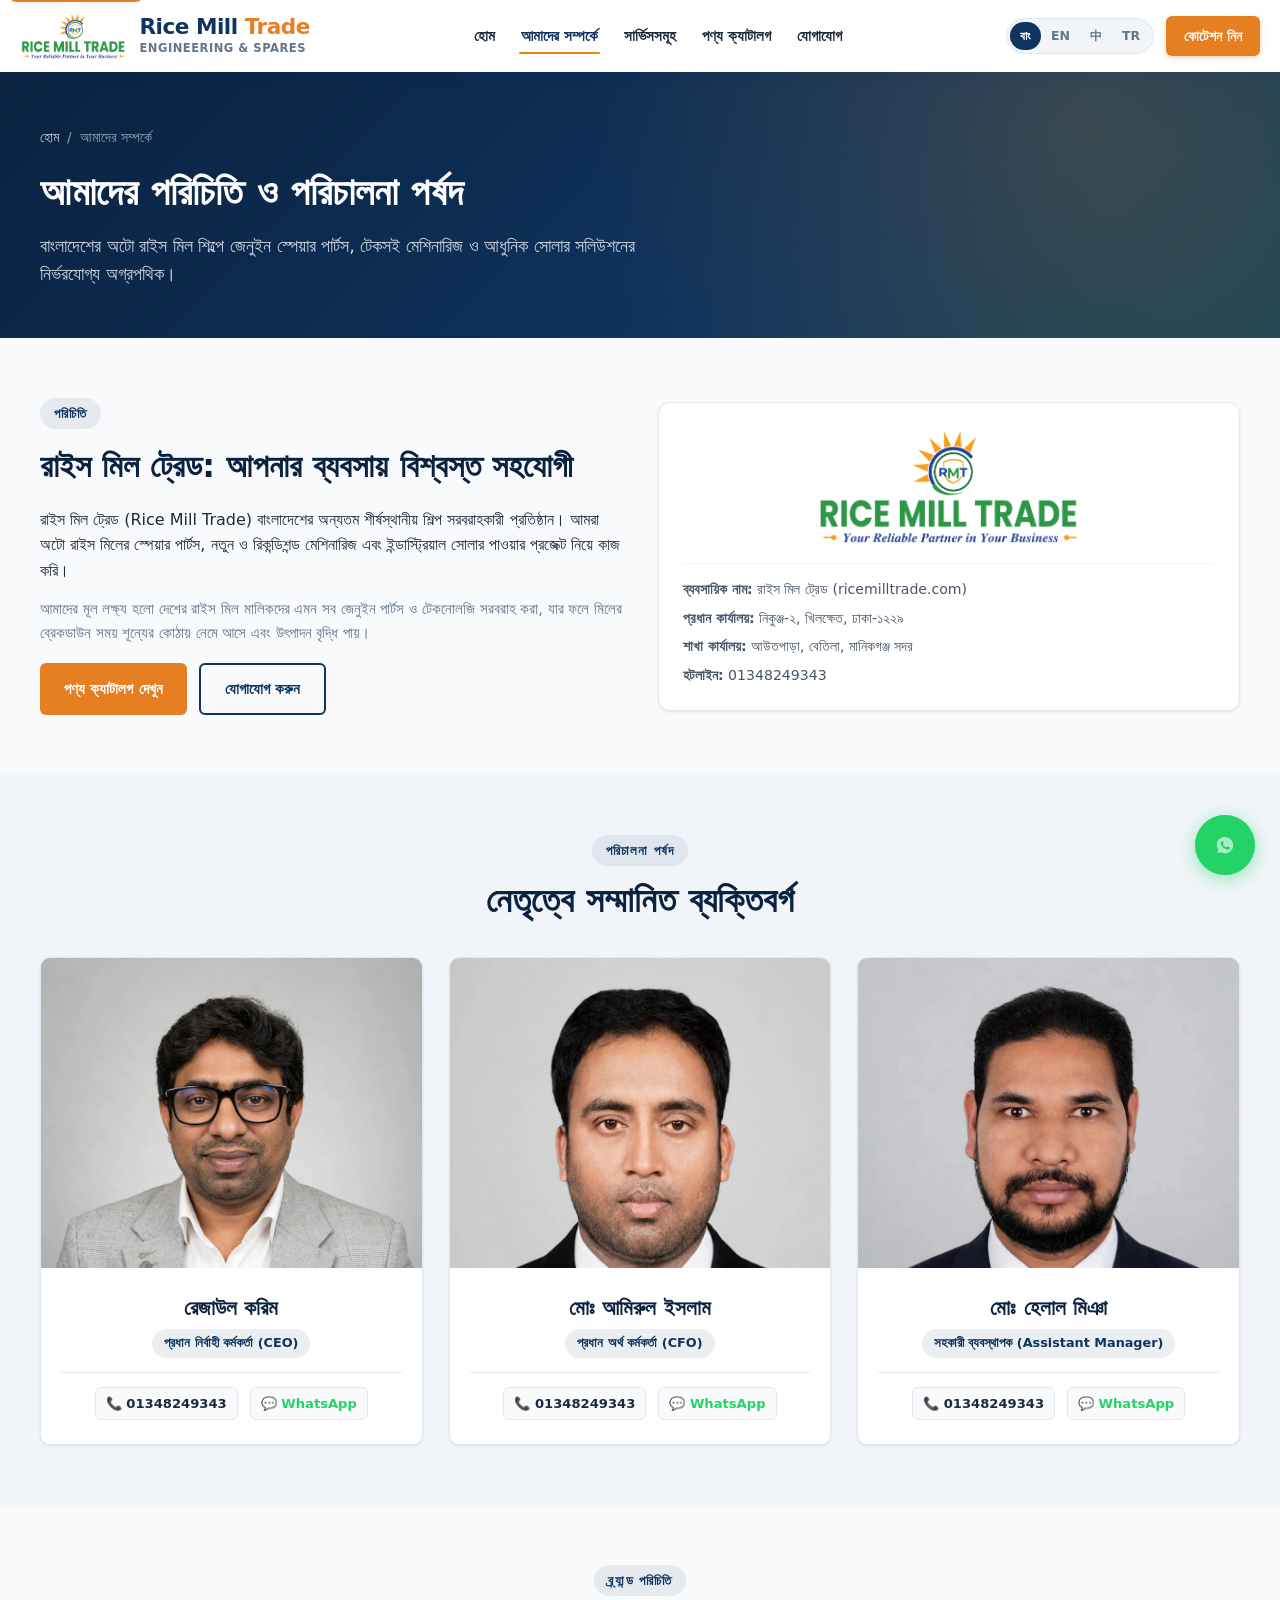
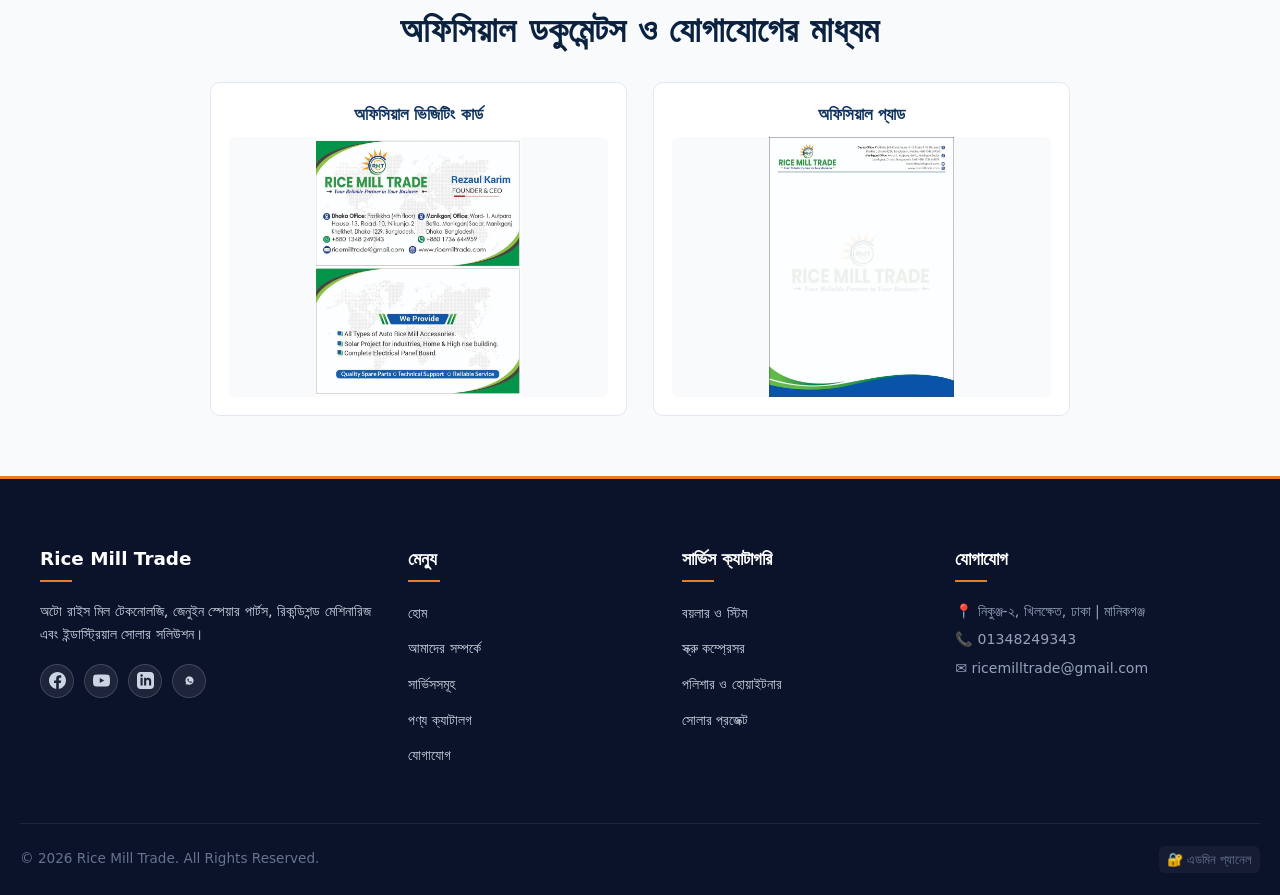
==== commit 13a4afbe: "fix: remove topbar, always-hide prices with phone CTA, fix page JS errors, add SEO sitemap+robots+JS" ====
--- a/about.html
+++ b/about.html
@@ -17,26 +17,44 @@
   <meta name="twitter:image" content="https://ricemilltrade.com/assets/images/brand/meta-og-image.jpg">
 
   <link rel="stylesheet" href="assets/css/style.css">
+  <link rel="sitemap" type="application/xml" href="/sitemap.xml">
+  <link rel="canonical" href="https://ricemilltrade.com/about.html">
+  <!-- JSON-LD Structured Data for Google Search -->
+  <script type="application/ld+json">
+  {
+    "@context": "https://schema.org",
+    "@type": "LocalBusiness",
+    "name": "Rice Mill Trade",
+    "alternateName": "রাইস মিল ট্রেড",
+    "description": "Auto rice mill spare parts, machinery supply and industrial solar power projects in Bangladesh.",
+    "url": "https://ricemilltrade.com",
+    "logo": "https://ricemilltrade.com/assets/images/brand/logo.png",
+    "image": "https://ricemilltrade.com/assets/images/brand/meta-og-image.jpg",
+    "telephone": "+8801348249343",
+    "email": "ricemilltrade@gmail.com",
+    "address": [
+      {
+        "@type": "PostalAddress",
+        "streetAddress": "Protikkha (4th Floor), House #13, Road #10, Nikunja-2, Khilkhet",
+        "addressLocality": "Dhaka",
+        "postalCode": "1229",
+        "addressCountry": "BD"
+      }
+    ],
+    "openingHours": "Sa-Th 09:00-20:00",
+    "sameAs": [
+      "https://facebook.com/ricemilltrade",
+      "https://youtube.com/@ricemilltrade"
+    ],
+    "hasMap": "https://maps.google.com/?q=Nikunja-2,Dhaka",
+    "priceRange": "Contact for Quote",
+    "currenciesAccepted": "BDT",
+    "paymentAccepted": "Cash, Bank Transfer"
+  }
+  </script>
 </head>
 <body>
   <a href="#main-content" class="skip-link">মূল কন্টেন্টে চলে যান</a>
-
-  <!-- Top Bar -->
-  <aside class="topbar" aria-label="Quick contact">
-    <div class="container topbar-content">
-      <div class="topbar-left">
-        <span class="topbar-item">📍 নিকুঞ্জ-২, খিলক্ষেত, ঢাকা-১২২৯ | মানিকগঞ্জ সদর</span>
-        <span class="topbar-item">🕒 শনি - বৃহস্পতি: ৯:০০ AM - ৮:০০ PM</span>
-      </div>
-      <div class="topbar-right">
-        <div class="social-links-bar" aria-label="Social Media Links"></div>
-        <a href="tel:01348249343" class="topbar-item">📞 01348249343</a>
-        <a href="https://wa.me/8801348249343" target="_blank" rel="noopener" class="topbar-item">
-          <span class="topbar-badge">🟢 ২৪/৭ হোয়াটসঅ্যাপ</span>
-        </a>
-      </div>
-    </div>
-  </aside>
 
   <!-- Header -->
   <header class="header">
--- a/assets/css/style.css
+++ b/assets/css/style.css
@@ -1498,4 +1498,30 @@
   width: 17px;
   height: 17px;
   fill: currentColor;
-}+}
+/* Price Hidden Bar */
+.price-hidden-bar {
+  display: flex;
+  align-items: center;
+  gap: 8px;
+  background: #f0f9ff;
+  border: 1px solid #bae6fd;
+  border-radius: 6px;
+  padding: 6px 10px;
+  font-size: 0.82rem;
+  color: #0369a1;
+  font-weight: 600;
+  margin-bottom: 8px;
+  flex-wrap: wrap;
+}
+.price-phone-link {
+  color: #0f3460;
+  font-weight: 800;
+  font-size: 0.9rem;
+  text-decoration: none;
+  border-bottom: 1.5px solid #0f3460;
+}
+.price-phone-link:hover {
+  color: #e67e22;
+  border-color: #e67e22;
+}
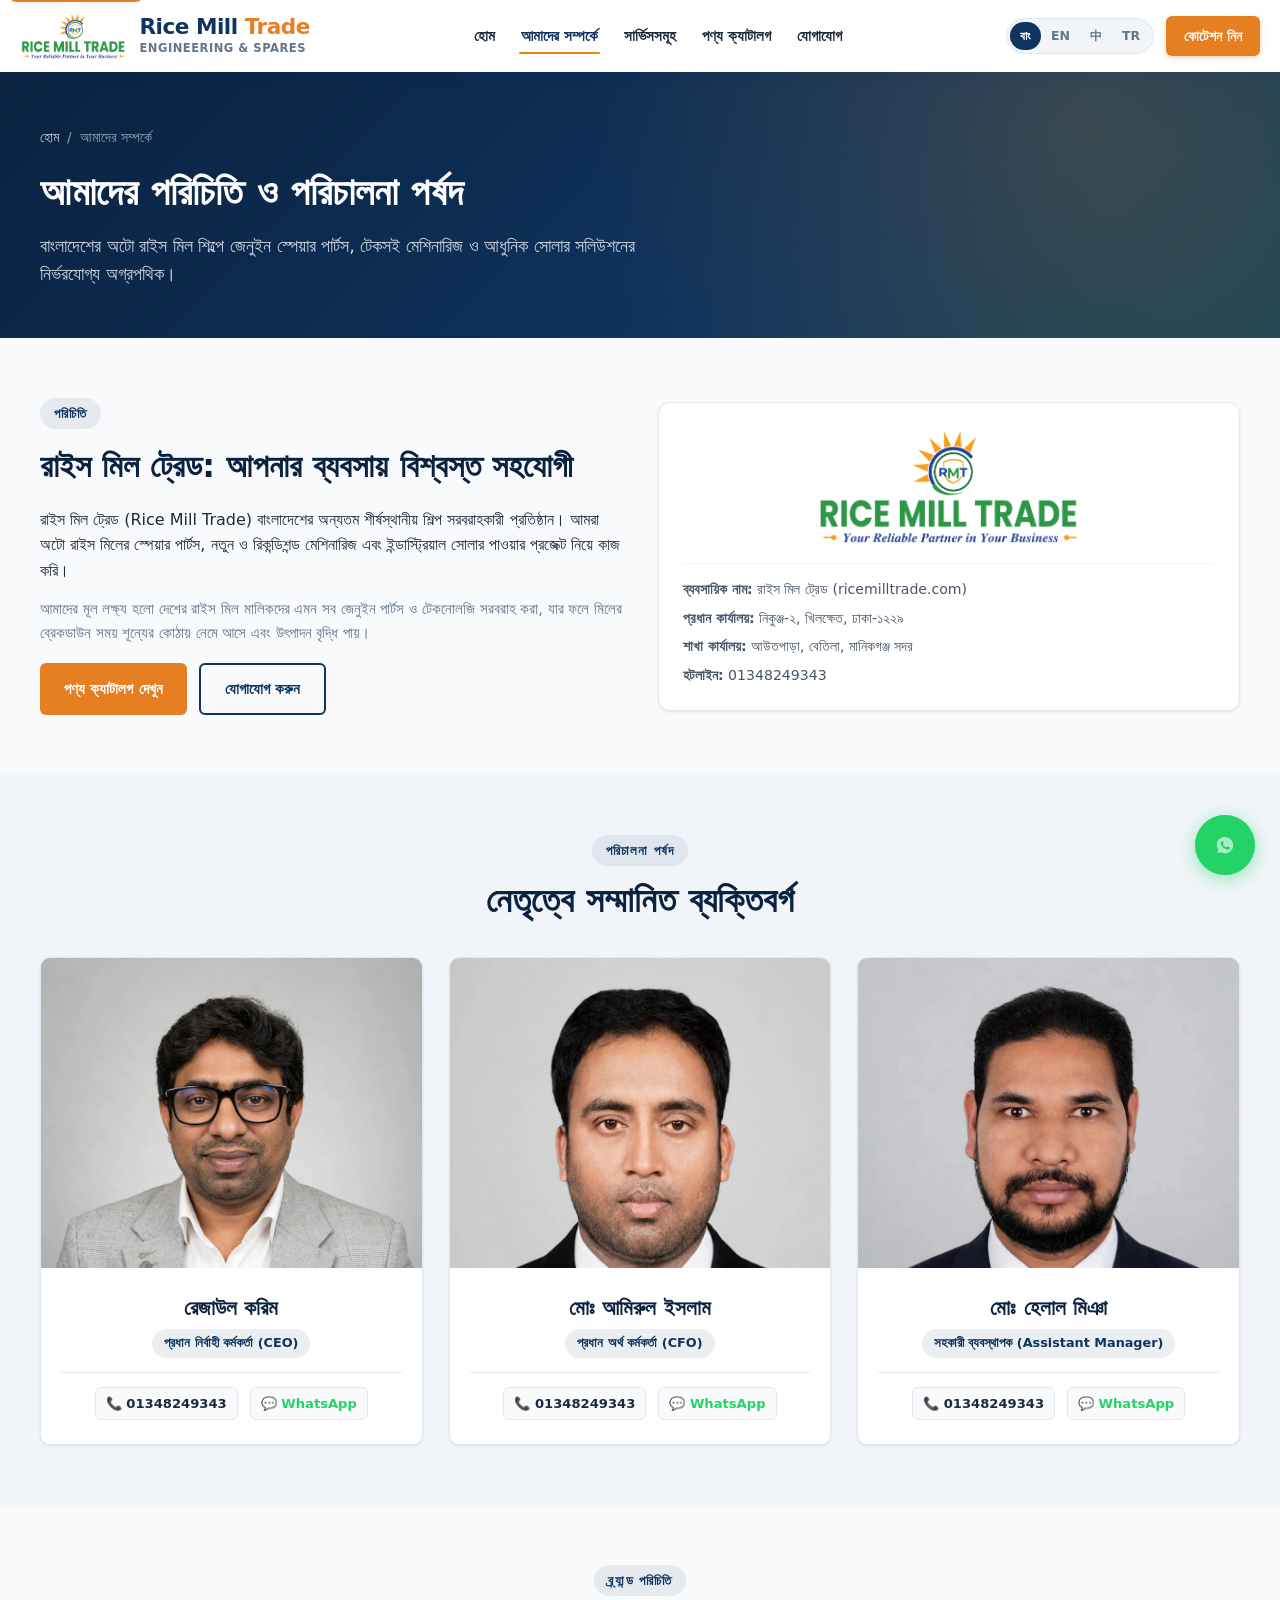
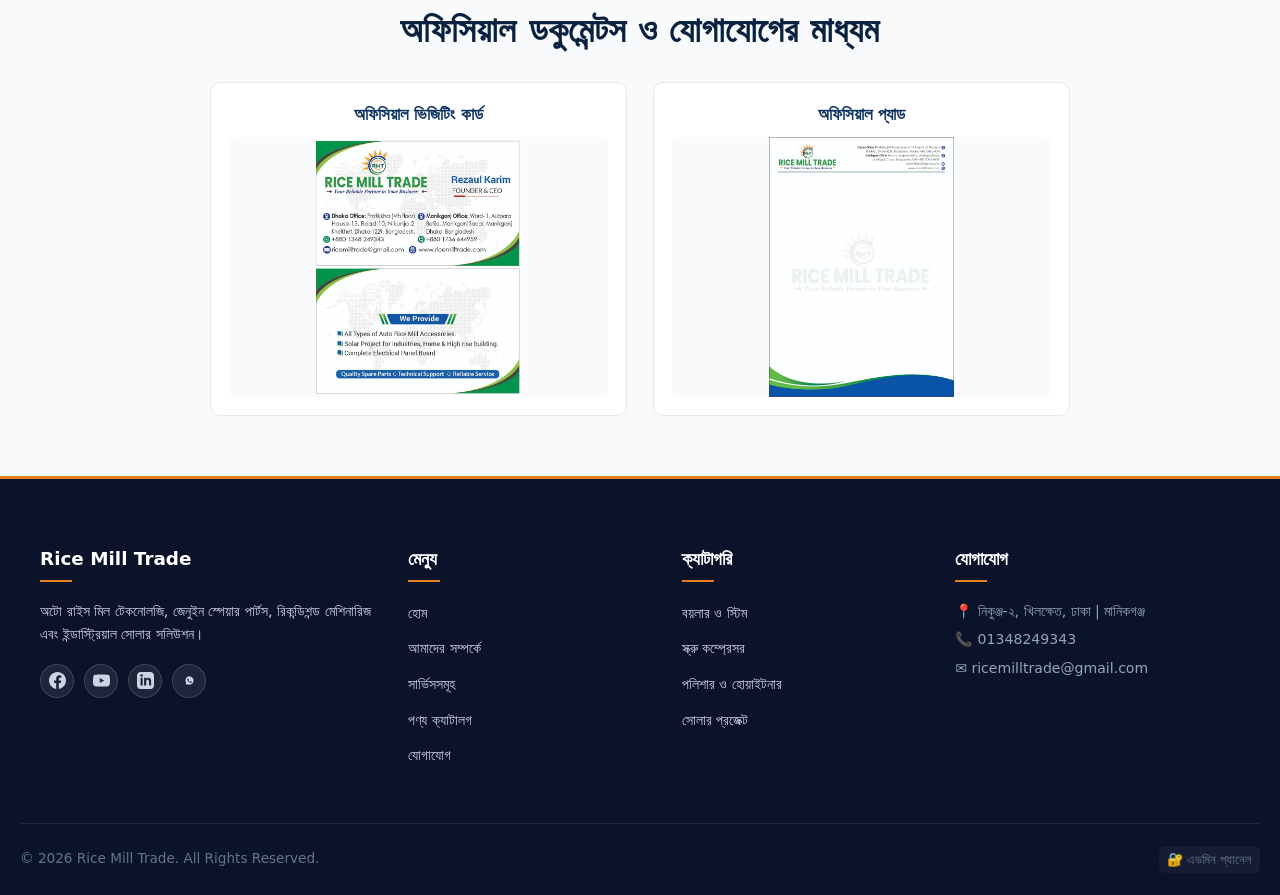
==== commit b200574d: "fix: resolve ERR_TOO_MANY_REDIRECTS by removing conflicting _redirects, update all 6 PDF catalogs fr" ====
--- a/about.html
+++ b/about.html
@@ -44,7 +44,8 @@
     "openingHours": "Sa-Th 09:00-20:00",
     "sameAs": [
       "https://facebook.com/ricemilltrade",
-      "https://youtube.com/@ricemilltrade"
+      "https://youtube.com/@ricemilltrade",
+      "https://www.linkedin.com/in/rezaul-karim-3a2714374"
     ],
     "hasMap": "https://maps.google.com/?q=Nikunja-2,Dhaka",
     "priceRange": "Contact for Quote",
@@ -204,11 +205,11 @@
         </ul>
       </div>
       <div class="footer-col">
-        <h4>সার্ভিস ক্যাটাগরি</h4>
+        <h4>ক্যাটাগরি</h4>
         <ul class="footer-links">
-          <li><a href="products.html">বয়লার ও স্টিম</a></li>
-          <li><a href="products.html">স্ক্রু কম্প্রেসর</a></li>
-          <li><a href="products.html">পলিশার ও হোয়াইটনার</a></li>
+          <li><a href="products.html?category=boiler">বয়লার ও স্টিম</a></li>
+          <li><a href="products.html?category=compressor">স্ক্রু কম্প্রেসর</a></li>
+          <li><a href="products.html?category=milling">পলিশার ও হোয়াইটনার</a></li>
           <li><a href="services.html">সোলার প্রজেক্ট</a></li>
         </ul>
       </div>
